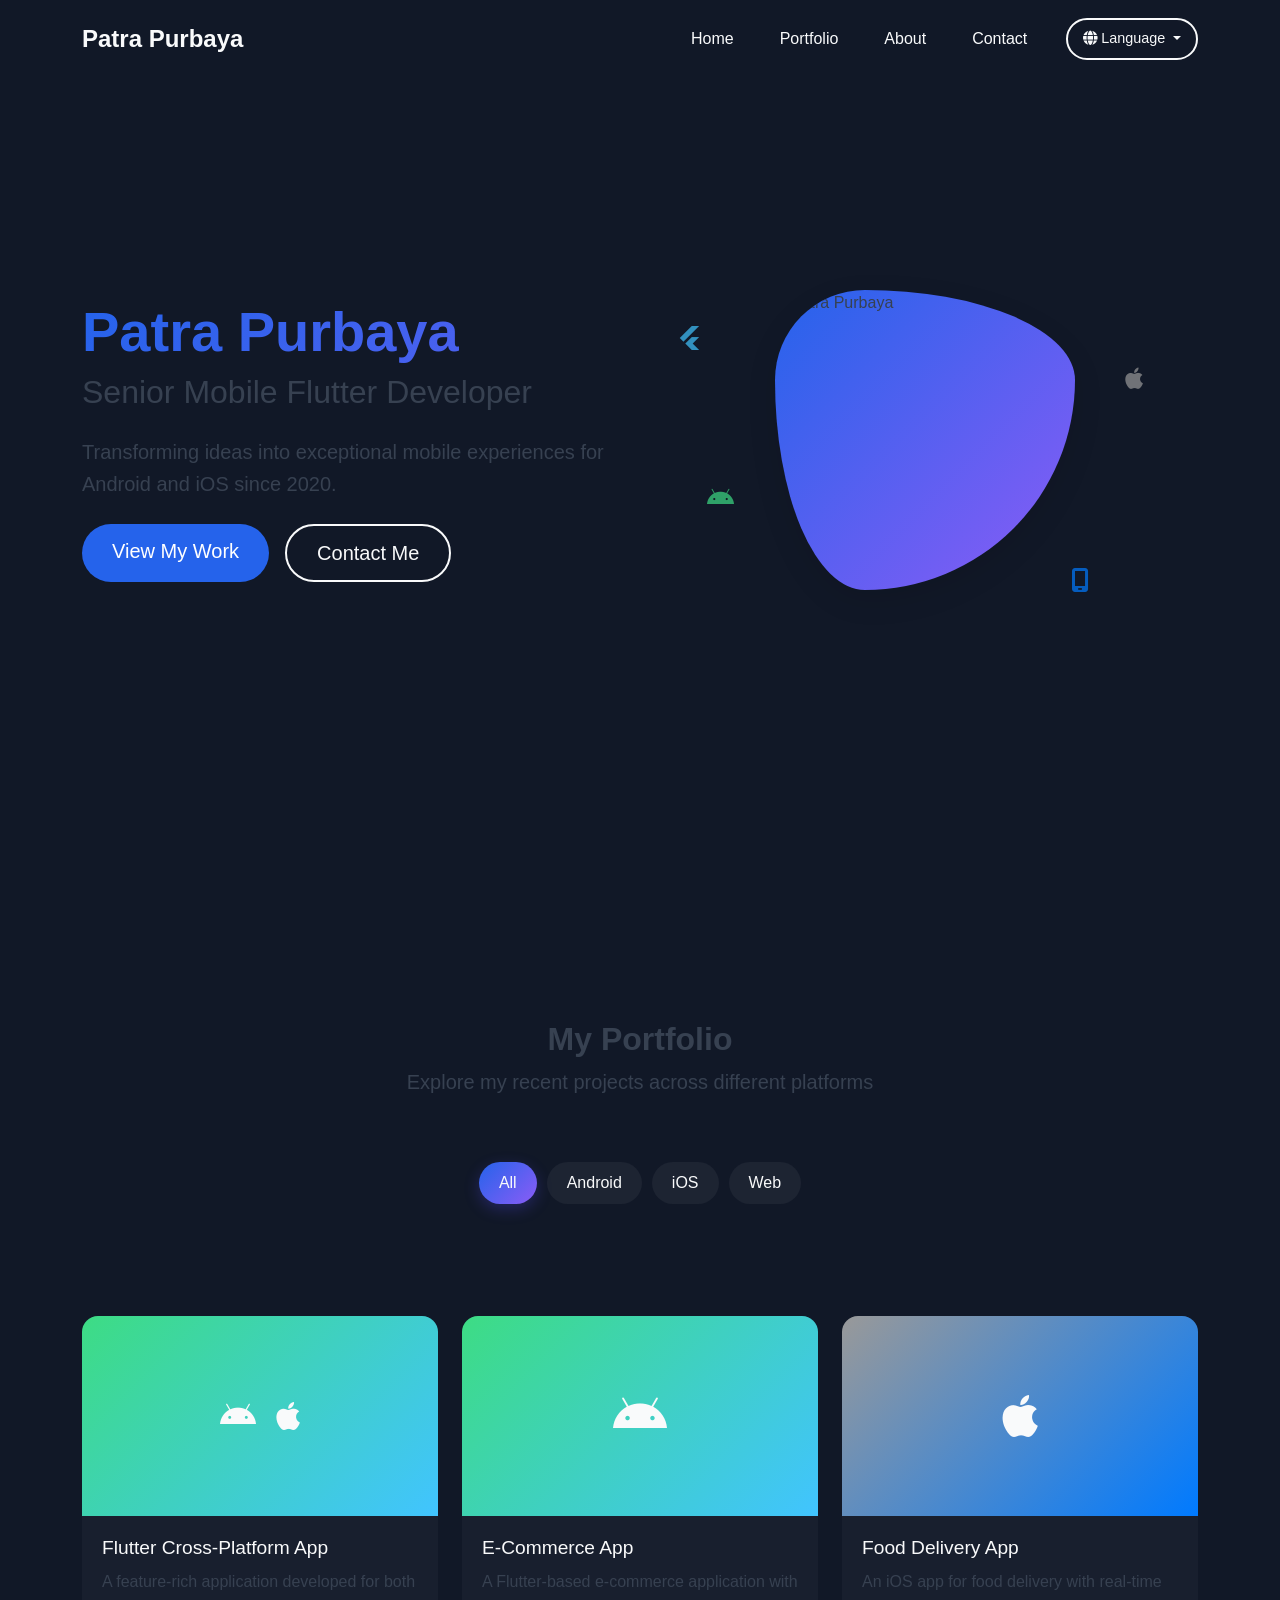
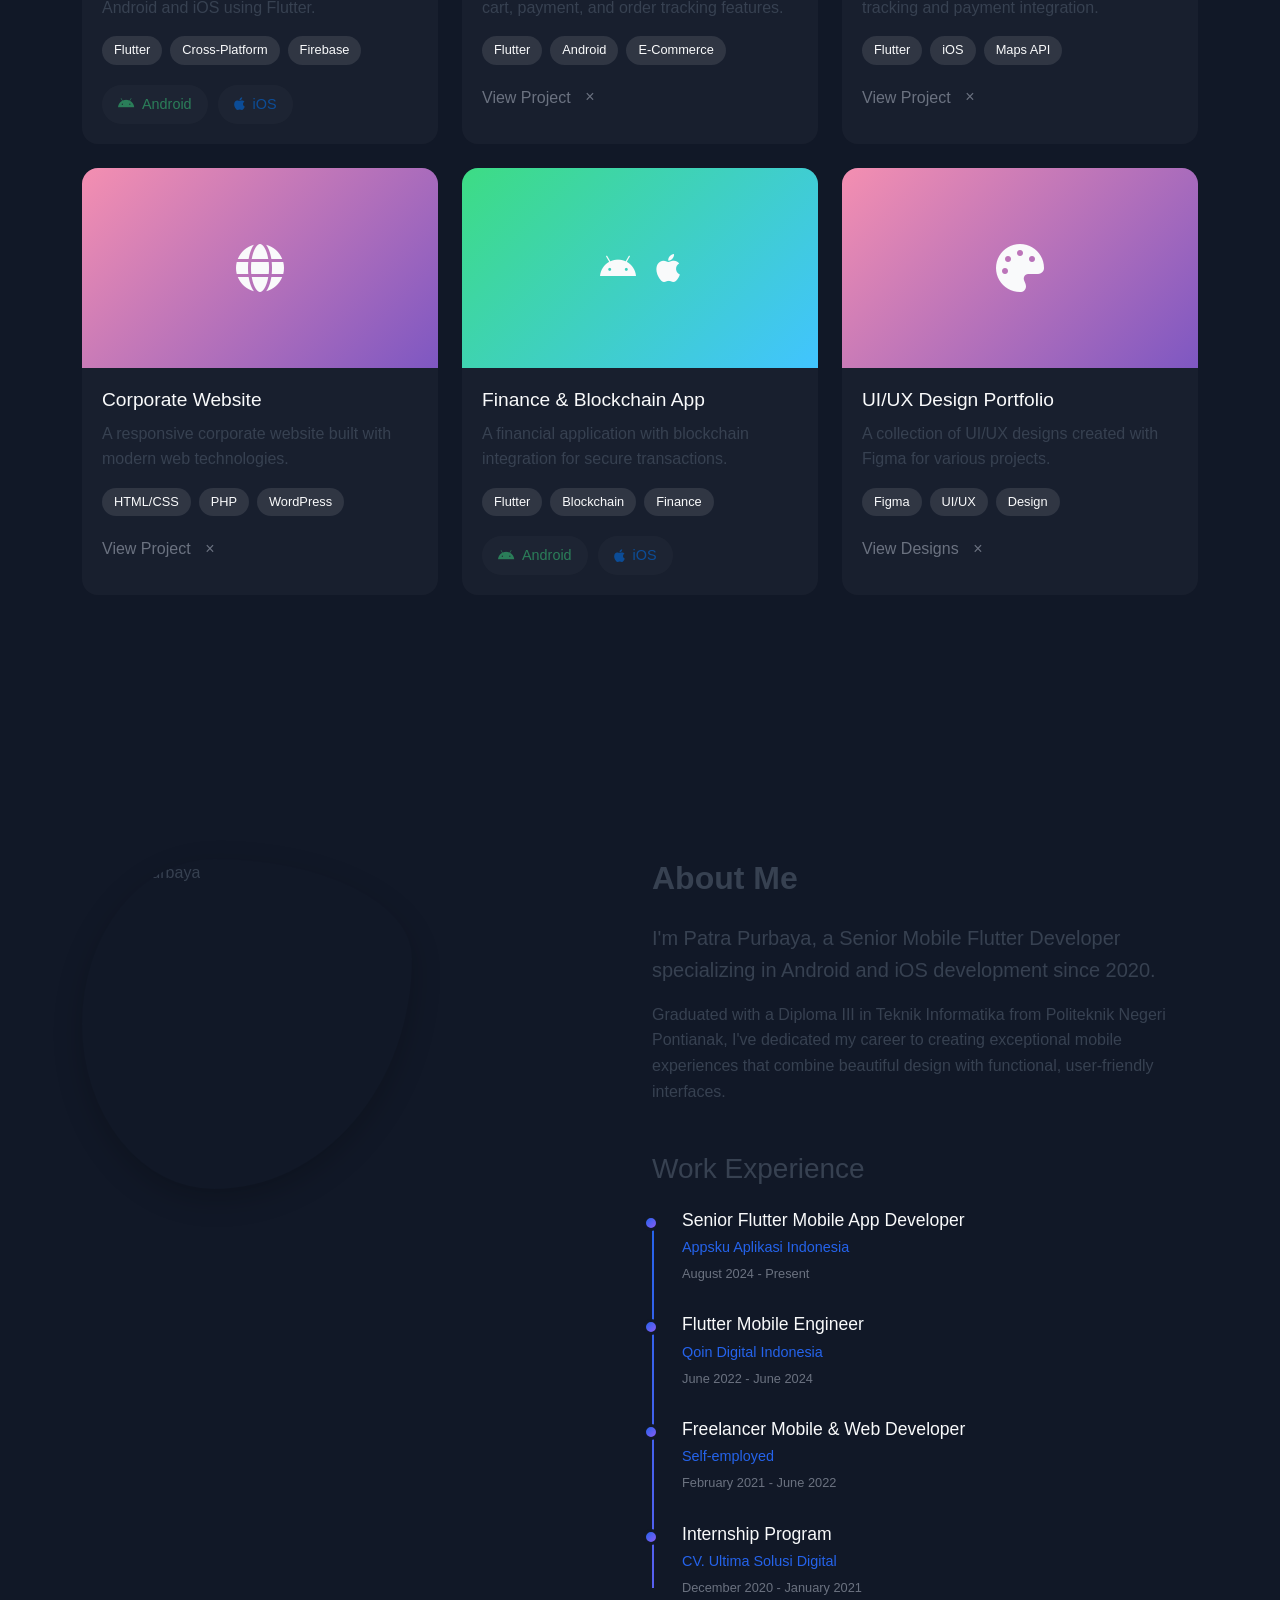
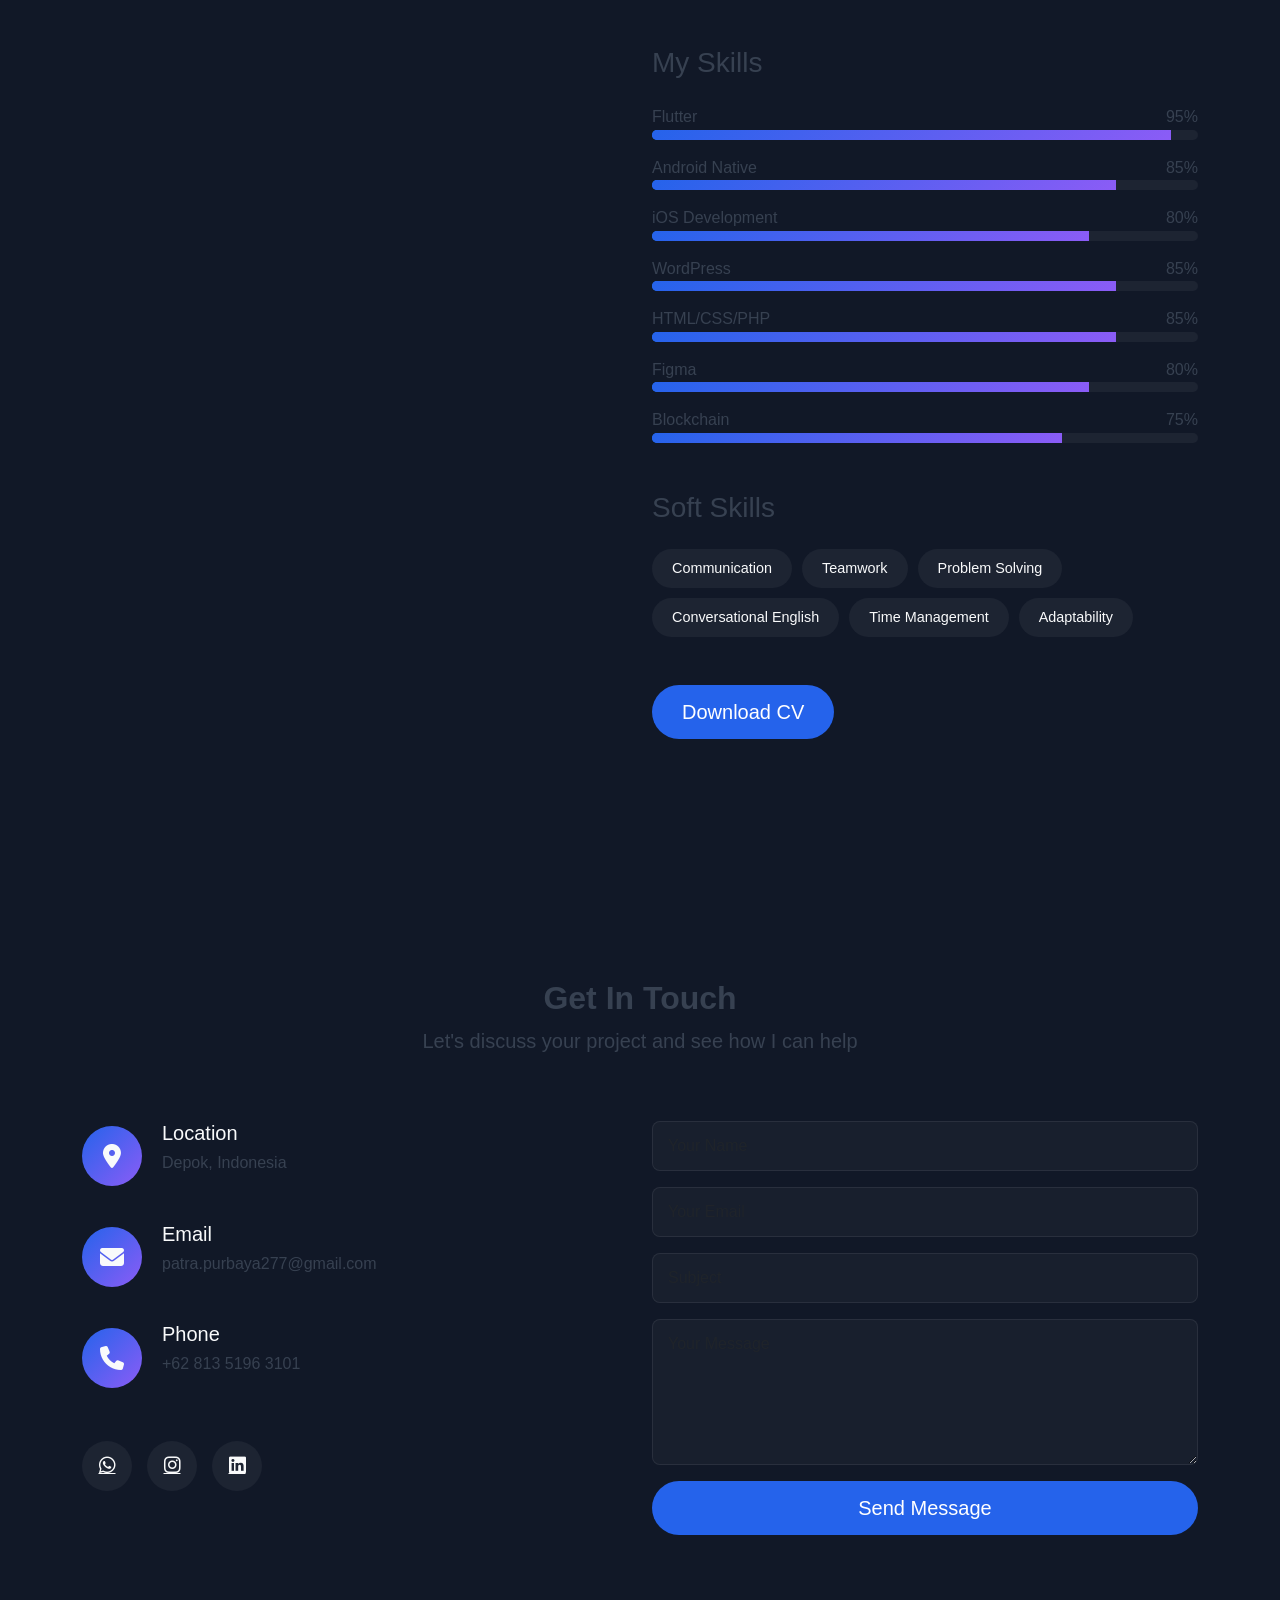
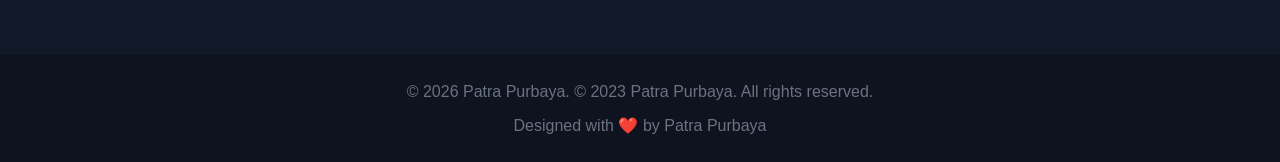
==== index.html @ 8de22a62 "Push" ====
<!DOCTYPE html>
<html lang="en">

<head>
    <meta charset="UTF-8">
    <meta name="viewport" content="width=device-width, initial-scale=1.0">
    <title>Patra Purbaya | Senior Mobile Flutter Developer</title>
    <link href="https://cdn.jsdelivr.net/npm/bootstrap@5.3.0/dist/css/bootstrap.min.css" rel="stylesheet">
    <link rel="stylesheet" href="https://cdnjs.cloudflare.com/ajax/libs/font-awesome/6.4.0/css/all.min.css">
    <link rel="stylesheet" href="https://cdnjs.cloudflare.com/ajax/libs/aos/2.3.4/aos.css">
    <link rel="stylesheet" href="style.css">
</head>

<body>
    <!-- Navigation -->
    <nav class="navbar navbar-expand-lg navbar-dark fixed-top">
        <div class="container">
            <a class="navbar-brand" href="#home" data-i18n="navbar.brand">Patra Purbaya</a>
            <button class="navbar-toggler" type="button" data-bs-toggle="collapse" data-bs-target="#navbarNav">
                <span class="navbar-toggler-icon"></span>
            </button>
            <div class="collapse navbar-collapse" id="navbarNav">
                <ul class="navbar-nav ms-auto">
                    <!-- Navigation links will be loaded dynamically -->
                </ul>
                <div class="language-selector dropdown ms-3">
                    <button class="btn btn-outline-light dropdown-toggle" type="button" id="languageDropdown" data-bs-toggle="dropdown" aria-expanded="false">
                        <i class="fas fa-globe"></i> <span data-i18n="languageSelector.label">Language</span>
                    </button>
                    <ul class="dropdown-menu dropdown-menu-end" aria-labelledby="languageDropdown" id="languageOptions">
                        <!-- Language options will be loaded dynamically -->
                    </ul>
                </div>
            </div>
        </div>
    </nav>

    <!-- Home Section -->
    <section id="home" class="section-padding">
        <div class="container">
            <div class="row align-items-center">
                <div class="col-lg-6" data-aos="fade-right" data-aos-duration="1000">
                    <h1 class="display-4 fw-bold text-gradient" data-i18n="home.name">Patra Purbaya</h1>
                    <h2 class="mb-4" data-i18n="home.title">Senior Mobile Flutter Developer</h2>
                    <p class="lead mb-4" data-i18n="home.tagline">Transforming ideas into exceptional mobile experiences for Android and iOS since 2020.</p>
                    <div class="d-flex gap-3">
                        <a href="#portfolio" class="btn btn-primary btn-lg" data-i18n="home.buttons.portfolio">View My Work</a>
                        <a href="#contact" class="btn btn-outline-light btn-lg" data-i18n="home.buttons.contact">Contact Me</a>
                    </div>
                </div>
                <div class="col-lg-6" data-aos="fade-left" data-aos-duration="1000" data-aos-delay="200">
                    <div class="hero-image-container">
                        <div class="hero-image">
                            <img src="images/profile_photo.jpg" alt="Patra Purbaya" class="profile-image">
                        </div>
                        <div class="floating-icons">
                            <div class="floating-icon" style="--delay: 0s;"><i class="fab fa-flutter"></i></div>
                            <div class="floating-icon" style="--delay: 2s;"><i class="fab fa-android"></i></div>
                            <div class="floating-icon" style="--delay: 4s;"><i class="fab fa-apple"></i></div>
                            <div class="floating-icon" style="--delay: 6s;"><i class="fa-solid fa-mobile-screen"></i></div>
                        </div>
                    </div>
                </div>
            </div>
        </div>
    </section>

    <!-- Portfolio Section -->
    <section id="portfolio" class="section-padding">
        <div class="container">
            <div class="row text-center mb-5">
                <div class="col-12" data-aos="fade-up">
                    <h2 class="fw-bold" data-i18n="portfolio.title">My Portfolio</h2>
                    <p class="lead" data-i18n="portfolio.subtitle">Explore my recent projects across different platforms</p>
                </div>
            </div>

            <div class="row mb-5">
                <div class="col-12 mb-4" data-aos="fade-up">
                    <div class="platform-filter" id="portfolio-filters">
                        <!-- Portfolio filters will be loaded dynamically -->
                    </div>
                </div>
            </div>

            <div class="row portfolio-container" id="portfolio-items">
                <!-- Portfolio items will be loaded dynamically -->
            </div>
        </div>
    </section>

    <!-- About Section -->
    <section id="about" class="section-padding">
        <div class="container">
            <div class="row">
                <div class="col-lg-6" data-aos="fade-right" data-aos-duration="1000">
                    <div class="about-image">
                        <div class="about-shape"></div>
                        <div class="about-placeholder">
                            <img src="images/profile_photo.jpg" alt="Patra Purbaya" class="profile-image">
                        </div>
                    </div>
                </div>
                <div class="col-lg-6" data-aos="fade-left" data-aos-duration="1000" data-aos-delay="200">
                    <h2 class="fw-bold mb-4" data-i18n="about.title">About Me</h2>
                    <p class="lead" data-i18n="about.intro">I'm Patra Purbaya, a Senior Mobile Flutter Developer specializing in Android and iOS development since 2020.</p>
                    <p data-i18n="about.description">Graduated with a Diploma III in Teknik Informatika from Politeknik Negeri Pontianak, I've dedicated my career to creating exceptional mobile experiences that combine beautiful design with functional, user-friendly interfaces.</p>

                    <div class="work-experience-section mt-5">
                        <h3 class="mb-4" data-i18n="about.workExperience.title">Work Experience</h3>
                        <div class="timeline" id="work-experience">
                            <!-- Work experience items will be loaded dynamically -->
                        </div>
                    </div>

                    <div class="skills-section mt-5">
                        <h3 class="mb-4" data-i18n="about.technicalSkills.title">My Skills</h3>
                        <div id="technical-skills">
                            <!-- Technical skills will be loaded dynamically -->
                        </div>
                    </div>

                    <div class="soft-skills-section mt-5">
                        <h3 class="mb-4" data-i18n="about.softSkills.title">Soft Skills</h3>
                        <div class="soft-skills-container" id="soft-skills">
                            <!-- Soft skills will be loaded dynamically -->
                        </div>
                    </div>

                    <div class="download-cv mt-5">
                        <a href="#" id="cv-link" class="btn btn-primary btn-lg" data-i18n="about.cvButton">Download CV</a>
                    </div>
                </div>
            </div>
        </div>
    </section>

    <!-- Contact Section -->
    <section id="contact" class="section-padding">
        <div class="container">
            <div class="row text-center mb-5">
                <div class="col-12" data-aos="fade-up">
                    <h2 class="fw-bold" data-i18n="contact.title">Get In Touch</h2>
                    <p class="lead" data-i18n="contact.subtitle">Let's discuss your project and see how I can help</p>
                </div>
            </div>

            <div class="row">
                <div class="col-md-6 mb-4 mb-md-0" data-aos="fade-up" data-aos-delay="100">
                    <div class="contact-info">
                        <div class="contact-item">
                            <div class="icon-box">
                                <i class="fas fa-map-marker-alt"></i>
                            </div>
                            <div>
                                <h5 data-i18n="contact.info.location.title">Location</h5>
                                <p data-i18n="contact.info.location.value">Depok, Indonesia</p>
                            </div>
                        </div>
                        <div class="contact-item">
                            <div class="icon-box">
                                <i class="fas fa-envelope"></i>
                            </div>
                            <div>
                                <h5 data-i18n="contact.info.email.title">Email</h5>
                                <p data-i18n="contact.info.email.value">patra.purbaya277@gmail.com</p>
                            </div>
                        </div>
                        <div class="contact-item">
                            <div class="icon-box">
                                <i class="fas fa-phone"></i>
                            </div>
                            <div>
                                <h5 data-i18n="contact.info.phone.title">Phone</h5>
                                <p data-i18n="contact.info.phone.value">+62 813 5196 3101</p>
                            </div>
                        </div>
                    </div>

                    <div class="social-links mt-5" id="social-links">
                        <!-- Social links will be loaded dynamically -->
                    </div>
                </div>

                <div class="col-md-6" data-aos="fade-up" data-aos-delay="200">
                    <div class="contact-form">
                        <form id="contactForm">
                            <div class="mb-3">
                                <input type="text" class="form-control" id="name" placeholder="Your Name" required>
                            </div>
                            <div class="mb-3">
                                <input type="email" class="form-control" id="email" placeholder="Your Email" required>
                            </div>
                            <div class="mb-3">
                                <input type="text" class="form-control" id="subject" placeholder="Subject" required>
                            </div>
                            <div class="mb-3">
                                <textarea class="form-control" id="message" rows="5" placeholder="Your Message" required></textarea>
                            </div>
                            <button type="submit" class="btn btn-primary btn-lg w-100" data-i18n="contact.form.submitButton">Send Message</button>
                        </form>
                    </div>
                </div>
            </div>
        </div>
    </section>

    <!-- Footer -->
    <footer class="py-4">
        <div class="container">
            <div class="row">
                <div class="col-12 text-center">
                    <p class="mb-0">&copy; <span id="current-year"></span> Patra Purbaya. <span data-i18n="footer.copyright">All rights reserved.</span></p>
                    <p class="mt-2 mb-0"><span data-i18n="footer.credits">Designed with ❤️ by Patra Purbaya</span></p>
                </div>
            </div>
        </div>
    </footer>

    <!-- Scripts -->
    <script src="https://cdn.jsdelivr.net/npm/bootstrap@5.3.0/dist/js/bootstrap.bundle.min.js"></script>
    <script src="https://cdnjs.cloudflare.com/ajax/libs/aos/2.3.4/aos.js"></script>
    <script src="script.js"></script>
</body>

</html>
---- style.css ----
/* 
=========================
 GLOBAL STYLES
========================= 
*/
:root {
    --primary-color: #2563eb;
    --secondary-color: #4f46e5;
    --tertiary-color: #8b5cf6;
    --dark-color: #111827;
    --light-color: #f9fafb;
    --text-color: #374151;
    --gray-color: #6b7280;
    --transition: all 0.3s ease;
    --box-shadow: 0 10px 30px rgba(0, 0, 0, 0.1);
    --gradient: linear-gradient(135deg, var(--primary-color), var(--tertiary-color));
}

body {
    font-family: 'Inter', -apple-system, BlinkMacSystemFont, 'Segoe UI', Roboto, Oxygen, Ubuntu, Cantarell, 'Open Sans', 'Helvetica Neue', sans-serif;
    color: var(--text-color);
    background-color: var(--dark-color);
    line-height: 1.6;
    overflow-x: hidden;
}

.section-padding {
    padding: 120px 0;
    position: relative;
    overflow: hidden;
}

.text-gradient {
    background: var(--gradient);
    background-clip: text;
    -webkit-background-clip: text;
    -webkit-text-fill-color: transparent;
    animation: gradient-shift 5s infinite alternate;
    background-size: 200% 200%;
}

@keyframes gradient-shift {
    0% {
        background-position: 0% 50%;
    }
    50% {
        background-position: 100% 50%;
    }
    100% {
        background-position: 0% 50%;
    }
}

/* 
=========================
 NAVIGATION
========================= 
*/
.navbar {
    padding: 15px 0;
    background-color: transparent;
    transition: var(--transition);
    z-index: 1000;
}

.navbar.scrolled {
    background-color: rgba(17, 24, 39, 0.95);
    box-shadow: 0 4px 20px rgba(0, 0, 0, 0.1);
}

.navbar-brand {
    font-size: 1.5rem;
    font-weight: 700;
    color: var(--light-color) !important;
    transition: var(--transition);
    position: relative;
}

.navbar-brand:hover {
    transform: translateY(-2px);
}

.nav-link {
    color: var(--light-color) !important;
    font-weight: 500;
    margin: 0 15px;
    position: relative;
    transition: var(--transition);
}

.nav-link::after {
    content: '';
    position: absolute;
    bottom: -5px;
    left: 0;
    width: 0;
    height: 2px;
    background: var(--gradient);
    transition: var(--transition);
    transform-origin: left;
}

.nav-link:hover::after, .nav-link.active::after {
    width: 100%;
}

/* 
=========================
 HOME SECTION
========================= 
*/
#home {
    position: relative;
    min-height: 100vh;
    display: flex;
    align-items: center;
    background-color: var(--dark-color);
    padding-top: 100px;
}

.hero-image-container {
    position: relative;
    width: 100%;
    height: 400px;
    display: flex;
    justify-content: center;
    align-items: center;
}

.hero-image {
    position: relative;
    width: 300px;
    height: 300px;
    border-radius: 30% 70% 70% 30% / 30% 30% 70% 70%;
    overflow: hidden;
    background: var(--gradient);
    display: flex;
    justify-content: center;
    align-items: center;
    transition: var(--transition);
    animation: morphing 8s infinite;
    box-shadow: var(--box-shadow);
}

@keyframes morphing {
    0% {
        border-radius: 30% 70% 70% 30% / 30% 30% 70% 70%;
    }
    25% {
        border-radius: 58% 42% 75% 25% / 76% 46% 54% 24%;
    }
    50% {
        border-radius: 50% 50% 33% 67% / 55% 27% 73% 45%;
    }
    75% {
        border-radius: 33% 67% 58% 42% / 63% 68% 32% 37%;
    }
    100% {
        border-radius: 30% 70% 70% 30% / 30% 30% 70% 70%;
    }
}

.profile-image {
    width: 100%;
    height: 100%;
    object-fit: cover;
    transition: var(--transition);
}

.hero-image:hover .profile-image {
    transform: scale(1.05);
}

.floating-icons {
    position: absolute;
    width: 100%;
    height: 100%;
    pointer-events: none;
}

.floating-icon {
    position: absolute;
    color: var(--light-color);
    font-size: 24px;
    opacity: 0.7;
    animation: float 6s infinite ease-in-out;
    animation-delay: var(--delay);
}

.floating-icon:nth-child(1) {
    top: 20%;
    left: 5%;
    color: #41c4ff;
}

.floating-icon:nth-child(2) {
    top: 60%;
    left: 10%;
    color: #3ddc84;
}

.floating-icon:nth-child(3) {
    top: 30%;
    right: 10%;
    color: #999;
}

.floating-icon:nth-child(4) {
    bottom: 10%;
    right: 20%;
    color: #007aff;
}

@keyframes float {
    0%, 100% {
        transform: translateY(0) rotate(0deg);
    }
    25% {
        transform: translateY(-15px) rotate(5deg);
    }
    50% {
        transform: translateY(0) rotate(0deg);
    }
    75% {
        transform: translateY(15px) rotate(-5deg);
    }
}

.btn-primary {
    background: var(--primary-color);
    border: none;
    padding: 12px 30px;
    font-weight: 500;
    border-radius: 50px;
    position: relative;
    overflow: hidden;
    z-index: 1;
    transition: var(--transition);
}

.btn-primary::before {
    content: '';
    position: absolute;
    top: 0;
    left: 0;
    width: 0;
    height: 100%;
    background: var(--tertiary-color);
    z-index: -1;
    transition: var(--transition);
    border-radius: 50px;
}

.btn-primary:hover::before {
    width: 100%;
}

.btn-primary:hover {
    box-shadow: 0 10px 20px rgba(79, 70, 229, 0.3);
    transform: translateY(-3px);
}

.btn-outline-light {
    border: 2px solid var(--light-color);
    padding: 12px 30px;
    font-weight: 500;
    border-radius: 50px;
    transition: var(--transition);
}

.btn-outline-light:hover {
    background-color: var(--light-color);
    color: var(--dark-color) !important;
    transform: translateY(-3px);
    box-shadow: 0 10px 20px rgba(255, 255, 255, 0.2);
}

/* 
=========================
 PORTFOLIO SECTION
========================= 
*/
.platform-filter {
    display: flex;
    justify-content: center;
    flex-wrap: wrap;
    gap: 10px;
    margin-bottom: 40px;
}

.filter-btn {
    padding: 8px 20px;
    background-color: rgba(255, 255, 255, 0.05);
    border: none;
    border-radius: 50px;
    color: var(--light-color);
    font-weight: 500;
    cursor: pointer;
    transition: var(--transition);
}

.filter-btn:hover, .filter-btn.active {
    background: var(--gradient);
    box-shadow: 0 5px 15px rgba(79, 70, 229, 0.3);
}

.portfolio-card {
    background-color: rgba(255, 255, 255, 0.03);
    border-radius: 16px;
    overflow: hidden;
    height: 100%;
    position: relative;
    z-index: 1;
    transition: var(--transition);
}

.portfolio-card:hover {
    transform: translateY(-10px);
    box-shadow: var(--box-shadow);
}

.portfolio-image {
    width: 100%;
    height: 200px;
}

.placeholder-image {
    width: 100%;
    height: 100%;
    display: flex;
    justify-content: center;
    align-items: center;
    color: var(--light-color);
}

.bg-primary-gradient {
    background: linear-gradient(135deg, #3ddc84, #41c4ff);
}

.bg-secondary-gradient {
    background: linear-gradient(135deg, #999, #007aff);
}

.bg-tertiary-gradient {
    background: linear-gradient(135deg, #f48fb1, #7e57c2);
}

.portfolio-content {
    padding: 20px;
}

.portfolio-content h4 {
    font-size: 1.2rem;
    margin-bottom: 10px;
    color: var(--light-color);
}

.portfolio-tags {
    display: flex;
    flex-wrap: wrap;
    gap: 8px;
    margin-bottom: 20px;
}

.portfolio-tags span {
    background-color: rgba(255, 255, 255, 0.1);
    padding: 4px 12px;
    border-radius: 50px;
    font-size: 0.8rem;
    color: var(--light-color);
}

.portfolio-link {
    display: inline-block;
    color: var(--primary-color);
    font-weight: 500;
    text-decoration: none;
    position: relative;
    padding-right: 24px;
}

.portfolio-link::after {
    content: '→';
    position: absolute;
    right: 0;
    top: 50%;
    transform: translateY(-50%);
    transition: var(--transition);
}

.portfolio-link:hover::after {
    right: -5px;
}

.portfolio-link[data-link=""] {
    color: var(--gray-color);
    cursor: not-allowed;
}

.portfolio-link[data-link=""]::after {
    content: '×';
}

/* Platform Icons */
.platform-icons {
    display: flex;
    gap: 20px;
    font-size: 2rem;
}

/* Platform Links */
.platform-links {
    display: flex;
    flex-wrap: wrap;
    gap: 10px;
}

.platform-link {
    display: inline-flex;
    align-items: center;
    gap: 8px;
    padding: 8px 16px;
    background-color: rgba(255, 255, 255, 0.05);
    border-radius: 50px;
    color: var(--light-color);
    text-decoration: none;
    font-size: 0.9rem;
    transition: var(--transition);
}

.platform-link.android {
    color: #3ddc84;
}

.platform-link.ios {
    color: #007aff;
}

.platform-link:hover {
    background-color: rgba(255, 255, 255, 0.1);
}

.platform-link[data-link=""] {
    cursor: not-allowed;
    opacity: 0.5;
}

.shake {
    animation: shake 0.5s cubic-bezier(.36,.07,.19,.97) both;
}

@keyframes shake {
    10%, 90% {
        transform: translateX(-1px);
    }
    20%, 80% {
        transform: translateX(2px);
    }
    30%, 50%, 70% {
        transform: translateX(-4px);
    }
    40%, 60% {
        transform: translateX(4px);
    }
}

/* 
=========================
 ABOUT SECTION
========================= 
*/
.about-image-container {
    position: relative;
    width: 100%;
    height: 400px;
    display: flex;
    justify-content: center;
    align-items: center;
}

.about-blob-shape {
    position: absolute;
    width: 360px;
    height: 360px;
    background: linear-gradient(135deg, #4169E1, #7B68EE);
    border-radius: 70% 30% 50% 50% / 40% 60% 40% 60%;
    transform: rotate(-5deg);
    animation: about-morphing 10s ease-in-out infinite alternate;
    z-index: 1;
}

.about-image {
    position: relative;
    width: 330px;
    height: 330px;
    border-radius: 40% 60% 60% 40% / 50% 30% 70% 50%;
    overflow: hidden;
    z-index: 2;
    box-shadow: 0 10px 30px rgba(0, 0, 0, 0.2);
}

.about-image img {
    width: 100%;
    height: 100%;
    object-fit: cover;
    transition: transform 0.5s ease;
}

.about-image:hover img {
    transform: scale(1.05);
}

@keyframes about-morphing {
    0% {
        border-radius: 70% 30% 50% 50% / 40% 60% 40% 60%;
    }
    25% {
        border-radius: 50% 50% 30% 70% / 60% 40% 60% 40%;
    }
    50% {
        border-radius: 30% 70% 70% 30% / 50% 30% 70% 50%;
    }
    75% {
        border-radius: 50% 50% 60% 40% / 30% 60% 40% 70%;
    }
    100% {
        border-radius: 70% 30% 50% 50% / 40% 60% 40% 60%;
    }
}

.skill-item {
    margin-bottom: 15px;
}

.progress {
    height: 10px;
    background-color: rgba(255, 255, 255, 0.05);
    border-radius: 5px;
    overflow: hidden;
}

.progress-bar {
    background: var(--gradient);
    transition: width 1s ease;
}

/* Work Experience Timeline */
.timeline {
    position: relative;
    padding-left: 30px;
}

.timeline::before {
    content: '';
    position: absolute;
    left: 0;
    top: 10px;
    bottom: 10px;
    width: 2px;
    background: var(--gradient);
    background-size: 200% 200%;
    animation: gradient-shift 5s infinite alternate;
}

.timeline-item {
    position: relative;
    margin-bottom: 30px;
}

.timeline-dot {
    position: absolute;
    left: -39px;
    top: 5px;
    width: 16px;
    height: 16px;
    border-radius: 50%;
    background: var(--gradient);
    border: 3px solid var(--dark-color);
}

.timeline-content h5 {
    font-size: 1.1rem;
    margin-bottom: 5px;
    color: var(--light-color);
}

.timeline-content .company {
    font-size: 0.9rem;
    color: var(--primary-color);
    margin-bottom: 5px;
}

.timeline-content .period {
    font-size: 0.8rem;
    color: var(--gray-color);
}

/* Soft Skills */
.soft-skills-container {
    display: flex;
    flex-wrap: wrap;
    gap: 10px;
}

.soft-skill-tag {
    display: inline-block;
    padding: 8px 20px;
    background-color: rgba(255, 255, 255, 0.05);
    border-radius: 50px;
    font-size: 0.9rem;
    color: var(--light-color);
    transition: var(--transition);
}

.soft-skill-tag:hover {
    background: var(--gradient);
    transform: translateY(-3px);
    box-shadow: 0 5px 15px rgba(79, 70, 229, 0.3);
}

/* 
=========================
 CONTACT SECTION
========================= 
*/
.contact-info {
    margin-bottom: 40px;
}

.contact-item {
    display: flex;
    margin-bottom: 30px;
    align-items: center;
}

.icon-box {
    width: 60px;
    height: 60px;
    border-radius: 50%;
    background: var(--gradient);
    display: flex;
    justify-content: center;
    align-items: center;
    margin-right: 20px;
    color: var(--light-color);
    font-size: 1.5rem;
}

.contact-item h5 {
    color: var(--light-color);
    margin-bottom: 5px;
}

.social-links {
    display: flex;
    gap: 15px;
}

.social-icon {
    width: 50px;
    height: 50px;
    display: flex;
    justify-content: center;
    align-items: center;
    background-color: rgba(255, 255, 255, 0.05);
    border-radius: 50%;
    color: var(--light-color);
    font-size: 1.2rem;
    transition: var(--transition);
}

.social-icon:hover {
    background: var(--gradient);
    transform: translateY(-5px);
}

.form-control {
    background-color: rgba(255, 255, 255, 0.03);
    border: 1px solid rgba(255, 255, 255, 0.1);
    color: var(--light-color);
    padding: 12px 15px;
    border-radius: 8px;
    transition: var(--transition);
}

.form-control:focus {
    background-color: rgba(255, 255, 255, 0.05);
    border-color: var(--primary-color);
    box-shadow: none;
    outline: none;
}

/* 
=========================
 FOOTER
========================= 
*/
footer {
    background-color: rgba(0, 0, 0, 0.2);
    color: var(--gray-color);
    text-align: center;
    padding: 20px 0;
}

/* 
=========================
 ANIMATIONS AND EFFECTS
========================= 
*/
@keyframes fadeInUp {
    from {
        opacity: 0;
        transform: translateY(20px);
    }
    to {
        opacity: 1;
        transform: translateY(0);
    }
}

.portfolio-card::before {
    content: '';
    position: absolute;
    top: 0;
    left: 0;
    width: 100%;
    height: 100%;
    background: var(--gradient);
    opacity: 0;
    z-index: -1;
    transition: var(--transition);
}

.portfolio-card:hover::before {
    opacity: 0.05;
}

/* Cursor Effect */
.cursor-dot {
    position: fixed;
    width: 8px;
    height: 8px;
    background-color: var(--primary-color);
    border-radius: 50%;
    pointer-events: none;
    z-index: 9999;
    transform: translate(-50%, -50%);
    transition: transform 0.1s ease;
}

.cursor-outline {
    position: fixed;
    width: 40px;
    height: 40px;
    border: 2px solid var(--primary-color);
    border-radius: 50%;
    pointer-events: none;
    z-index: 9998;
    transform: translate(-50%, -50%);
    transition: all 0.2s ease;
}

/* Particle Background Effect */
.particles-container {
    position: fixed;
    top: 0;
    left: 0;
    width: 100%;
    height: 100%;
    pointer-events: none;
    z-index: -1;
    overflow: hidden;
}

.particle {
    position: absolute;
    background-color: rgba(255, 255, 255, 0.1);
    border-radius: 50%;
    animation: particles-move var(--duration) linear infinite;
    animation-delay: var(--delay);
}

@keyframes particles-move {
    0% {
        transform: translateY(0) rotate(0deg);
    }
    100% {
        transform: translateY(-100vh) rotate(360deg);
    }
}

/* Responsive styles */
@media (max-width: 991.98px) {
    #home {
        padding-top: 150px;
    }
    
    .hero-image-container {
        margin-top: 50px;
    }
    
    .about-image-container {
        height: 350px;
        margin-bottom: 30px;
    }
    
    .about-blob-shape {
        width: 320px;
        height: 320px;
    }
    
    .about-image {
        width: 290px;
        height: 290px;
    }
    
    .contact-item {
        flex-direction: column;
        text-align: center;
    }
}

@media (max-width: 767.98px) {
    .section-padding {
        padding: 80px 0;
    }
    
    .platform-filter {
        flex-direction: column;
        align-items: center;
    }
    
    .filter-btn {
        width: 100%;
        margin-bottom: 10px;
    }
    
    .about-image-container {
        height: 300px;
    }
    
    .about-blob-shape {
        width: 280px;
        height: 280px;
    }
    
    .about-image {
        width: 250px;
        height: 250px;
    }
}

/* Preloader Animation */
.preloader {
    position: fixed;
    top: 0;
    left: 0;
    width: 100%;
    height: 100%;
    background-color: var(--dark-color);
    display: flex;
    justify-content: center;
    align-items: center;
    z-index: 9999;
    transition: opacity 0.5s ease;
}

.spinner {
    width: 40px;
    height: 40px;
    position: relative;
}

.double-bounce1, .double-bounce2 {
    width: 100%;
    height: 100%;
    border-radius: 50%;
    background-color: var(--primary-color);
    opacity: 0.6;
    position: absolute;
    top: 0;
    left: 0;
    animation: bounce 2s infinite ease-in-out;
}

.double-bounce2 {
    animation-delay: -1s;
}

@keyframes bounce {
    0%, 100% { transform: scale(0); }
    50% { transform: scale(1); }
}

/* Language Selector */
.language-selector .btn {
    font-size: 0.9rem;
    padding: 8px 15px;
    border-radius: 50px;
}

.language-selector .dropdown-menu {
    background-color: rgba(17, 24, 39, 0.95);
    border: 1px solid rgba(255, 255, 255, 0.1);
    border-radius: 12px;
    padding: 10px;
    min-width: auto;
}

.language-selector .dropdown-item {
    color: var(--light-color);
    padding: 8px 15px;
    border-radius: 8px;
}

.language-selector .dropdown-item:hover {
    background-color: rgba(255, 255, 255, 0.05);
}

.language-selector .dropdown-item.active {
    background-color: var(--primary-color);
    font-weight: 500;
}

/* Loading Indicator */
.loading-overlay {
    position: fixed;
    top: 0;
    left: 0;
    width: 100%;
    height: 100%;
    background-color: rgba(17, 24, 39, 0.9);
    display: flex;
    justify-content: center;
    align-items: center;
    z-index: 9999;
    opacity: 0;
    visibility: hidden;
    transition: all 0.3s ease;
}

.loading-overlay.active {
    opacity: 1;
    visibility: visible;
}

.loading-spinner {
    width: 50px;
    height: 50px;
    border: 3px solid rgba(255, 255, 255, 0.1);
    border-top-color: var(--primary-color);
    border-radius: 50%;
    animation: spin 1s linear infinite;
}

@keyframes spin {
    to { transform: rotate(360deg); }
}

/* SVG Alternative for More Custom Shape */
.about-image-container {
    position: relative;
    width: 100%;
    height: 400px;
    display: flex;
    justify-content: center;
    align-items: center;
}

/* SVG definitions */
.about-blob-shape {
    position: absolute;
    width: 360px;
    height: 360px;
    background: linear-gradient(135deg, #4169E1, #7B68EE);
    border-radius: 70% 30% 50% 50% / 40% 60% 40% 60%;
    transform: rotate(-5deg);
    animation: about-morphing 10s ease-in-out infinite alternate;
    z-index: 1;
}

/* Image with clip path applied */
.about-image {
    position: relative;
    width: 330px;
    height: 330px;
    border-radius: 40% 60% 60% 40% / 50% 30% 70% 50%;
    overflow: hidden;
    z-index: 2;
    box-shadow: 0 10px 30px rgba(0, 0, 0, 0.2);
}

/* The profile image itself */
.about-image img {
    width: 100%;
    height: 100%;
    object-fit: cover;
    transition: transform 0.5s ease;
}

.about-image:hover img {
    transform: scale(1.05);
}

/* Animation to morph the background shape */
@keyframes about-morphing {
    0% {
        border-radius: 70% 30% 50% 50% / 40% 60% 40% 60%;
    }
    25% {
        border-radius: 50% 50% 30% 70% / 60% 40% 60% 40%;
    }
    50% {
        border-radius: 30% 70% 70% 30% / 50% 30% 70% 50%;
    }
    75% {
        border-radius: 50% 50% 60% 40% / 30% 60% 40% 70%;
    }
    100% {
        border-radius: 70% 30% 50% 50% / 40% 60% 40% 60%;
    }
}

/* Responsive adjustments */
@media (max-width: 991.98px) {
    .about-image-container {
        height: 350px;
        margin-bottom: 30px;
    }
    
    .about-blob-shape {
        width: 320px;
        height: 320px;
    }
    
    .about-image {
        width: 290px;
        height: 290px;
    }
}

@media (max-width: 767.98px) {
    .about-image-container {
        height: 300px;
    }
    
    .about-blob-shape {
        width: 280px;
        height: 280px;
    }
    
    .about-image {
        width: 250px;
        height: 250px;
    }
}
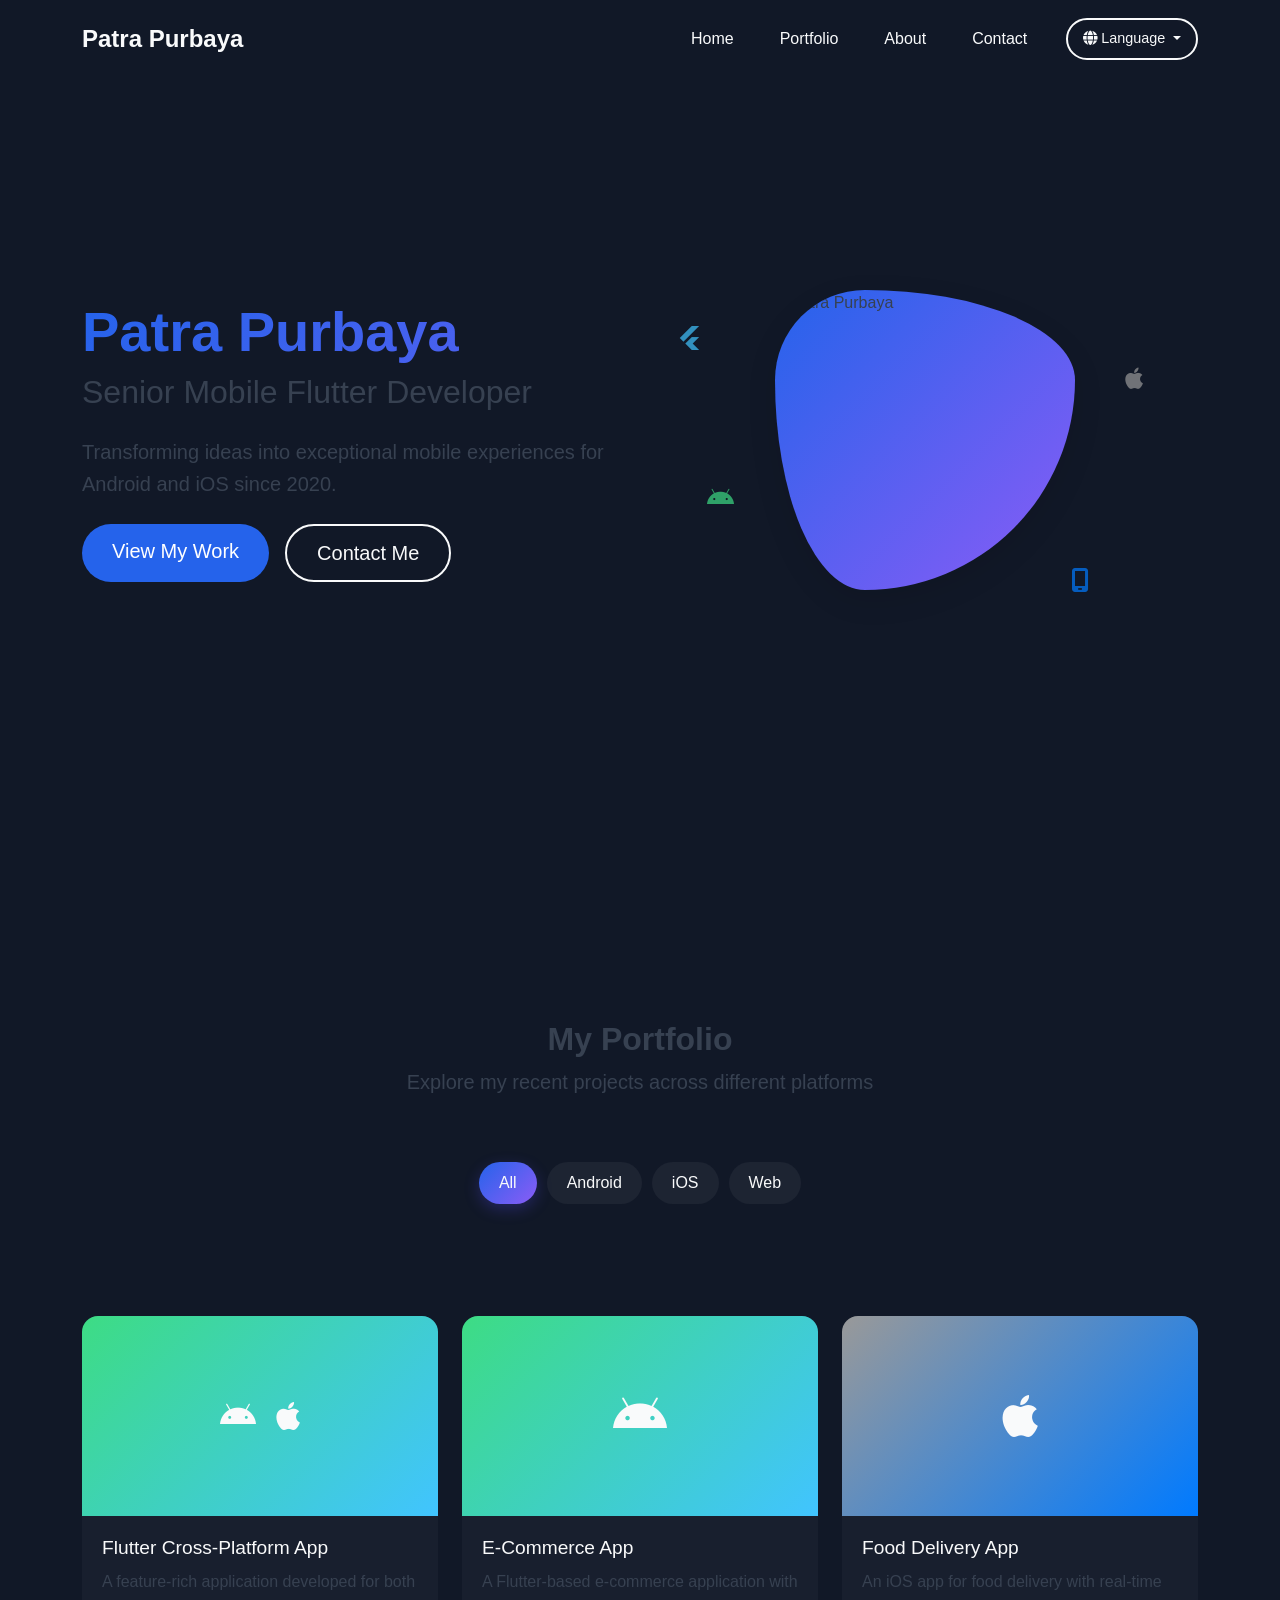
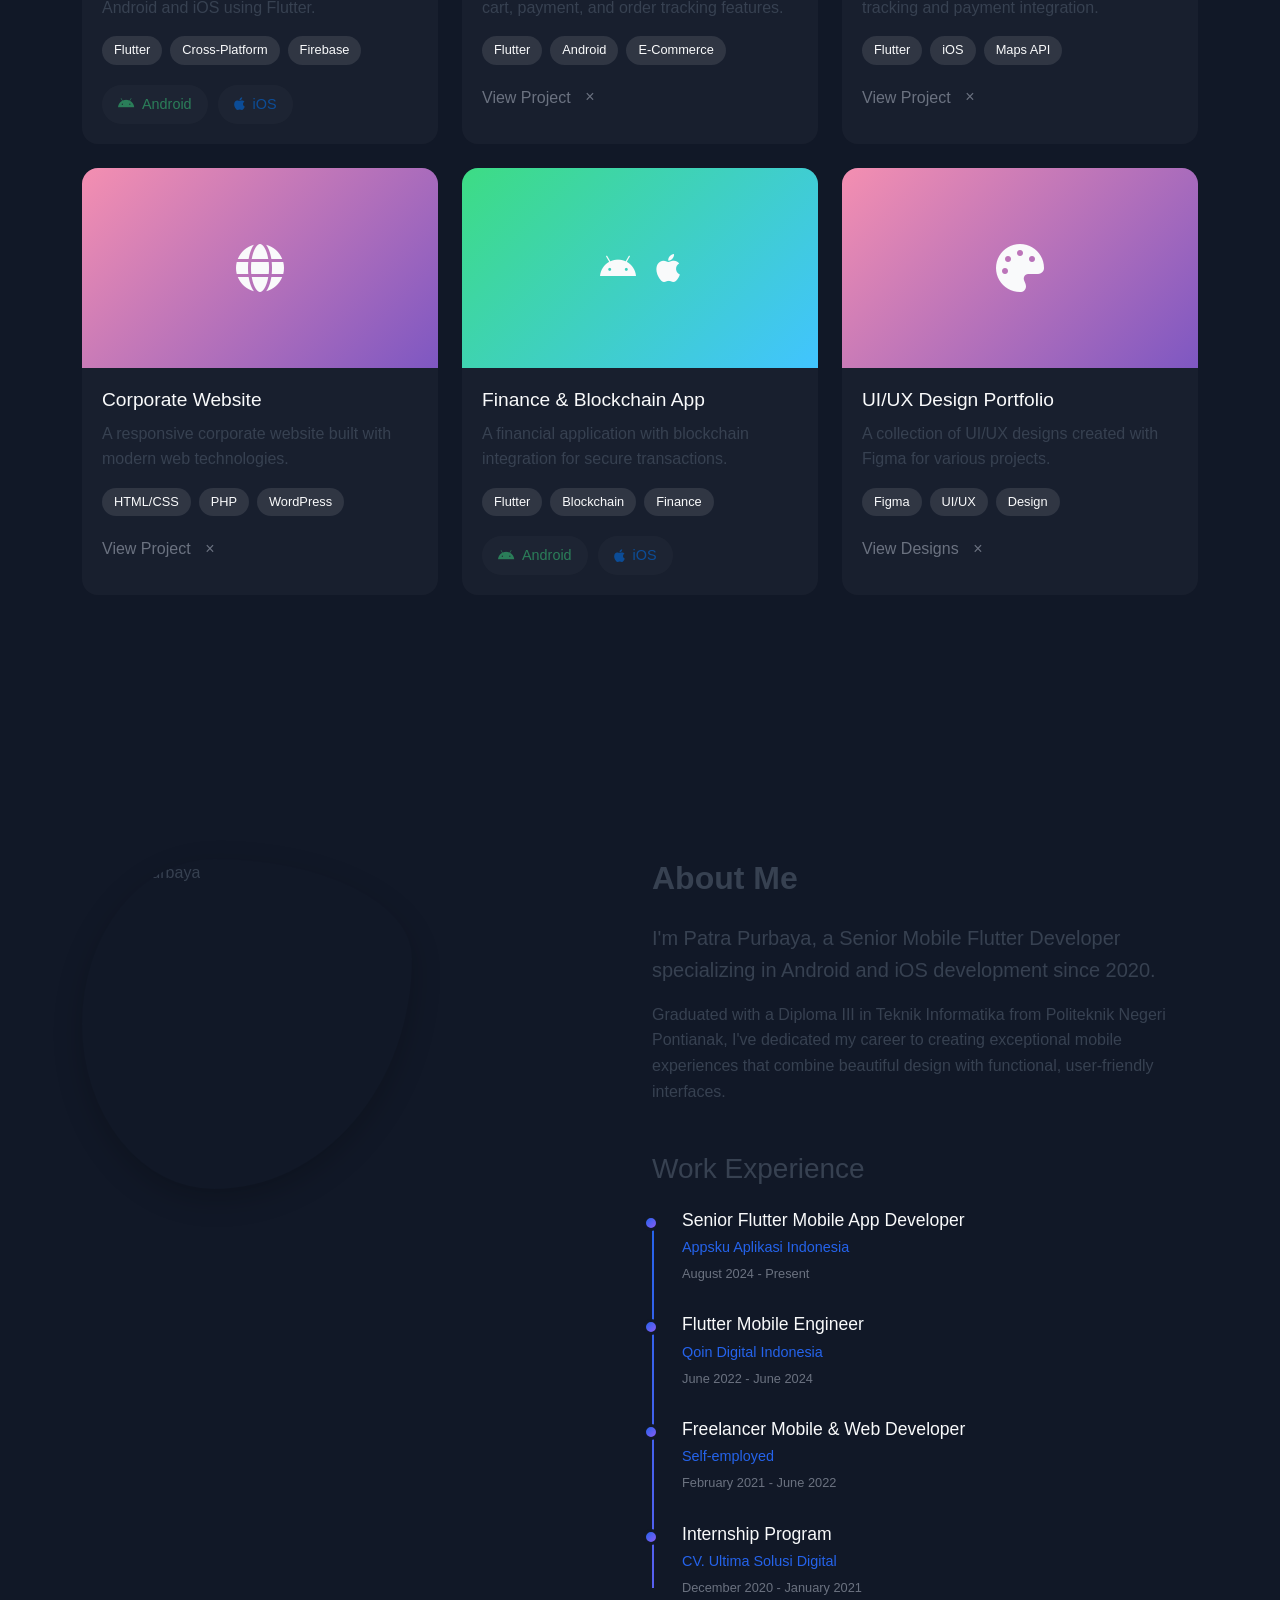
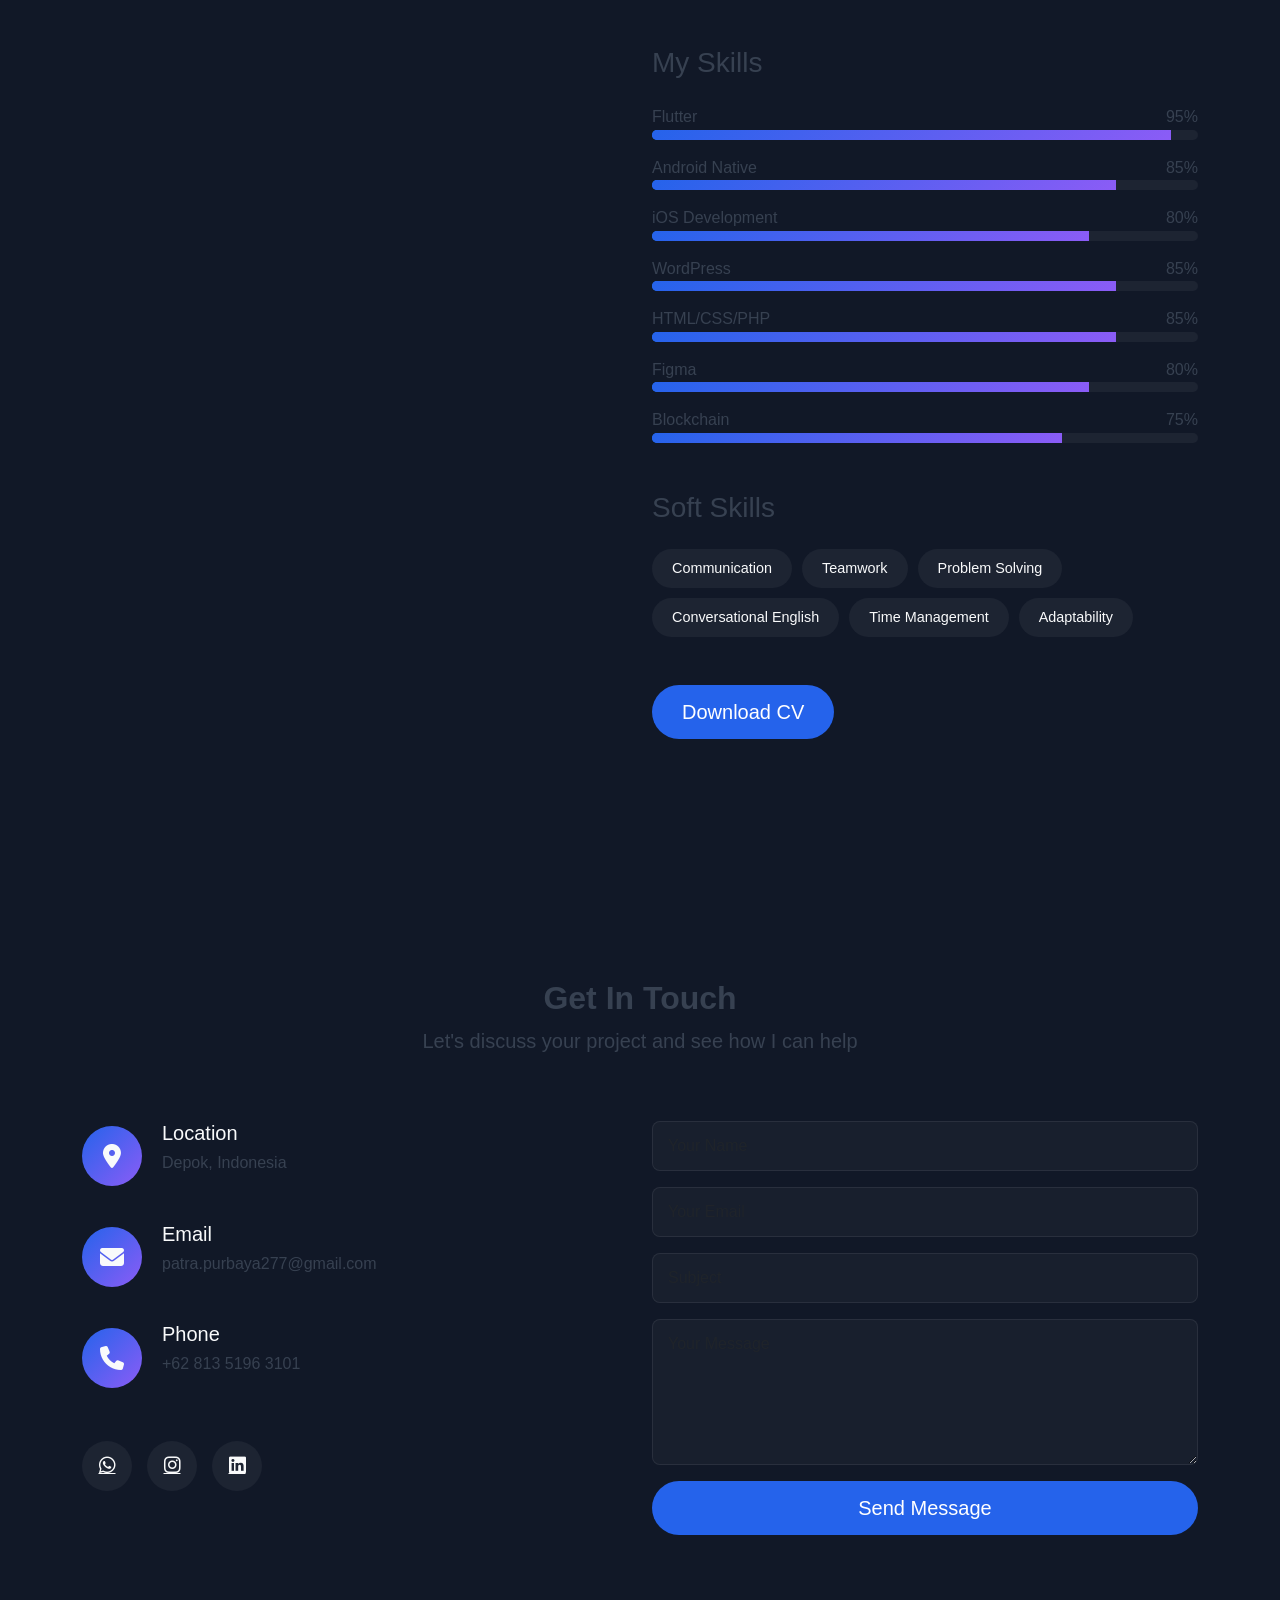
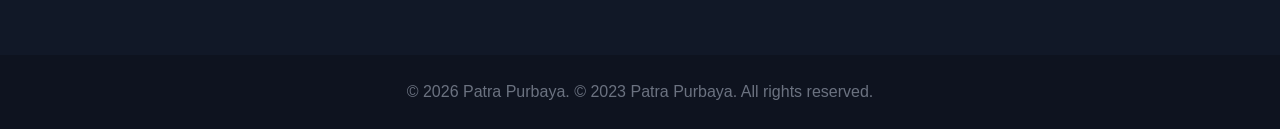
==== commit 59e71fb1: "Fix footer" ====
--- a/index.html
+++ b/index.html
@@ -51,7 +51,7 @@
                 <div class="col-lg-6" data-aos="fade-left" data-aos-duration="1000" data-aos-delay="200">
                     <div class="hero-image-container">
                         <div class="hero-image">
-                            <img src="images/profile_photo.jpg" alt="Patra Purbaya" class="profile-image">
+                            <img src="images/profile_photo.JPG" alt="Patra Purbaya" class="profile-image">
                         </div>
                         <div class="floating-icons">
                             <div class="floating-icon" style="--delay: 0s;"><i class="fab fa-flutter"></i></div>
@@ -97,7 +97,7 @@
                     <div class="about-image">
                         <div class="about-shape"></div>
                         <div class="about-placeholder">
-                            <img src="images/profile_photo.jpg" alt="Patra Purbaya" class="profile-image">
+                            <img src="images/profile_photo.JPG" alt="Patra Purbaya" class="profile-image">
                         </div>
                     </div>
                 </div>
@@ -211,7 +211,6 @@
             <div class="row">
                 <div class="col-12 text-center">
                     <p class="mb-0">&copy; <span id="current-year"></span> Patra Purbaya. <span data-i18n="footer.copyright">All rights reserved.</span></p>
-                    <p class="mt-2 mb-0"><span data-i18n="footer.credits">Designed with ❤️ by Patra Purbaya</span></p>
                 </div>
             </div>
         </div>
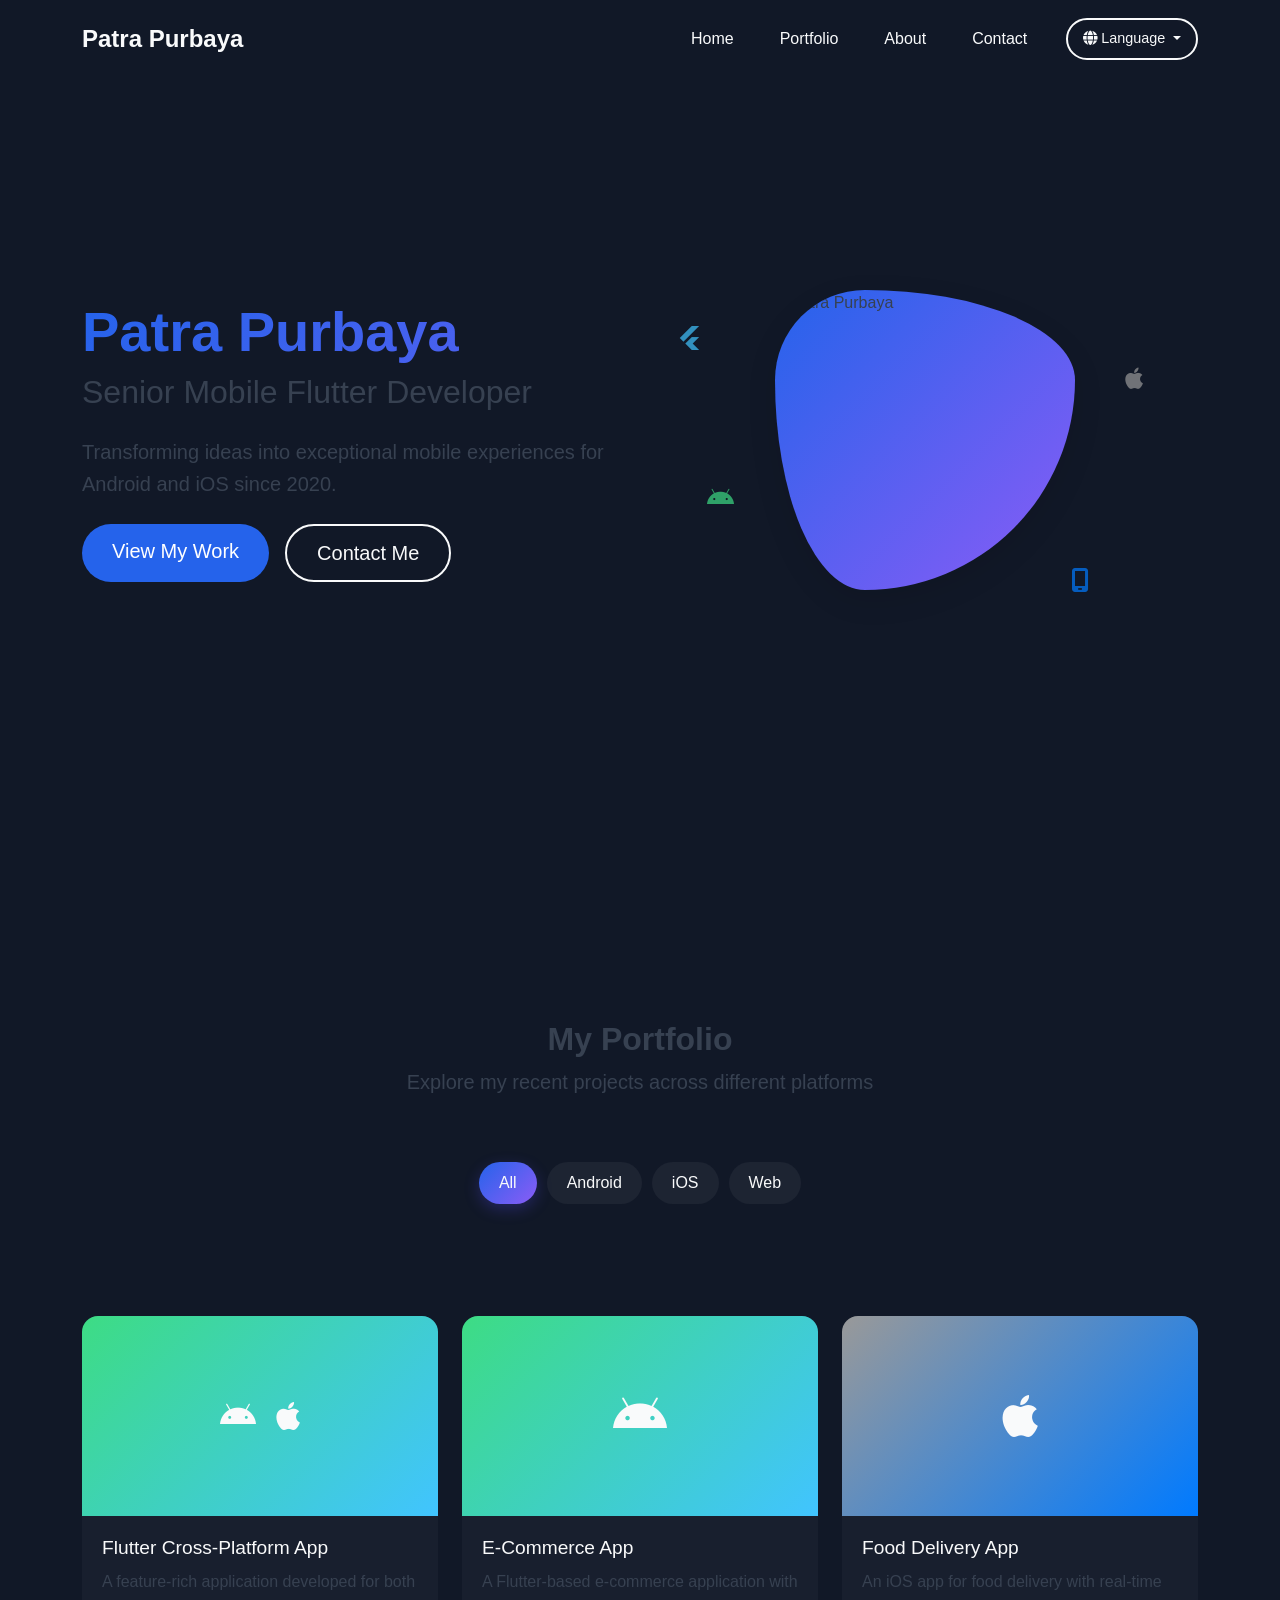
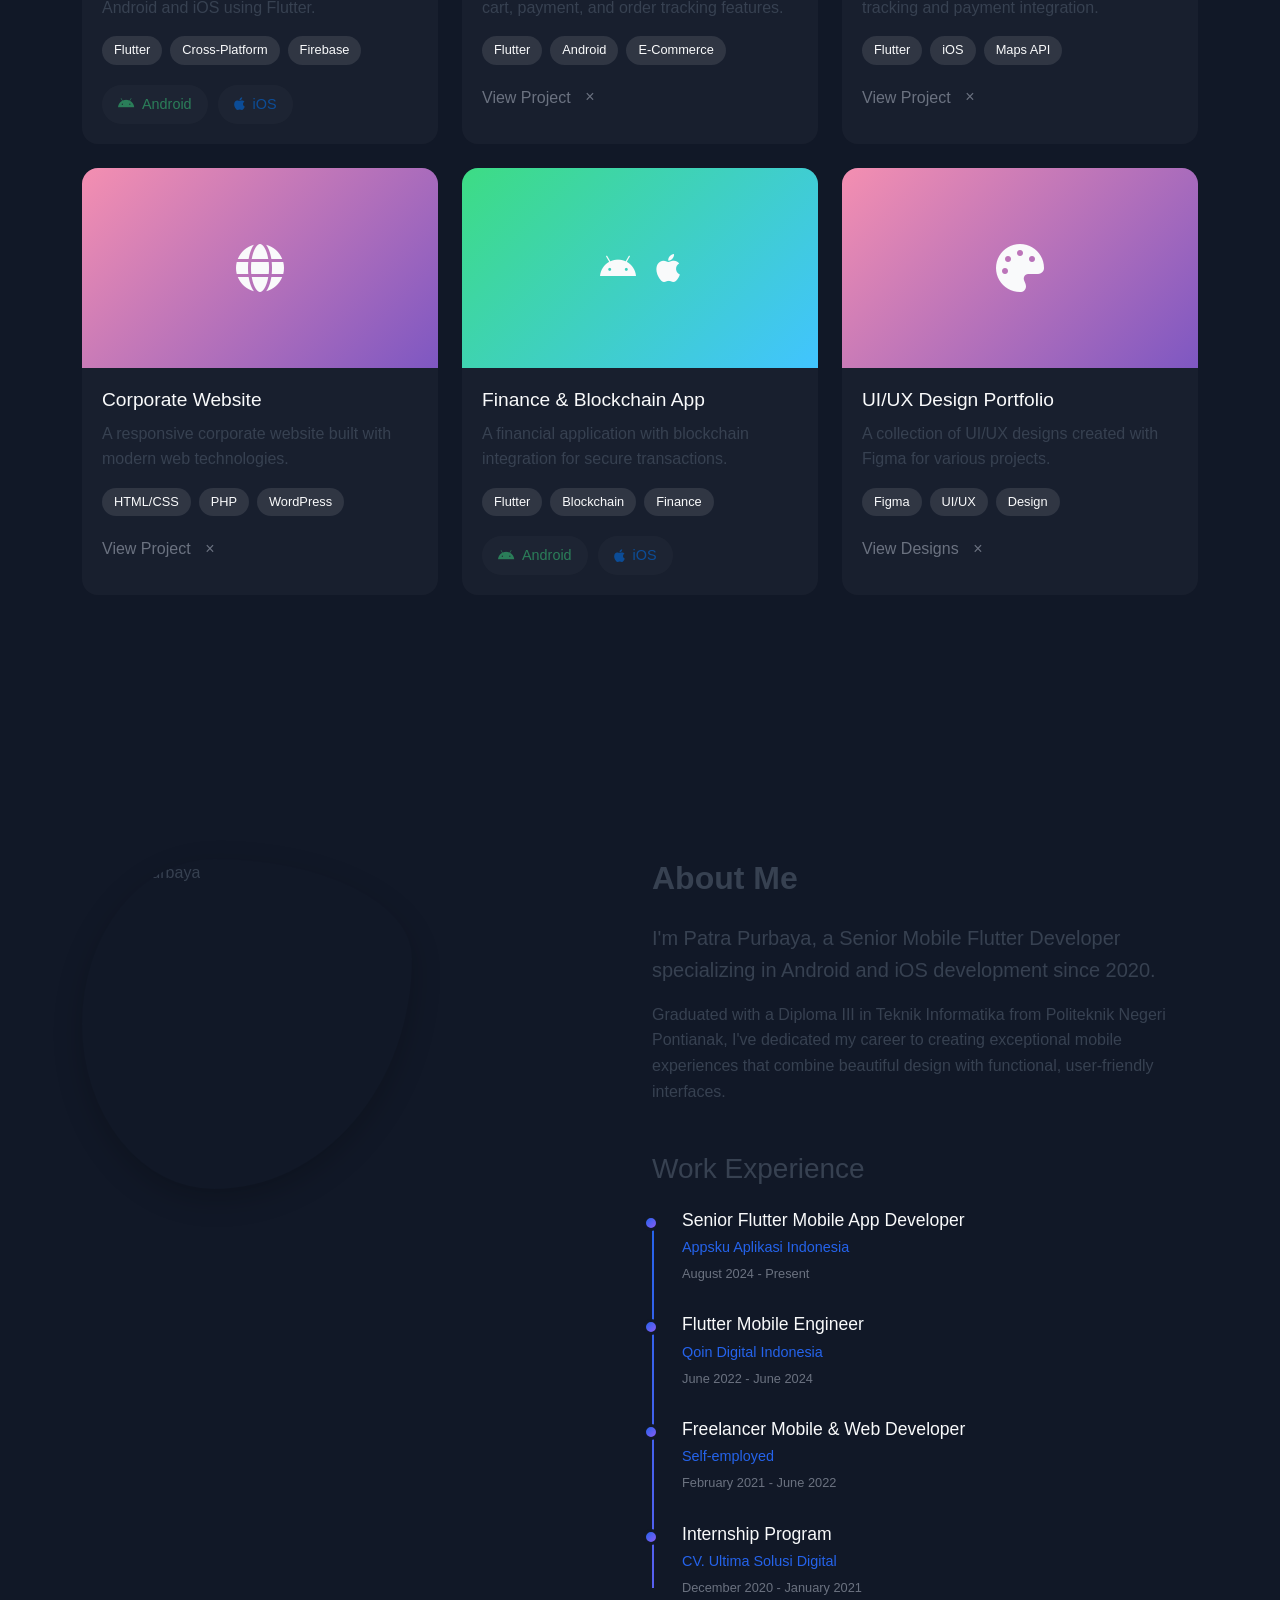
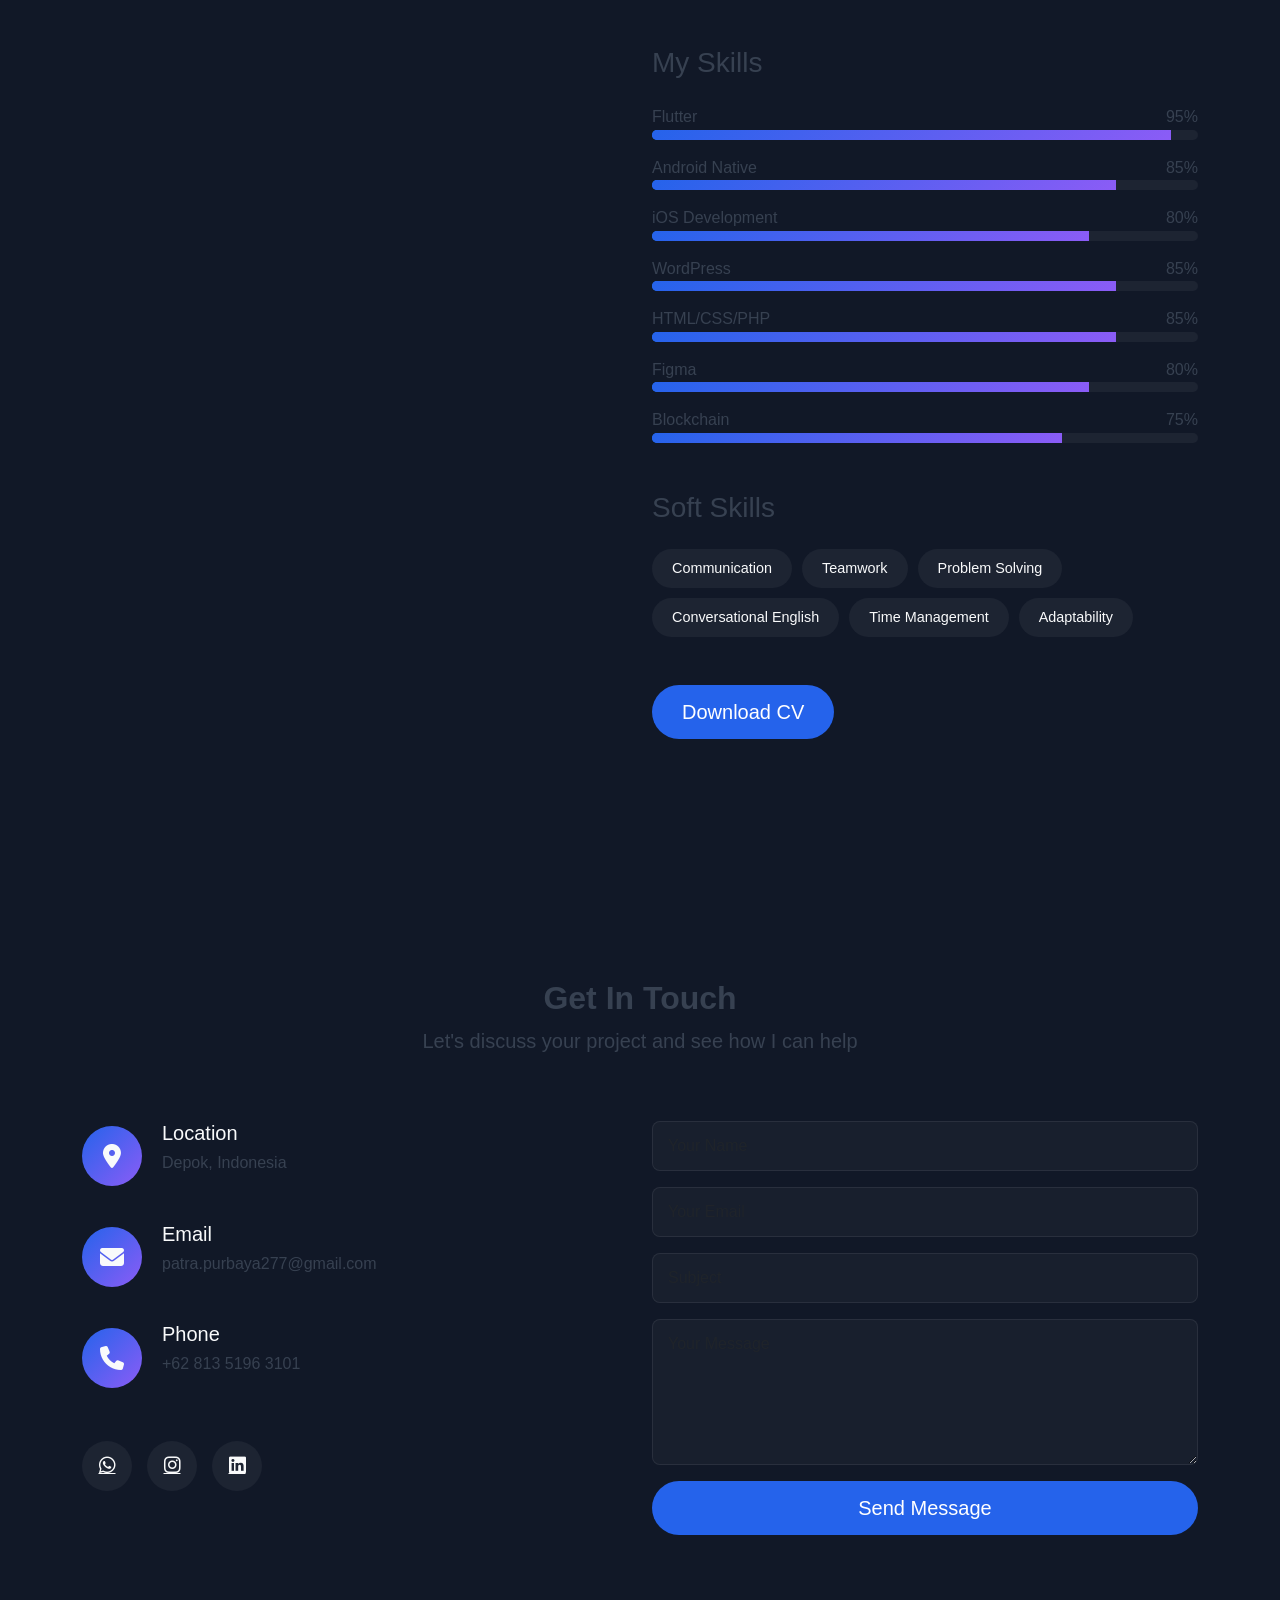
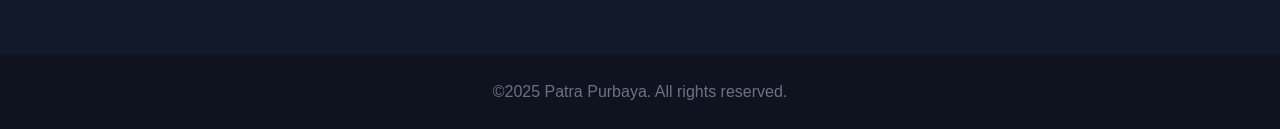
==== commit 95e12b8e: "Update footer" ====
--- a/index.html
+++ b/index.html
@@ -210,7 +210,7 @@
         <div class="container">
             <div class="row">
                 <div class="col-12 text-center">
-                    <p class="mb-0">&copy; <span id="current-year"></span> Patra Purbaya. <span data-i18n="footer.copyright">All rights reserved.</span></p>
+                    <p class="mb-0">&copy;2025 <span id="current-year"></span> Patra Purbaya. <span data-i18n="footer.copyright">All rights reserved.</span></p>
                 </div>
             </div>
         </div>
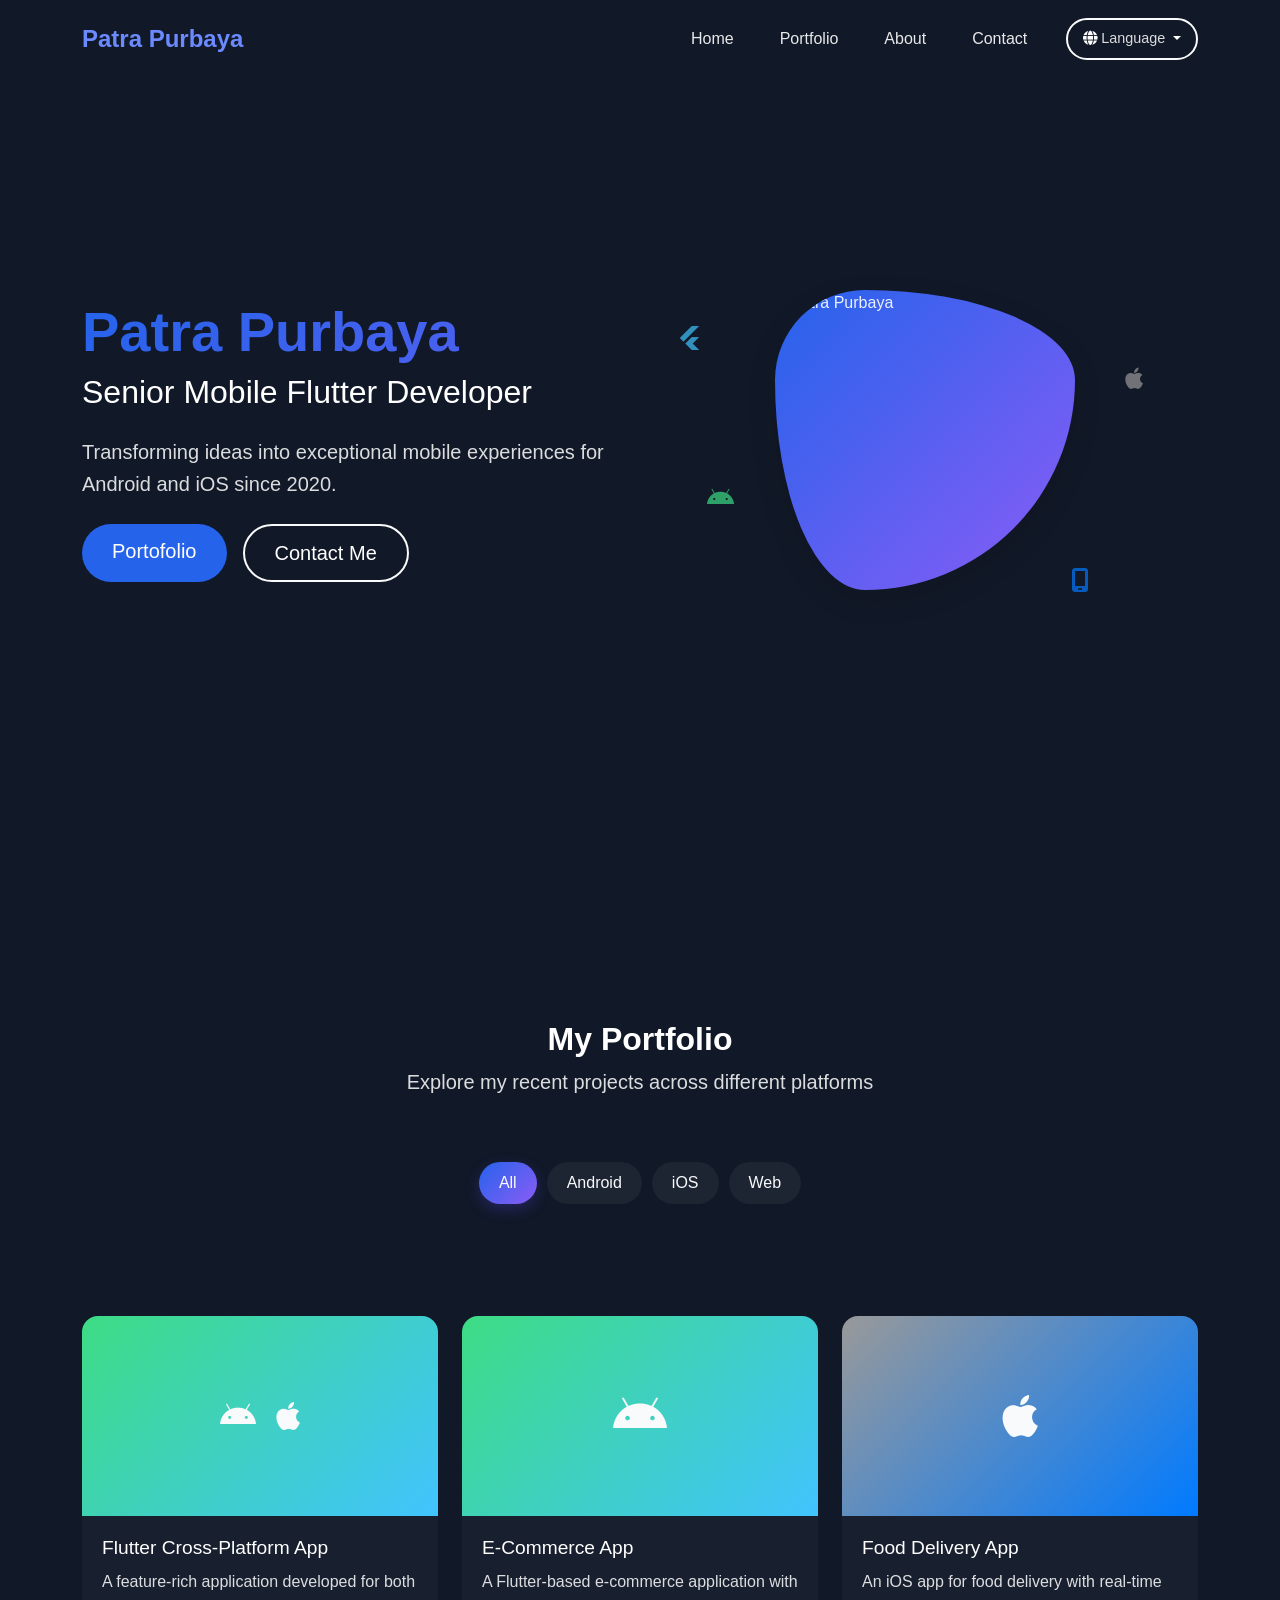
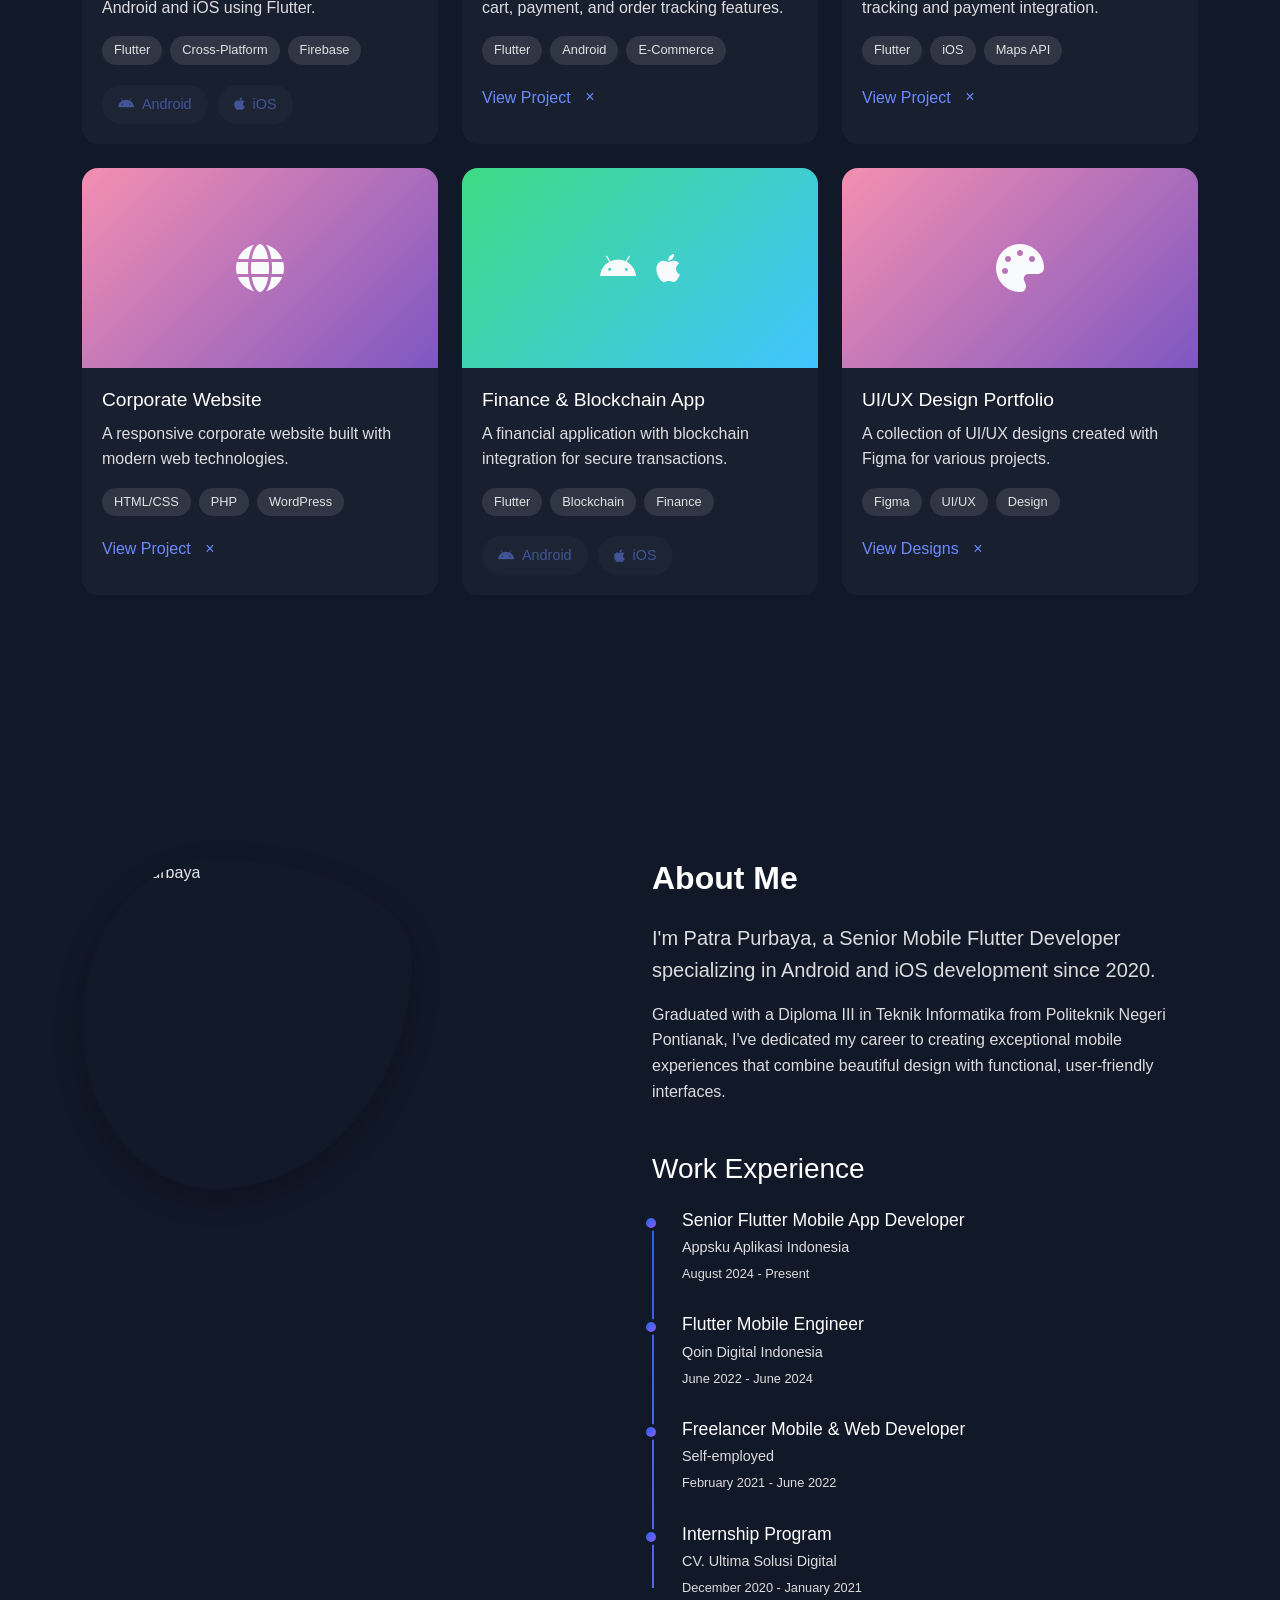
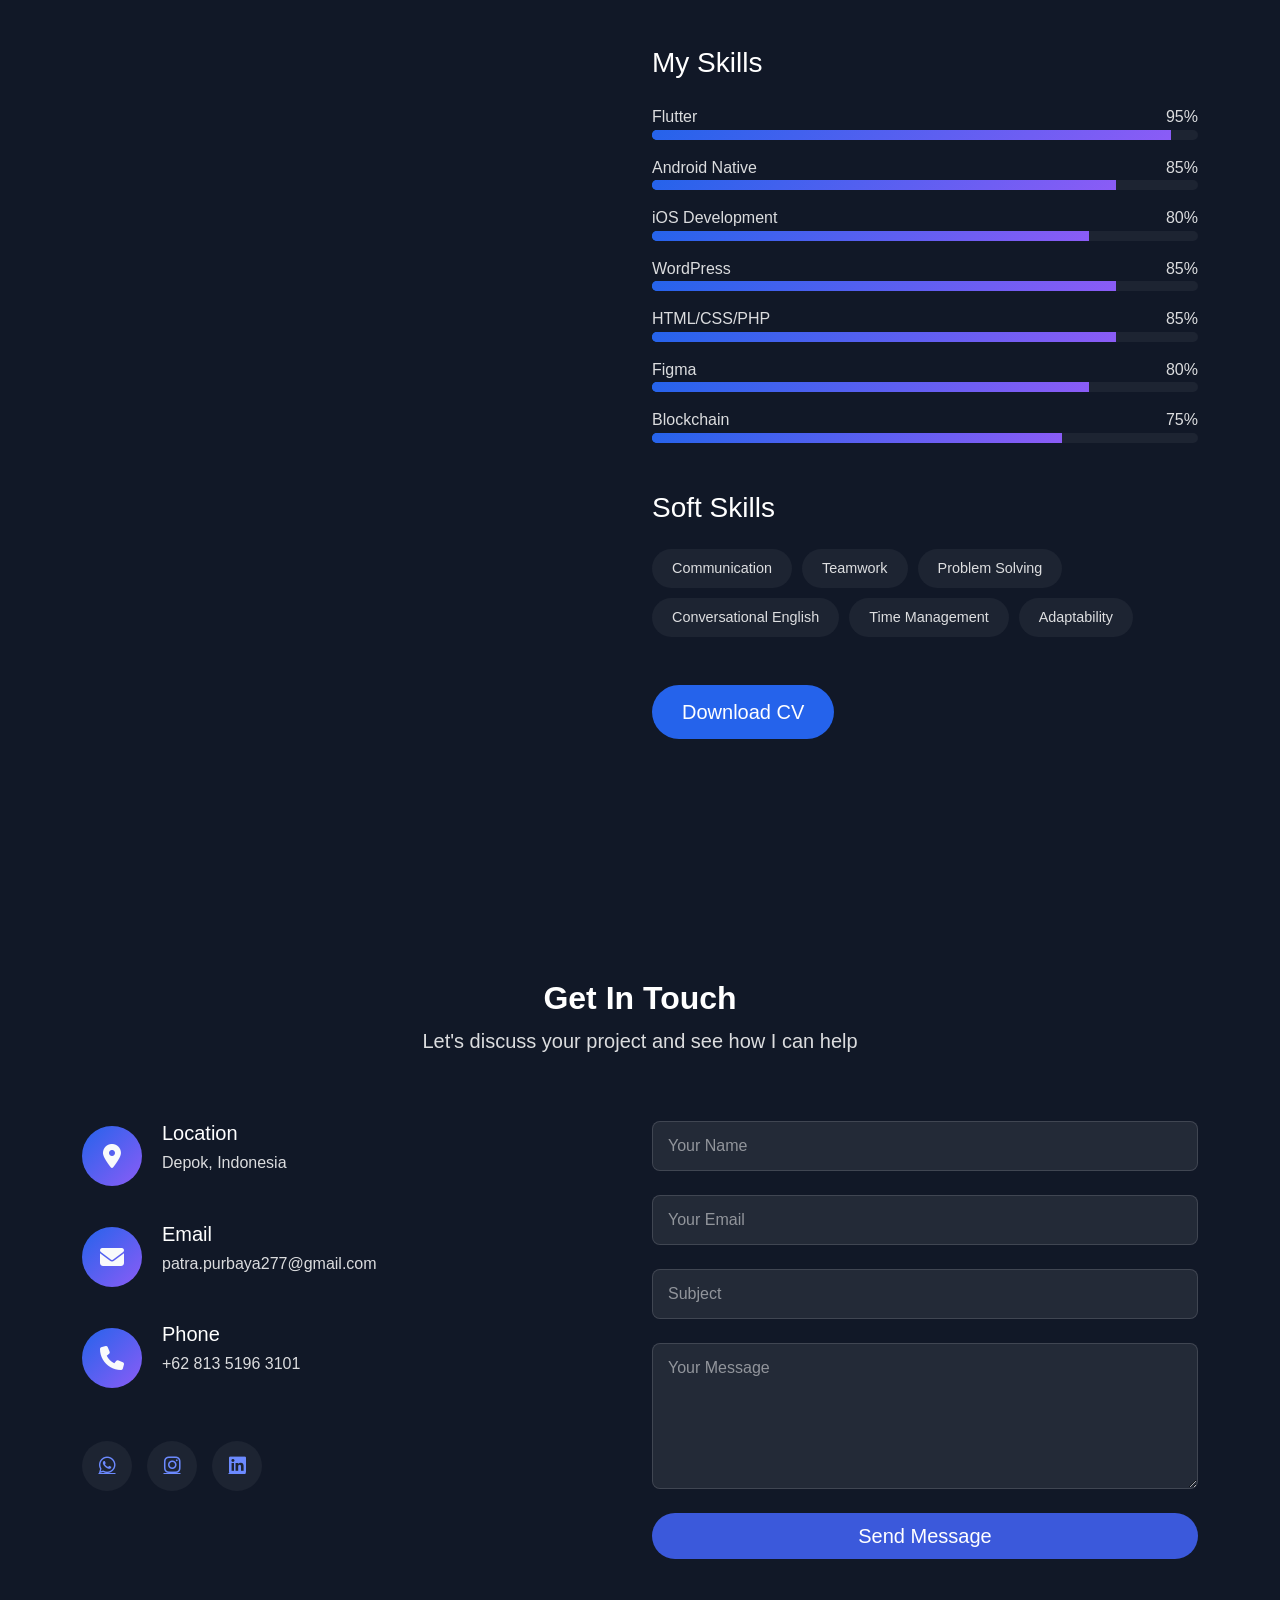
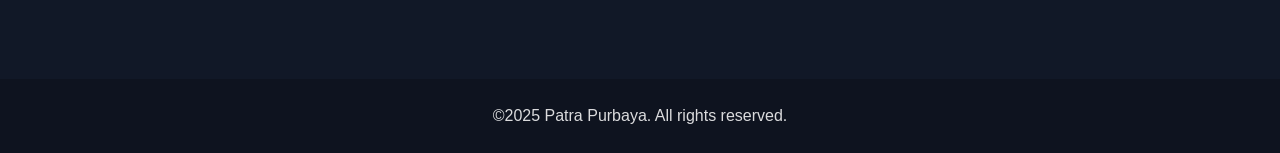
==== commit 8fe9db1a: "Update style" ====
--- a/index.html
+++ b/index.html
@@ -1,3 +1,10 @@
+<!-- TODO:
+- Improve mobile version
+- Improve theme coloring
+-->
+
+
+
 <!DOCTYPE html>
 <html lang="en">
 
@@ -44,7 +51,7 @@
                     <h2 class="mb-4" data-i18n="home.title">Senior Mobile Flutter Developer</h2>
                     <p class="lead mb-4" data-i18n="home.tagline">Transforming ideas into exceptional mobile experiences for Android and iOS since 2020.</p>
                     <div class="d-flex gap-3">
-                        <a href="#portfolio" class="btn btn-primary btn-lg" data-i18n="home.buttons.portfolio">View My Work</a>
+                        <a href="#portfolio" class="btn btn-primary btn-lg" data-i18n="home.buttons.portfolio">Portofolio</a>
                         <a href="#contact" class="btn btn-outline-light btn-lg" data-i18n="home.buttons.contact">Contact Me</a>
                     </div>
                 </div>
@@ -220,6 +227,32 @@
     <script src="https://cdn.jsdelivr.net/npm/bootstrap@5.3.0/dist/js/bootstrap.bundle.min.js"></script>
     <script src="https://cdnjs.cloudflare.com/ajax/libs/aos/2.3.4/aos.js"></script>
     <script src="script.js"></script>
+
+    <!-- Add these attributes to your offcanvas/navbar element if not already there -->
+    <div class="offcanvas offcanvas-end" tabindex="-1" id="navbarOffcanvas" aria-labelledby="navbarOffcanvasLabel">
+        <div class="offcanvas-header">
+            <h5 class="offcanvas-title" id="navbarOffcanvasLabel">Patra Purbaya</h5>
+            <button type="button" class="btn-close btn-close-white text-reset" data-bs-dismiss="offcanvas" aria-label="Close"></button>
+        </div>
+        <div class="offcanvas-body">
+            <!-- Your existing navigation items remain the same -->
+            <!-- ... -->
+        </div>
+    </div>
+
+    <script>
+      // Force hide preloader
+      window.onload = function() {
+        var preloader = document.querySelector('.preloader') || document.getElementById('preloader');
+        if (preloader) preloader.style.display = 'none';
+      };
+      
+      // Failsafe
+      setTimeout(function() {
+        var preloader = document.querySelector('.preloader') || document.getElementById('preloader');
+        if (preloader) preloader.style.display = 'none';
+      }, 3000);
+    </script>
 </body>
 
 </html>
--- a/style.css
+++ b/style.css
@@ -18,7 +18,7 @@
 
 body {
     font-family: 'Inter', -apple-system, BlinkMacSystemFont, 'Segoe UI', Roboto, Oxygen, Ubuntu, Cantarell, 'Open Sans', 'Helvetica Neue', sans-serif;
-    color: var(--text-color);
+    color: rgba(255, 255, 255, 0.9) !important;
     background-color: var(--dark-color);
     line-height: 1.6;
     overflow-x: hidden;
@@ -81,7 +81,7 @@
 }
 
 .nav-link {
-    color: var(--light-color) !important;
+    color: rgba(255, 255, 255, 0.9) !important;
     font-weight: 500;
     margin: 0 15px;
     position: relative;
@@ -102,6 +102,76 @@
 
 .nav-link:hover::after, .nav-link.active::after {
     width: 100%;
+}
+
+/* Mobile drawer improvements - ONLY applied on mobile screens */
+@media (max-width: 991.98px) {
+  .navbar-collapse, 
+  .offcanvas, 
+  .offcanvas-body {
+    background-color: #121826 !important; /* Dark solid background matching your site theme */
+    opacity: 0.97 !important; /* High opacity for readability */
+    box-shadow: 0 0 20px rgba(0, 0, 0, 0.5) !important; /* Add shadow for depth */
+  }
+
+  /* Improve visibility of navigation items */
+  .navbar-nav .nav-link {
+    color: #ffffff !important;
+    font-weight: 500 !important;
+    padding: 12px 16px !important;
+    margin: 4px 0 !important;
+  }
+
+  /* Highlight active/current page */
+  .navbar-nav .nav-link.active,
+  .navbar-nav .nav-link:hover {
+    background-color: rgba(59, 89, 219, 0.2) !important;
+    border-left: 3px solid #3B59DB !important;
+    padding-left: 13px !important;
+  }
+
+  /* Language dropdown styling */
+  .dropdown-toggle {
+    background-color: rgba(255, 255, 255, 0.1) !important;
+    border: 1px solid rgba(255, 255, 255, 0.3) !important;
+    color: white !important;
+  }
+
+  /* Mobile drawer specific text improvements */
+  .navbar-collapse .nav-link, 
+  .offcanvas .nav-link,
+  .offcanvas-body .nav-link {
+    color: #ffffff !important; /* Brighter white for better visibility */
+    text-shadow: 0 1px 1px rgba(0,0,0,0.2); /* Subtle text shadow for better readability */
+  }
+  
+  .dropdown-toggle, .dropdown-item {
+    color: rgba(255, 255, 255, 0.95) !important;
+  }
+  
+  /* Subtitle or secondary text in the mobile menu */
+  .offcanvas small, .offcanvas .text-muted {
+    color: rgba(255, 255, 255, 0.75) !important;
+  }
+}
+
+/* Make sure the hamburger menu is visible - this stays regardless of screen size */
+.navbar-toggler {
+  border-color: rgba(255, 255, 255, 0.5) !important;
+}
+
+.navbar-toggler-icon {
+  background-image: url("data:image/svg+xml,%3csvg xmlns='http://www.w3.org/2000/svg' viewBox='0 0 30 30'%3e%3cpath stroke='rgba%28255, 255, 255, 0.8%29' stroke-linecap='round' stroke-miterlimit='10' stroke-width='2' d='M4 7h22M4 15h22M4 23h22'/%3e%3c/svg%3e") !important;
+}
+
+/* Desktop menu styles (no special background) */
+@media (min-width: 992px) {
+  .navbar-collapse {
+    background-color: transparent !important;
+    box-shadow: none !important;
+  }
+  
+  /* If your desktop menu needs specific styling, add it here */
 }
 
 /* 
@@ -1053,4 +1123,151 @@
         width: 250px;
         height: 250px;
     }
+}
+
+/* Improve text contrast and readability across the site */
+h1, h2, h3, h4, h5, h6 {
+  color: #ffffff !important; /* Pure white for headings */
+}
+
+p, span, li {
+  color: rgba(255, 255, 255, 0.85) !important; /* Light gray for paragraphs and other text */
+}
+
+/* Navigation text */
+.navbar-nav a {
+  color: rgba(255, 255, 255, 0.9) !important;
+}
+
+.navbar-nav a:hover {
+  color: #ffffff !important;
+}
+
+/* Secondary text elements like captions, dates, etc. */
+.text-muted, .text-secondary, small, .small, footer {
+  color: rgba(255, 255, 255, 0.7) !important; /* Lighter gray but still readable */
+}
+
+/* For highlighted/important text */
+.highlight, .text-primary {
+  color: #3B59DB !important; /* Use your accent blue color */
+}
+
+/* For links */
+a:not(.nav-link):not(.btn) {
+  color: #6C8AFF !important; /* Lighter blue for links */
+  transition: color 0.2s ease;
+}
+
+a:not(.nav-link):not(.btn):hover {
+  color: #8FA7FF !important; /* Even lighter on hover */
+}
+
+/* Button text */
+.btn {
+  color: white !important;
+}
+
+/* Form styling improvements */
+/* Labels */
+label, .form-label {
+  color: rgba(255, 255, 255, 0.9) !important; /* Bright, readable label text */
+  font-weight: 500 !important;
+  margin-bottom: 0.5rem !important;
+}
+
+/* Input fields */
+.form-control, 
+input[type="text"], 
+input[type="email"], 
+input[type="password"],
+input[type="tel"],
+textarea,
+select {
+  background-color: rgba(255, 255, 255, 0.08) !important; /* Subtle light background */
+  color: rgba(255, 255, 255, 0.9) !important; /* Bright text */
+  border: 1px solid rgba(255, 255, 255, 0.2) !important;
+  transition: all 0.3s ease !important;
+}
+
+/* Input field focus state */
+.form-control:focus, 
+input:focus, 
+textarea:focus,
+select:focus {
+  background-color: rgba(255, 255, 255, 0.12) !important; /* Slightly lighter when focused */
+  color: #ffffff !important;
+  border-color: rgba(59, 89, 219, 0.6) !important; /* Your blue accent color */
+  box-shadow: 0 0 0 0.25rem rgba(59, 89, 219, 0.25) !important;
+}
+
+/* Placeholder text */
+::placeholder {
+  color: rgba(255, 255, 255, 0.5) !important;
+  opacity: 1 !important;
+}
+
+/* Form buttons */
+.form-control + .btn,
+form .btn,
+button[type="submit"] {
+  background-color: #3B59DB !important; /* Blue accent color */
+  color: white !important;
+  border: none !important;
+  padding: 0.5rem 1.5rem !important;
+  font-weight: 500 !important;
+  transition: all 0.3s ease !important;
+}
+
+.form-control + .btn:hover,
+form .btn:hover,
+button[type="submit"]:hover {
+  background-color: #4B69EB !important; /* Lighter blue on hover */
+  transform: translateY(-2px) !important;
+  box-shadow: 0 4px 8px rgba(0, 0, 0, 0.2) !important;
+}
+
+/* Form validation and feedback messages */
+.form-text {
+  color: rgba(255, 255, 255, 0.7) !important;
+}
+
+.valid-feedback {
+  color: #4CD964 !important; /* Success green */
+}
+
+.invalid-feedback {
+  color: #FF3B30 !important; /* Error red */
+}
+
+/* Checkbox and radio button labels */
+.form-check-label {
+  color: rgba(255, 255, 255, 0.85) !important;
+}
+
+/* Form groups spacing */
+.form-group, .mb-3 {
+  margin-bottom: 1.5rem !important;
+}
+
+/* Select dropdown options */
+option {
+  background-color: #121826 !important; /* Match site dark background */
+  color: rgba(255, 255, 255, 0.9) !important;
+}
+
+/* Form in mobile view */
+@media (max-width: 991.98px) {
+  form {
+    padding: 1rem !important;
+  }
+  
+  .form-control, 
+  input[type="text"], 
+  input[type="email"], 
+  input[type="password"],
+  textarea,
+  select {
+    font-size: 16px !important; /* Prevents zoom on mobile */
+  }
 } 
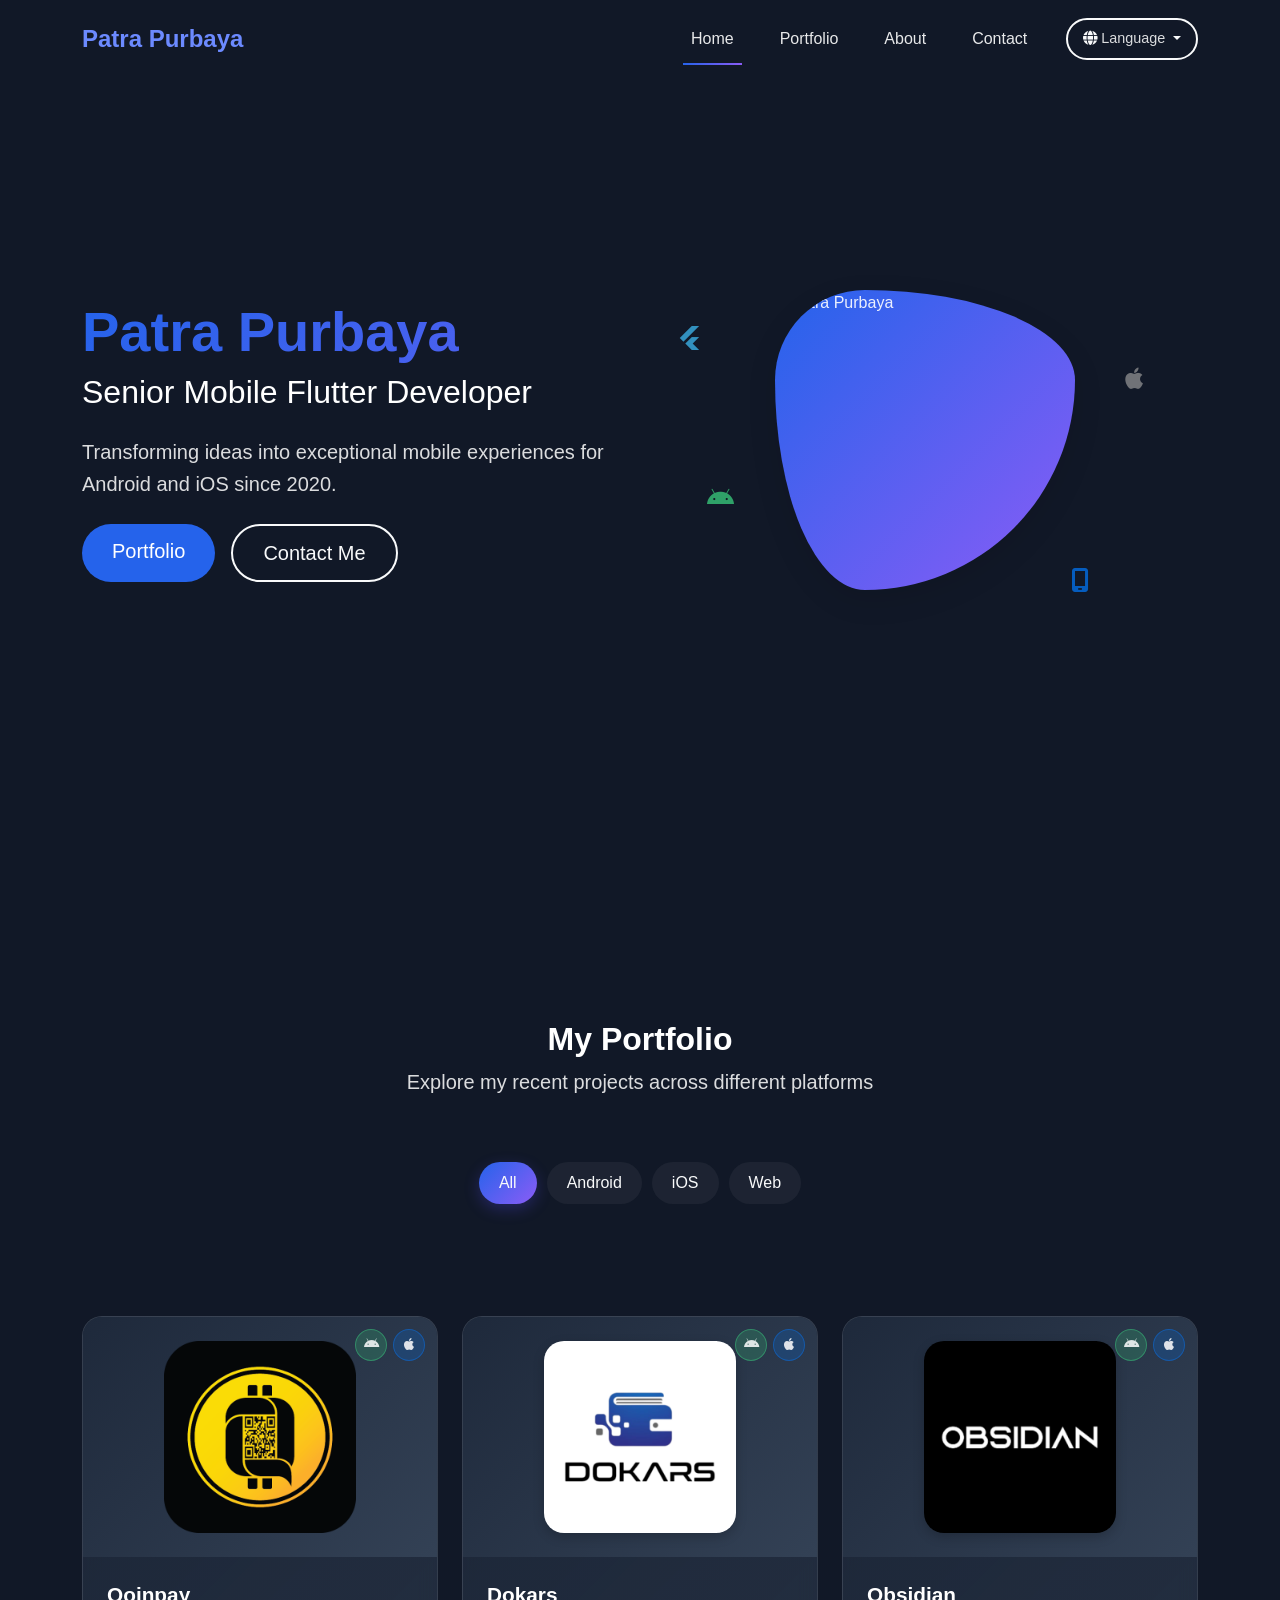
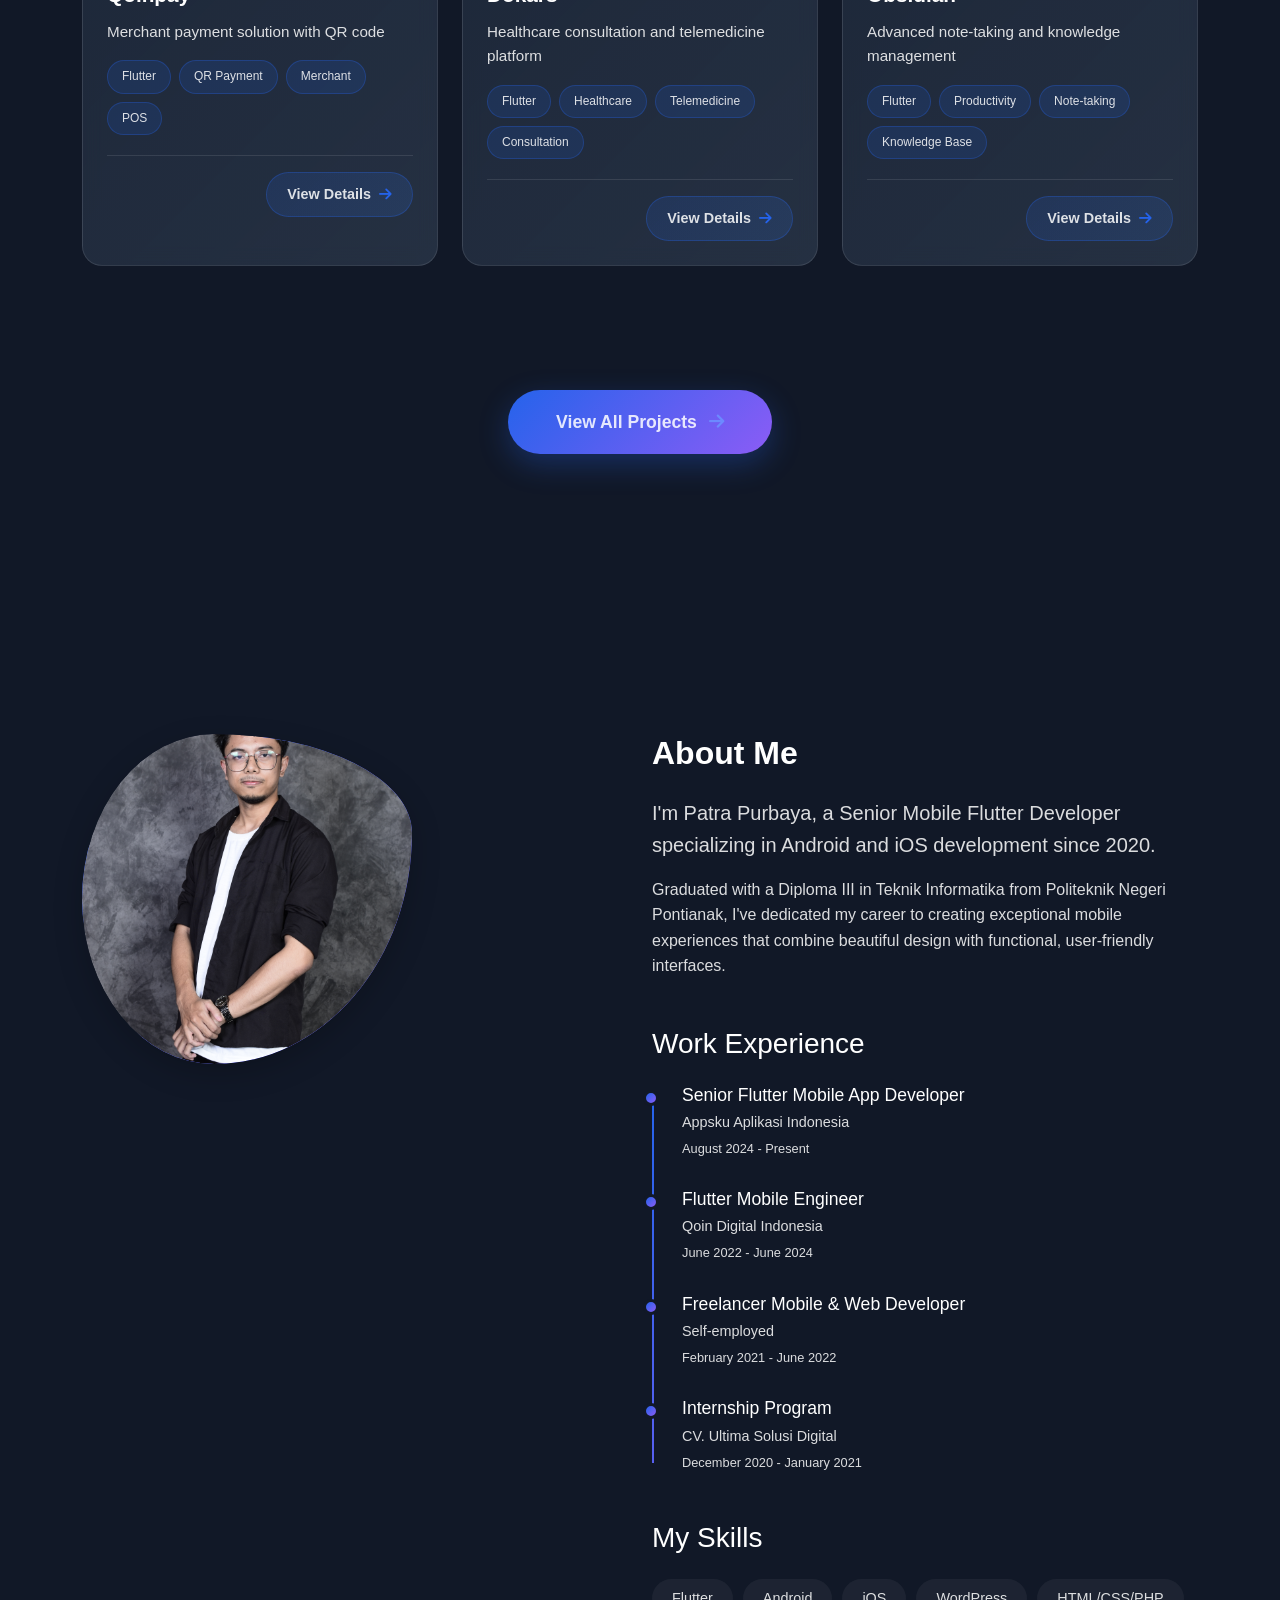
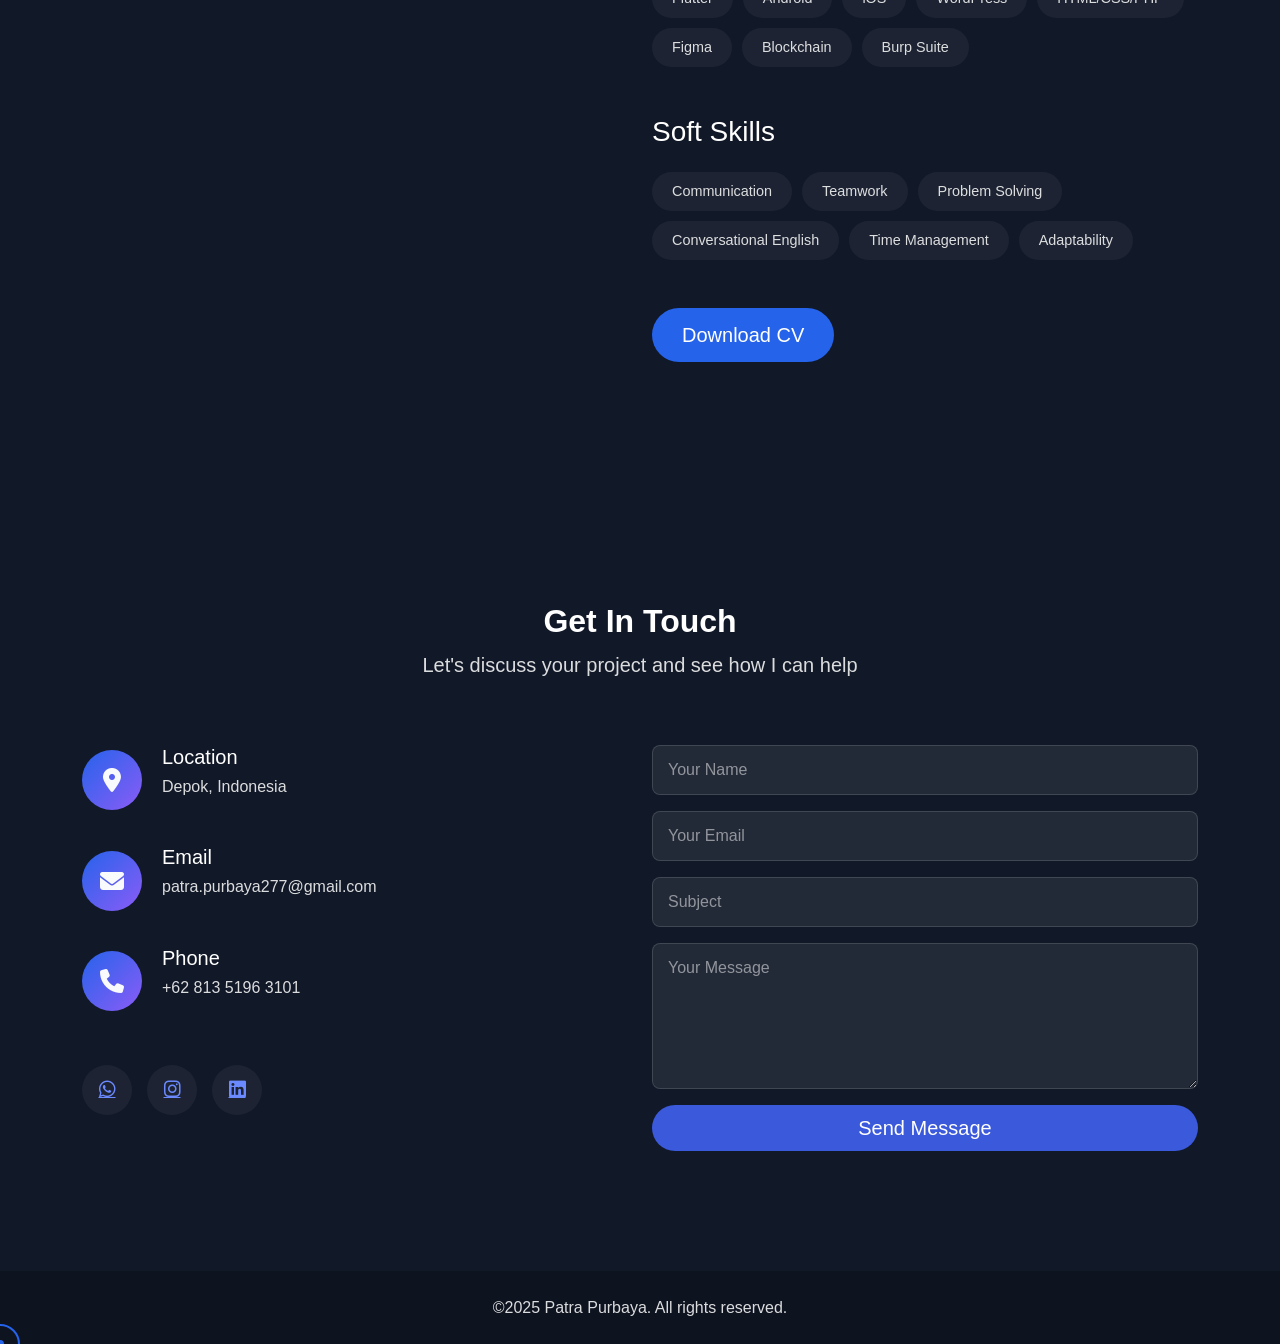
==== commit 1047b4c2: "Major Update for content and it's styling" ====
--- a/index.html
+++ b/index.html
@@ -1,10 +1,3 @@
-<!-- TODO:
-- Improve mobile version
-- Improve theme coloring
--->
-
-
-
 <!DOCTYPE html>
 <html lang="en">
 
@@ -12,10 +5,23 @@
     <meta charset="UTF-8">
     <meta name="viewport" content="width=device-width, initial-scale=1.0">
     <title>Patra Purbaya | Senior Mobile Flutter Developer</title>
+    
+    <!-- External Libraries -->
     <link href="https://cdn.jsdelivr.net/npm/bootstrap@5.3.0/dist/css/bootstrap.min.css" rel="stylesheet">
     <link rel="stylesheet" href="https://cdnjs.cloudflare.com/ajax/libs/font-awesome/6.4.0/css/all.min.css">
     <link rel="stylesheet" href="https://cdnjs.cloudflare.com/ajax/libs/aos/2.3.4/aos.css">
-    <link rel="stylesheet" href="style.css">
+    
+    <!-- Modular CSS Files -->
+    <link rel="stylesheet" href="css/base.css">
+    <link rel="stylesheet" href="css/navigation.css">
+    <link rel="stylesheet" href="css/buttons.css">
+    <link rel="stylesheet" href="css/home.css">
+    <link rel="stylesheet" href="css/portfolio.css">
+    <link rel="stylesheet" href="css/about.css">
+    <link rel="stylesheet" href="css/contact.css">
+    <link rel="stylesheet" href="css/effects.css">
+    <link rel="stylesheet" href="css/modal.css">
+    <link rel="stylesheet" href="css/footer.css">
 </head>
 
 <body>
@@ -51,7 +57,7 @@
                     <h2 class="mb-4" data-i18n="home.title">Senior Mobile Flutter Developer</h2>
                     <p class="lead mb-4" data-i18n="home.tagline">Transforming ideas into exceptional mobile experiences for Android and iOS since 2020.</p>
                     <div class="d-flex gap-3">
-                        <a href="#portfolio" class="btn btn-primary btn-lg" data-i18n="home.buttons.portfolio">Portofolio</a>
+                        <a href="#portfolio" class="btn btn-primary btn-lg" data-i18n="home.buttons.portfolio">Portfolio</a>
                         <a href="#contact" class="btn btn-outline-light btn-lg" data-i18n="home.buttons.contact">Contact Me</a>
                     </div>
                 </div>
@@ -104,7 +110,7 @@
                     <div class="about-image">
                         <div class="about-shape"></div>
                         <div class="about-placeholder">
-                            <img src="images/profile_photo.JPG" alt="Patra Purbaya" class="profile-image">
+                            <img src="images/about_me_image.JPG" alt="Patra Purbaya" class="profile-image">
                         </div>
                     </div>
                 </div>
@@ -223,36 +229,26 @@
         </div>
     </footer>
 
-    <!-- Scripts -->
+    <!-- External Scripts -->
     <script src="https://cdn.jsdelivr.net/npm/bootstrap@5.3.0/dist/js/bootstrap.bundle.min.js"></script>
     <script src="https://cdnjs.cloudflare.com/ajax/libs/aos/2.3.4/aos.js"></script>
-    <script src="script.js"></script>
-
-    <!-- Add these attributes to your offcanvas/navbar element if not already there -->
+    
+    <!-- Compatibility Info -->
+    <script src="js/compatibility.js"></script>
+    
+    <!-- Modular JavaScript - ES6 Modules -->
+    <script type="module" src="js/main.js"></script>
+
+    <!-- Mobile Navigation Offcanvas -->
     <div class="offcanvas offcanvas-end" tabindex="-1" id="navbarOffcanvas" aria-labelledby="navbarOffcanvasLabel">
         <div class="offcanvas-header">
             <h5 class="offcanvas-title" id="navbarOffcanvasLabel">Patra Purbaya</h5>
             <button type="button" class="btn-close btn-close-white text-reset" data-bs-dismiss="offcanvas" aria-label="Close"></button>
         </div>
         <div class="offcanvas-body">
-            <!-- Your existing navigation items remain the same -->
-            <!-- ... -->
+            <!-- Navigation items loaded dynamically -->
         </div>
     </div>
-
-    <script>
-      // Force hide preloader
-      window.onload = function() {
-        var preloader = document.querySelector('.preloader') || document.getElementById('preloader');
-        if (preloader) preloader.style.display = 'none';
-      };
-      
-      // Failsafe
-      setTimeout(function() {
-        var preloader = document.querySelector('.preloader') || document.getElementById('preloader');
-        if (preloader) preloader.style.display = 'none';
-      }, 3000);
-    </script>
 </body>
 
 </html>
--- a/css/base.css
+++ b/css/base.css
@@ -0,0 +1,72 @@
+/* ==========================================
+   CSS VARIABLES & GLOBAL STYLES
+   ========================================== */
+:root {
+    --primary-color: #2563eb;
+    --secondary-color: #4f46e5;
+    --tertiary-color: #8b5cf6;
+    --dark-color: #111827;
+    --light-color: #f9fafb;
+    --text-color: #374151;
+    --gray-color: #6b7280;
+    --transition: all 0.3s ease;
+    --box-shadow: 0 10px 30px rgba(0, 0, 0, 0.1);
+    --gradient: linear-gradient(135deg, var(--primary-color), var(--tertiary-color));
+}
+
+* {
+    margin: 0;
+    padding: 0;
+    box-sizing: border-box;
+}
+
+body {
+    font-family: 'Inter', -apple-system, BlinkMacSystemFont, 'Segoe UI', Roboto, Oxygen, Ubuntu, Cantarell, 'Open Sans', 'Helvetica Neue', sans-serif;
+    color: rgba(255, 255, 255, 0.9) !important;
+    background-color: var(--dark-color);
+    line-height: 1.6;
+    overflow-x: hidden;
+}
+
+.section-padding {
+    padding: 120px 0;
+    position: relative;
+    overflow: hidden;
+}
+
+.text-gradient {
+    background: var(--gradient);
+    background-clip: text;
+    -webkit-background-clip: text;
+    -webkit-text-fill-color: transparent;
+    animation: gradient-shift 5s infinite alternate;
+    background-size: 200% 200%;
+}
+
+@keyframes gradient-shift {
+    0% { background-position: 0% 50%; }
+    50% { background-position: 100% 50%; }
+    100% { background-position: 0% 50%; }
+}
+
+/* Typography */
+h1, h2, h3, h4, h5, h6 {
+    color: #ffffff !important;
+}
+
+p, span, li {
+    color: rgba(255, 255, 255, 0.85) !important;
+}
+
+.text-muted, .text-secondary, small, .small {
+    color: rgba(255, 255, 255, 0.7) !important;
+}
+
+a:not(.nav-link):not(.btn) {
+    color: #6C8AFF !important;
+    transition: color 0.2s ease;
+}
+
+a:not(.nav-link):not(.btn):hover {
+    color: #8FA7FF !important;
+}
--- a/css/navigation.css
+++ b/css/navigation.css
@@ -0,0 +1,121 @@
+/* ==========================================
+   NAVIGATION STYLES
+   ========================================== */
+.navbar {
+    padding: 15px 0;
+    background-color: transparent;
+    transition: var(--transition);
+    z-index: 1000;
+}
+
+.navbar.scrolled {
+    background-color: rgba(17, 24, 39, 0.95);
+    box-shadow: 0 4px 20px rgba(0, 0, 0, 0.1);
+}
+
+.navbar-brand {
+    font-size: 1.5rem;
+    font-weight: 700;
+    color: var(--light-color) !important;
+    transition: var(--transition);
+    position: relative;
+}
+
+.navbar-brand:hover {
+    transform: translateY(-2px);
+}
+
+.nav-link {
+    color: rgba(255, 255, 255, 0.9) !important;
+    font-weight: 500;
+    margin: 0 15px;
+    position: relative;
+    transition: var(--transition);
+}
+
+.nav-link::after {
+    content: '';
+    position: absolute;
+    bottom: -5px;
+    left: 0;
+    width: 0;
+    height: 2px;
+    background: var(--gradient);
+    transition: var(--transition);
+    transform-origin: left;
+}
+
+.nav-link:hover::after, 
+.nav-link.active::after {
+    width: 100%;
+}
+
+.navbar-toggler {
+    border-color: rgba(255, 255, 255, 0.5) !important;
+}
+
+.navbar-toggler-icon {
+    background-image: url("data:image/svg+xml,%3csvg xmlns='http://www.w3.org/2000/svg' viewBox='0 0 30 30'%3e%3cpath stroke='rgba%28255, 255, 255, 0.8%29' stroke-linecap='round' stroke-miterlimit='10' stroke-width='2' d='M4 7h22M4 15h22M4 23h22'/%3e%3c/svg%3e") !important;
+}
+
+/* Mobile Navigation */
+@media (max-width: 991.98px) {
+    .navbar-collapse, 
+    .offcanvas, 
+    .offcanvas-body {
+        background-color: #121826 !important;
+        opacity: 0.97 !important;
+        box-shadow: 0 0 20px rgba(0, 0, 0, 0.5) !important;
+    }
+
+    .navbar-nav .nav-link {
+        color: #ffffff !important;
+        font-weight: 500 !important;
+        padding: 12px 16px !important;
+        margin: 4px 0 !important;
+    }
+
+    .navbar-nav .nav-link.active,
+    .navbar-nav .nav-link:hover {
+        background-color: rgba(59, 89, 219, 0.2) !important;
+        border-left: 3px solid #3B59DB !important;
+        padding-left: 13px !important;
+    }
+}
+
+@media (min-width: 992px) {
+    .navbar-collapse {
+        background-color: transparent !important;
+        box-shadow: none !important;
+    }
+}
+
+/* Language Selector */
+.language-selector .btn {
+    font-size: 0.9rem;
+    padding: 8px 15px;
+    border-radius: 50px;
+}
+
+.language-selector .dropdown-menu {
+    background-color: rgba(17, 24, 39, 0.95);
+    border: 1px solid rgba(255, 255, 255, 0.1);
+    border-radius: 12px;
+    padding: 10px;
+    min-width: auto;
+}
+
+.language-selector .dropdown-item {
+    color: var(--light-color);
+    padding: 8px 15px;
+    border-radius: 8px;
+}
+
+.language-selector .dropdown-item:hover {
+    background-color: rgba(255, 255, 255, 0.05);
+}
+
+.language-selector .dropdown-item.active {
+    background-color: var(--primary-color);
+    font-weight: 500;
+}
--- a/css/buttons.css
+++ b/css/buttons.css
@@ -0,0 +1,69 @@
+/* ==========================================
+   BUTTONS & INTERACTIVE ELEMENTS
+   ========================================== */
+.btn-primary {
+    background: var(--primary-color);
+    border: none;
+    padding: 12px 30px;
+    font-weight: 500;
+    border-radius: 50px;
+    position: relative;
+    overflow: hidden;
+    z-index: 1;
+    transition: var(--transition);
+    color: white !important;
+}
+
+.btn-primary::before {
+    content: '';
+    position: absolute;
+    top: 0;
+    left: 0;
+    width: 0;
+    height: 100%;
+    background: var(--tertiary-color);
+    z-index: -1;
+    transition: var(--transition);
+    border-radius: 50px;
+}
+
+.btn-primary:hover::before {
+    width: 100%;
+}
+
+.btn-primary:hover {
+    box-shadow: 0 10px 20px rgba(79, 70, 229, 0.3);
+    transform: translateY(-3px);
+}
+
+.btn-outline-light {
+    border: 2px solid var(--light-color);
+    padding: 12px 30px;
+    font-weight: 500;
+    border-radius: 50px;
+    transition: var(--transition);
+}
+
+.btn-outline-light:hover {
+    background-color: var(--light-color);
+    color: var(--dark-color) !important;
+    transform: translateY(-3px);
+    box-shadow: 0 10px 20px rgba(255, 255, 255, 0.2);
+}
+
+.filter-btn {
+    padding: 8px 20px;
+    background-color: rgba(255, 255, 255, 0.05);
+    border: none;
+    border-radius: 50px;
+    color: var(--light-color);
+    font-weight: 500;
+    cursor: pointer;
+    transition: var(--transition);
+}
+
+.filter-btn:hover, 
+.filter-btn.active {
+    background: var(--gradient);
+    box-shadow: 0 5px 15px rgba(79, 70, 229, 0.3);
+}
--- a/css/home.css
+++ b/css/home.css
@@ -0,0 +1,111 @@
+/* ==========================================
+   HOME / HERO SECTION
+   ========================================== */
+#home {
+    position: relative;
+    min-height: 100vh;
+    display: flex;
+    align-items: center;
+    background-color: var(--dark-color);
+    padding-top: 100px;
+}
+
+.hero-image-container {
+    position: relative;
+    width: 100%;
+    height: 400px;
+    display: flex;
+    justify-content: center;
+    align-items: center;
+}
+
+.hero-image {
+    position: relative;
+    width: 300px;
+    height: 300px;
+    border-radius: 30% 70% 70% 30% / 30% 30% 70% 70%;
+    overflow: hidden;
+    background: var(--gradient);
+    display: flex;
+    justify-content: center;
+    align-items: center;
+    transition: var(--transition);
+    animation: morphing 8s infinite;
+    box-shadow: var(--box-shadow);
+}
+
+@keyframes morphing {
+    0% { border-radius: 30% 70% 70% 30% / 30% 30% 70% 70%; }
+    25% { border-radius: 58% 42% 75% 25% / 76% 46% 54% 24%; }
+    50% { border-radius: 50% 50% 33% 67% / 55% 27% 73% 45%; }
+    75% { border-radius: 33% 67% 58% 42% / 63% 68% 32% 37%; }
+    100% { border-radius: 30% 70% 70% 30% / 30% 30% 70% 70%; }
+}
+
+.profile-image {
+    width: 100%;
+    height: 100%;
+    object-fit: cover;
+    transition: var(--transition);
+}
+
+.hero-image:hover .profile-image {
+    transform: scale(1.05);
+}
+
+.floating-icons {
+    position: absolute;
+    width: 100%;
+    height: 100%;
+    pointer-events: none;
+}
+
+.floating-icon {
+    position: absolute;
+    color: var(--light-color);
+    font-size: 24px;
+    opacity: 0.7;
+    animation: float 6s infinite ease-in-out;
+    animation-delay: var(--delay);
+}
+
+.floating-icon:nth-child(1) {
+    top: 20%;
+    left: 5%;
+    color: #41c4ff;
+}
+
+.floating-icon:nth-child(2) {
+    top: 60%;
+    left: 10%;
+    color: #3ddc84;
+}
+
+.floating-icon:nth-child(3) {
+    top: 30%;
+    right: 10%;
+    color: #999;
+}
+
+.floating-icon:nth-child(4) {
+    bottom: 10%;
+    right: 20%;
+    color: #007aff;
+}
+
+@keyframes float {
+    0%, 100% { transform: translateY(0) rotate(0deg); }
+    25% { transform: translateY(-15px) rotate(5deg); }
+    50% { transform: translateY(0) rotate(0deg); }
+    75% { transform: translateY(15px) rotate(-5deg); }
+}
+
+@media (max-width: 991.98px) {
+    #home {
+        padding-top: 150px;
+    }
+    
+    .hero-image-container {
+        margin-top: 50px;
+    }
+}
--- a/css/portfolio.css
+++ b/css/portfolio.css
@@ -0,0 +1,423 @@
+/* ==========================================
+   PORTFOLIO SECTION - MODERN DESIGN
+   ========================================== */
+.platform-filter {
+    display: flex;
+    justify-content: center;
+    flex-wrap: wrap;
+    gap: 10px;
+    margin-bottom: 40px;
+}
+
+.portfolio-card {
+    background: linear-gradient(135deg, rgba(30, 41, 59, 0.8), rgba(51, 65, 85, 0.6));
+    border-radius: 20px;
+    overflow: hidden;
+    height: 100%;
+    position: relative;
+    border: 1px solid rgba(255, 255, 255, 0.1);
+    transition: all 0.4s cubic-bezier(0.4, 0, 0.2, 1);
+    backdrop-filter: blur(10px);
+}
+
+.portfolio-card.clickable {
+    cursor: pointer;
+}
+
+.portfolio-card:hover {
+    transform: translateY(-12px) scale(1.02);
+    box-shadow: 0 20px 40px rgba(37, 99, 235, 0.3);
+    border-color: rgba(37, 99, 235, 0.5);
+}
+
+.portfolio-card::before {
+    content: '';
+    position: absolute;
+    top: 0;
+    left: 0;
+    right: 0;
+    height: 4px;
+    background: var(--gradient);
+    opacity: 0;
+    transition: var(--transition);
+}
+
+.portfolio-card:hover::before {
+    opacity: 1;
+}
+
+/* Platform badges on top right */
+.platform-badges {
+    position: absolute;
+    top: 12px;
+    right: 12px;
+    display: flex;
+    gap: 6px;
+    z-index: 10;
+}
+
+.platform-badge {
+    width: 32px;
+    height: 32px;
+    border-radius: 50%;
+    display: flex;
+    align-items: center;
+    justify-content: center;
+    backdrop-filter: blur(10px);
+    border: 1.5px solid rgba(255, 255, 255, 0.2);
+    transition: all 0.3s ease;
+    font-size: 0.85rem;
+}
+
+.platform-badge.android {
+    background: rgba(61, 220, 132, 0.2);
+    color: #3ddc84;
+    border-color: rgba(61, 220, 132, 0.4);
+}
+
+.platform-badge.ios {
+    background: rgba(0, 122, 255, 0.2);
+    color: #007aff;
+    border-color: rgba(0, 122, 255, 0.4);
+}
+
+.platform-badge.web {
+    background: rgba(139, 92, 246, 0.2);
+    color: #8b5cf6;
+    border-color: rgba(139, 92, 246, 0.4);
+}
+
+.platform-badge:hover {
+    transform: scale(1.1);
+    box-shadow: 0 4px 12px rgba(0, 0, 0, 0.3);
+}
+
+.portfolio-image {
+    width: 100%;
+    height: 240px;
+    position: relative;
+    overflow: hidden;
+    background: linear-gradient(135deg, #1e293b, #334155);
+    display: flex;
+    align-items: center;
+    justify-content: center;
+}
+
+/* Logo container */
+.portfolio-image.logo-container img {
+    max-width: 80%;
+    max-height: 80%;
+    object-fit: contain;
+    padding: 0;
+}
+
+/* Rounded logos */
+.portfolio-image img.logo-rounded {
+    border-radius: 20px;
+    box-shadow: 0 4px 12px rgba(0, 0, 0, 0.2);
+}
+
+/* Mobile dual screenshots */
+.portfolio-image.mobile-dual {
+    display: flex;
+    gap: 10px;
+    padding: 15px;
+    background: linear-gradient(135deg, #0f172a, #1e293b);
+}
+
+.portfolio-image.mobile-dual img {
+    width: calc(50% - 5px);
+    height: auto;
+    max-height: 210px;
+    object-fit: contain;
+    padding: 5px;
+    border-radius: 12px;
+    background: rgba(0, 0, 0, 0.3);
+    box-shadow: 0 2px 8px rgba(0, 0, 0, 0.3);
+}
+
+/* Web screenshot - FULL WIDTH & FILL */
+.portfolio-image.web-screenshot {
+    padding: 0;
+    background: none;
+}
+
+.portfolio-image.web-screenshot img {
+    width: 100%;
+    height: 100%;
+    object-fit: cover;
+    padding: 0;
+    border-radius: 0;
+}
+
+/* Hover effects */
+.portfolio-card:hover .portfolio-image img {
+    transform: scale(1.05);
+}
+
+.portfolio-card:hover .portfolio-image.mobile-dual img {
+    transform: scale(1.03);
+}
+
+.portfolio-card:hover .portfolio-image.web-screenshot img {
+    transform: scale(1.02);
+}
+
+/* General image transition */
+.portfolio-image img {
+    transition: transform 0.4s ease;
+}
+
+.placeholder-image {
+    width: 100%;
+    height: 100%;
+    display: flex;
+    justify-content: center;
+    align-items: center;
+    color: var(--light-color);
+    position: relative;
+}
+
+.placeholder-image::after {
+    content: '';
+    position: absolute;
+    inset: 0;
+    background: radial-gradient(circle at center, rgba(255,255,255,0.1), transparent);
+}
+
+.bg-primary-gradient {
+    background: linear-gradient(135deg, #3ddc84, #41c4ff);
+}
+
+.bg-secondary-gradient {
+    background: linear-gradient(135deg, #999, #007aff);
+}
+
+.bg-tertiary-gradient {
+    background: linear-gradient(135deg, #f48fb1, #7e57c2);
+}
+
+.portfolio-content {
+    padding: 24px;
+}
+
+.portfolio-content h4 {
+    font-size: 1.3rem;
+    margin-bottom: 12px;
+    color: #ffffff;
+    font-weight: 600;
+    line-height: 1.3;
+}
+
+.portfolio-content p {
+    font-size: 0.95rem;
+    color: rgba(255, 255, 255, 0.7);
+    line-height: 1.6;
+    margin-bottom: 16px;
+    display: -webkit-box;
+    -webkit-line-clamp: 3;
+    -webkit-box-orient: vertical;
+    overflow: hidden;
+}
+
+.portfolio-tags {
+    display: flex;
+    flex-wrap: wrap;
+    gap: 8px;
+    margin-bottom: 20px;
+}
+
+.portfolio-tags span {
+    background: rgba(37, 99, 235, 0.15);
+    border: 1px solid rgba(37, 99, 235, 0.3);
+    padding: 6px 14px;
+    border-radius: 20px;
+    font-size: 0.75rem;
+    color: #60a5fa;
+    font-weight: 500;
+    transition: var(--transition);
+}
+
+.portfolio-tags span:hover {
+    background: rgba(37, 99, 235, 0.25);
+    border-color: rgba(37, 99, 235, 0.5);
+    transform: translateY(-2px);
+}
+
+.portfolio-footer {
+    display: flex;
+    justify-content: flex-end;
+    align-items: center;
+    gap: 10px;
+    padding-top: 16px;
+    border-top: 1px solid rgba(255, 255, 255, 0.1);
+}
+
+.portfolio-link, .view-detail-btn {
+    display: inline-flex;
+    align-items: center;
+    gap: 8px;
+    color: var(--primary-color);
+    font-weight: 600;
+    text-decoration: none;
+    font-size: 0.9rem;
+    transition: var(--transition);
+    padding: 10px 20px;
+    border-radius: 25px;
+    background: linear-gradient(135deg, rgba(37, 99, 235, 0.15), rgba(59, 130, 246, 0.15));
+    border: 1px solid rgba(37, 99, 235, 0.3);
+    cursor: pointer;
+}
+
+.view-detail-btn:hover {
+    background: linear-gradient(135deg, rgba(37, 99, 235, 0.25), rgba(59, 130, 246, 0.25));
+    border-color: rgba(37, 99, 235, 0.5);
+    transform: translateY(-2px);
+    box-shadow: 0 5px 15px rgba(37, 99, 235, 0.3);
+}
+
+.portfolio-link i, .view-detail-btn i {
+    transition: var(--transition);
+}
+
+.portfolio-link:hover i, .view-detail-btn:hover i {
+    transform: translateX(4px);
+}
+
+.platform-icons {
+    display: flex;
+    gap: 20px;
+    font-size: 2rem;
+}
+
+.platform-links {
+    display: flex;
+    flex-wrap: wrap;
+    gap: 10px;
+}
+
+.platform-link {
+    display: inline-flex;
+    align-items: center;
+    gap: 8px;
+    padding: 8px 16px;
+    background-color: rgba(255, 255, 255, 0.05);
+    border-radius: 50px;
+    color: var(--light-color);
+    text-decoration: none;
+    font-size: 0.9rem;
+    transition: var(--transition);
+    border: 1px solid transparent;
+}
+
+.platform-link.android {
+    color: #3ddc84;
+    border-color: rgba(61, 220, 132, 0.3);
+}
+
+.platform-link.ios {
+    color: #007aff;
+    border-color: rgba(0, 122, 255, 0.3);
+}
+
+.platform-link:hover {
+    background-color: rgba(255, 255, 255, 0.1);
+    transform: translateY(-2px);
+}
+
+/* View All Projects Button */
+.view-all-projects {
+    text-align: center;
+    margin-top: 60px;
+    padding: 40px 0;
+}
+
+.btn-view-all {
+    display: inline-flex;
+    align-items: center;
+    gap: 12px;
+    padding: 18px 48px;
+    background: linear-gradient(135deg, var(--primary-color), var(--tertiary-color));
+    color: white !important;
+    font-weight: 600;
+    font-size: 1.1rem;
+    border-radius: 50px;
+    text-decoration: none;
+    transition: all 0.4s ease;
+    box-shadow: 0 10px 30px rgba(37, 99, 235, 0.3);
+    position: relative;
+    overflow: hidden;
+}
+
+.btn-view-all::before {
+    content: '';
+    position: absolute;
+    top: 50%;
+    left: 50%;
+    width: 0;
+    height: 0;
+    border-radius: 50%;
+    background: rgba(255, 255, 255, 0.2);
+    transform: translate(-50%, -50%);
+    transition: width 0.6s, height 0.6s;
+}
+
+.btn-view-all:hover::before {
+    width: 300px;
+    height: 300px;
+}
+
+.btn-view-all:hover {
+    transform: translateY(-4px) scale(1.05);
+    box-shadow: 0 15px 40px rgba(37, 99, 235, 0.5);
+    gap: 16px;
+}
+
+.btn-view-all span, .btn-view-all i {
+    position: relative;
+    z-index: 1;
+}
+
+.btn-view-all i {
+    transition: var(--transition);
+}
+
+.btn-view-all:hover i {
+    transform: translateX(6px);
+}
+
+.shake {
+    animation: shake 0.5s cubic-bezier(.36,.07,.19,.97) both;
+}
+
+@keyframes shake {
+    10%, 90% { transform: translateX(-1px); }
+    20%, 80% { transform: translateX(2px); }
+    30%, 50%, 70% { transform: translateX(-4px); }
+    40%, 60% { transform: translateX(4px); }
+}
+
+@media (max-width: 767.98px) {
+    .platform-filter {
+        flex-direction: column;
+        align-items: center;
+    }
+    
+    .filter-btn {
+        width: 100%;
+        margin-bottom: 10px;
+    }
+    
+    .portfolio-image {
+        height: 200px;
+    }
+    
+    .portfolio-content h4 {
+        font-size: 1.1rem;
+    }
+    
+    .btn-view-all {
+        padding: 16px 36px;
+        font-size: 1rem;
+    }
+}
--- a/css/about.css
+++ b/css/about.css
@@ -0,0 +1,159 @@
+/* ==========================================
+   ABOUT SECTION
+   ========================================== */
+.about-image-container {
+    position: relative;
+    width: 100%;
+    height: 400px;
+    display: flex;
+    justify-content: center;
+    align-items: center;
+}
+
+.about-shape {
+    position: absolute;
+    width: 360px;
+    height: 360px;
+    background: linear-gradient(135deg, #4169E1, #7B68EE);
+    border-radius: 70% 30% 50% 50% / 40% 60% 40% 60%;
+    transform: rotate(-5deg);
+    animation: about-morphing 10s ease-in-out infinite alternate;
+    z-index: 1;
+}
+
+.about-image, .about-placeholder {
+    position: relative;
+    width: 330px;
+    height: 330px;
+    border-radius: 40% 60% 60% 40% / 50% 30% 70% 50%;
+    overflow: hidden;
+    z-index: 2;
+    box-shadow: 0 10px 30px rgba(0, 0, 0, 0.2);
+    animation: morphing 10s ease-in-out infinite alternate;
+}
+
+.about-image img, .about-placeholder img {
+    width: 100%;
+    height: 100%;
+    object-fit: cover;
+    transition: transform 0.5s ease;
+}
+
+.about-image:hover img, .about-placeholder:hover img {
+    transform: scale(1.05);
+}
+
+@keyframes about-morphing {
+    0% { border-radius: 70% 30% 50% 50% / 40% 60% 40% 60%; }
+    25% { border-radius: 50% 50% 30% 70% / 60% 40% 60% 40%; }
+    50% { border-radius: 30% 70% 70% 30% / 50% 30% 70% 50%; }
+    75% { border-radius: 50% 50% 60% 40% / 30% 60% 40% 70%; }
+    100% { border-radius: 70% 30% 50% 50% / 40% 60% 40% 60%; }
+}
+
+/* Work Experience Timeline */
+.timeline {
+    position: relative;
+    padding-left: 30px;
+}
+
+.timeline::before {
+    content: '';
+    position: absolute;
+    left: 0;
+    top: 10px;
+    bottom: 10px;
+    width: 2px;
+    background: var(--gradient);
+    background-size: 200% 200%;
+    animation: gradient-shift 5s infinite alternate;
+}
+
+.timeline-item {
+    position: relative;
+    margin-bottom: 30px;
+}
+
+.timeline-dot {
+    position: absolute;
+    left: -39px;
+    top: 5px;
+    width: 16px;
+    height: 16px;
+    border-radius: 50%;
+    background: var(--gradient);
+    border: 3px solid var(--dark-color);
+}
+
+.timeline-content h5 {
+    font-size: 1.1rem;
+    margin-bottom: 5px;
+    color: var(--light-color);
+}
+
+.timeline-content .company {
+    font-size: 0.9rem;
+    color: var(--primary-color);
+    margin-bottom: 5px;
+}
+
+.timeline-content .period {
+    font-size: 0.8rem;
+    color: var(--gray-color);
+}
+
+/* Skills - Tag Style (NO PERCENTAGE BARS) */
+.soft-skills-container {
+    display: flex;
+    flex-wrap: wrap;
+    gap: 10px;
+}
+
+.soft-skill-tag {
+    display: inline-block;
+    padding: 8px 20px;
+    background-color: rgba(255, 255, 255, 0.05);
+    border-radius: 50px;
+    font-size: 0.9rem;
+    color: var(--light-color);
+    transition: var(--transition);
+}
+
+.soft-skill-tag:hover {
+    background: var(--gradient);
+    transform: translateY(-3px);
+    box-shadow: 0 5px 15px rgba(79, 70, 229, 0.3);
+}
+
+@media (max-width: 991.98px) {
+    .about-image-container {
+        height: 350px;
+        margin-bottom: 30px;
+    }
+    
+    .about-shape {
+        width: 320px;
+        height: 320px;
+    }
+    
+    .about-image, .about-placeholder {
+        width: 290px;
+        height: 290px;
+    }
+}
+
+@media (max-width: 767.98px) {
+    .about-image-container {
+        height: 300px;
+    }
+    
+    .about-shape {
+        width: 280px;
+        height: 280px;
+    }
+    
+    .about-image, .about-placeholder {
+        width: 250px;
+        height: 250px;
+    }
+}
--- a/css/contact.css
+++ b/css/contact.css
@@ -0,0 +1,161 @@
+/* ==========================================
+   CONTACT SECTION
+   ========================================== */
+.contact-info {
+    margin-bottom: 40px;
+}
+
+.contact-item {
+    display: flex;
+    margin-bottom: 30px;
+    align-items: center;
+}
+
+.icon-box {
+    width: 60px;
+    height: 60px;
+    border-radius: 50%;
+    background: var(--gradient);
+    display: flex;
+    justify-content: center;
+    align-items: center;
+    margin-right: 20px;
+    color: var(--light-color);
+    font-size: 1.5rem;
+}
+
+.contact-item h5 {
+    color: var(--light-color);
+    margin-bottom: 5px;
+}
+
+.social-links {
+    display: flex;
+    gap: 15px;
+}
+
+.social-icon {
+    width: 50px;
+    height: 50px;
+    display: flex;
+    justify-content: center;
+    align-items: center;
+    background-color: rgba(255, 255, 255, 0.05);
+    border-radius: 50%;
+    color: var(--light-color);
+    font-size: 1.2rem;
+    transition: var(--transition);
+}
+
+.social-icon:hover {
+    background: var(--gradient);
+    transform: translateY(-5px);
+}
+
+/* Form Styles */
+label, .form-label {
+    color: rgba(255, 255, 255, 0.9) !important;
+    font-weight: 500 !important;
+    margin-bottom: 0.5rem !important;
+}
+
+.form-control, 
+input[type="text"], 
+input[type="email"], 
+input[type="password"],
+input[type="tel"],
+textarea,
+select {
+    background-color: rgba(255, 255, 255, 0.08) !important;
+    color: rgba(255, 255, 255, 0.9) !important;
+    border: 1px solid rgba(255, 255, 255, 0.2) !important;
+    transition: all 0.3s ease !important;
+    padding: 12px 15px;
+    border-radius: 8px;
+}
+
+.form-control:focus, 
+input:focus, 
+textarea:focus,
+select:focus {
+    background-color: rgba(255, 255, 255, 0.12) !important;
+    color: #ffffff !important;
+    border-color: rgba(59, 89, 219, 0.6) !important;
+    box-shadow: 0 0 0 0.25rem rgba(59, 89, 219, 0.25) !important;
+    outline: none;
+}
+
+::placeholder {
+    color: rgba(255, 255, 255, 0.5) !important;
+    opacity: 1 !important;
+}
+
+.form-control + .btn,
+form .btn,
+button[type="submit"] {
+    background-color: #3B59DB !important;
+    color: white !important;
+    border: none !important;
+    padding: 0.5rem 1.5rem !important;
+    font-weight: 500 !important;
+    transition: all 0.3s ease !important;
+}
+
+.form-control + .btn:hover,
+form .btn:hover,
+button[type="submit"]:hover {
+    background-color: #4B69EB !important;
+    transform: translateY(-2px) !important;
+    box-shadow: 0 4px 8px rgba(0, 0, 0, 0.2) !important;
+}
+
+.form-text {
+    color: rgba(255, 255, 255, 0.7) !important;
+}
+
+.valid-feedback {
+    color: #4CD964 !important;
+}
+
+.invalid-feedback {
+    color: #FF3B30 !important;
+}
+
+.form-check-label {
+    color: rgba(255, 255, 255, 0.85) !important;
+}
+
+option {
+    background-color: #121826 !important;
+    color: rgba(255, 255, 255, 0.9) !important;
+}
+
+@media (max-width: 991.98px) {
+    .contact-item {
+        flex-direction: column;
+        text-align: center;
+        align-items: center;
+        justify-content: center;
+        margin-left: auto;
+        margin-right: auto;
+        max-width: 250px;
+    }
+    
+    .contact-item .icon-box {
+        margin-right: 0;
+        margin-bottom: 15px;
+    }
+
+    form {
+        padding: 1rem !important;
+    }
+    
+    .form-control, 
+    input[type="text"], 
+    input[type="email"], 
+    input[type="password"],
+    textarea,
+    select {
+        font-size: 16px !important;
+    }
+}
--- a/css/effects.css
+++ b/css/effects.css
@@ -0,0 +1,145 @@
+/* ==========================================
+   VISUAL EFFECTS & ANIMATIONS
+   ========================================== */
+
+/* Custom Cursor */
+.cursor-dot {
+    position: fixed;
+    width: 8px;
+    height: 8px;
+    background-color: var(--primary-color);
+    border-radius: 50%;
+    pointer-events: none;
+    z-index: 9999;
+    transform: translate(-50%, -50%);
+    transition: transform 0.1s ease;
+}
+
+.cursor-outline {
+    position: fixed;
+    width: 40px;
+    height: 40px;
+    border: 2px solid var(--primary-color);
+    border-radius: 50%;
+    pointer-events: none;
+    z-index: 9998;
+    transform: translate(-50%, -50%);
+    transition: all 0.2s ease;
+}
+
+/* Particle Background */
+.particles-container {
+    position: fixed;
+    top: 0;
+    left: 0;
+    width: 100%;
+    height: 100%;
+    pointer-events: none;
+    z-index: -1;
+    overflow: hidden;
+}
+
+.particle {
+    position: absolute;
+    background-color: rgba(255, 255, 255, 0.1);
+    border-radius: 50%;
+    animation: particles-move var(--duration) linear infinite;
+    animation-delay: var(--delay);
+}
+
+@keyframes particles-move {
+    0% {
+        transform: translateY(0) rotate(0deg);
+    }
+    100% {
+        transform: translateY(-100vh) rotate(360deg);
+    }
+}
+
+/* Loading Overlay */
+.loading-overlay {
+    position: fixed;
+    top: 0;
+    left: 0;
+    width: 100%;
+    height: 100%;
+    background-color: rgba(17, 24, 39, 0.9);
+    display: flex;
+    justify-content: center;
+    align-items: center;
+    z-index: 9999;
+    opacity: 0;
+    visibility: hidden;
+    transition: all 0.3s ease;
+}
+
+.loading-overlay.active {
+    opacity: 1;
+    visibility: visible;
+}
+
+.loading-spinner {
+    width: 50px;
+    height: 50px;
+    border: 3px solid rgba(255, 255, 255, 0.1);
+    border-top-color: var(--primary-color);
+    border-radius: 50%;
+    animation: spin 1s linear infinite;
+}
+
+@keyframes spin {
+    to { transform: rotate(360deg); }
+}
+
+/* Preloader */
+.preloader {
+    position: fixed;
+    top: 0;
+    left: 0;
+    width: 100%;
+    height: 100%;
+    background-color: var(--dark-color);
+    display: flex;
+    justify-content: center;
+    align-items: center;
+    z-index: 9999;
+    transition: opacity 0.5s ease;
+}
+
+.spinner {
+    width: 40px;
+    height: 40px;
+    position: relative;
+}
+
+.double-bounce1, .double-bounce2 {
+    width: 100%;
+    height: 100%;
+    border-radius: 50%;
+    background-color: var(--primary-color);
+    opacity: 0.6;
+    position: absolute;
+    top: 0;
+    left: 0;
+    animation: bounce 2s infinite ease-in-out;
+}
+
+.double-bounce2 {
+    animation-delay: -1s;
+}
+
+@keyframes bounce {
+    0%, 100% { transform: scale(0); }
+    50% { transform: scale(1); }
+}
+
+@keyframes fadeInUp {
+    from {
+        opacity: 0;
+        transform: translateY(20px);
+    }
+    to {
+        opacity: 1;
+        transform: translateY(0);
+    }
+}
--- a/css/modal.css
+++ b/css/modal.css
@@ -0,0 +1,450 @@
+/* Modal Styles - Enhanced for Full Detail Display */
+.modal {
+    display: none;
+    position: fixed;
+    z-index: 9999;
+    left: 0;
+    top: 0;
+    width: 100%;
+    height: 100%;
+    background-color: rgba(0, 0, 0, 0.85);
+    backdrop-filter: blur(15px);
+    animation: fadeIn 0.3s ease-in-out;
+}
+
+@keyframes fadeIn {
+    from { opacity: 0; }
+    to { opacity: 1; }
+}
+
+.modal.show {
+    display: flex;
+    align-items: center;
+    justify-content: center;
+    padding: 20px;
+}
+
+.modal-dialog {
+    position: relative;
+    max-width: 1100px;
+    width: 100%;
+    max-height: 90vh;
+    margin: auto;
+    animation: slideUp 0.4s ease-out;
+}
+
+@keyframes slideUp {
+    from {
+        opacity: 0;
+        transform: translateY(50px);
+    }
+    to {
+        opacity: 1;
+        transform: translateY(0);
+    }
+}
+
+.modal-content {
+    background: linear-gradient(135deg, rgba(15, 23, 42, 0.98), rgba(30, 41, 59, 0.98));
+    backdrop-filter: blur(30px);
+    border: 1px solid rgba(255, 255, 255, 0.15);
+    border-radius: 24px;
+    box-shadow: 0 25px 80px rgba(0, 0, 0, 0.6);
+    overflow: hidden;
+    display: flex;
+    flex-direction: column;
+    max-height: 90vh;
+}
+
+.modal-header {
+    padding: 2rem 2.5rem;
+    border-bottom: 1px solid rgba(255, 255, 255, 0.1);
+    display: flex;
+    justify-content: space-between;
+    align-items: center;
+    flex-shrink: 0;
+    background: linear-gradient(135deg, rgba(37, 99, 235, 0.05), rgba(139, 92, 246, 0.05));
+}
+
+.modal-title {
+    font-size: 2rem;
+    font-weight: 700;
+    background: linear-gradient(135deg, var(--primary-color), var(--tertiary-color));
+    -webkit-background-clip: text;
+    -webkit-text-fill-color: transparent;
+    background-clip: text;
+    margin: 0;
+}
+
+.modal-body {
+    padding: 2.5rem;
+    overflow-y: auto;
+    flex: 1;
+    scrollbar-width: thin;
+    scrollbar-color: rgba(37, 99, 235, 0.5) rgba(255, 255, 255, 0.1);
+}
+
+.modal-body::-webkit-scrollbar {
+    width: 8px;
+}
+
+.modal-body::-webkit-scrollbar-track {
+    background: rgba(255, 255, 255, 0.05);
+    border-radius: 10px;
+}
+
+.modal-body::-webkit-scrollbar-thumb {
+    background: rgba(37, 99, 235, 0.5);
+    border-radius: 10px;
+}
+
+.modal-body::-webkit-scrollbar-thumb:hover {
+    background: rgba(37, 99, 235, 0.7);
+}
+
+.close {
+    background: rgba(255, 255, 255, 0.1);
+    border: 1px solid rgba(255, 255, 255, 0.2);
+    color: white;
+    font-size: 1.5rem;
+    width: 45px;
+    height: 45px;
+    border-radius: 50%;
+    display: flex;
+    align-items: center;
+    justify-content: center;
+    cursor: pointer;
+    transition: all 0.3s ease;
+    flex-shrink: 0;
+}
+
+.close:hover {
+    background: rgba(239, 68, 68, 0.2);
+    border-color: rgba(239, 68, 68, 0.4);
+    transform: rotate(90deg) scale(1.1);
+}
+
+/* Project Detail Content */
+.project-detail-content {
+    color: var(--text-light);
+}
+
+.project-detail-header {
+    display: flex;
+    gap: 2rem;
+    margin-bottom: 2rem;
+    flex-wrap: wrap;
+}
+
+.project-detail-logo {
+    flex-shrink: 0;
+    width: 150px;
+    height: 150px;
+    display: flex;
+    align-items: center;
+    justify-content: center;
+    background: linear-gradient(135deg, rgba(37, 99, 235, 0.05), rgba(139, 92, 246, 0.05));
+    border-radius: 20px;
+    padding: 25px;
+    border: 1px solid rgba(255, 255, 255, 0.1);
+    position: relative;
+    overflow: hidden;
+}
+
+.project-detail-logo::before {
+    content: '';
+    position: absolute;
+    top: 0;
+    left: 0;
+    right: 0;
+    bottom: 0;
+    background: radial-gradient(circle at top right, rgba(37, 99, 235, 0.1), transparent 60%);
+    pointer-events: none;
+    z-index: 0;
+}
+
+.project-detail-logo img {
+    max-width: 100%;
+    max-height: 100%;
+    object-fit: contain;
+    position: relative;
+    z-index: 1;
+}
+
+.project-detail-logo img.logo-rounded {
+    border-radius: 20px;
+    box-shadow: 0 5px 20px rgba(0, 0, 0, 0.3);
+}
+
+/* Web preview styling for screenshots in logo area */
+.project-detail-logo.web-preview {
+    width: 200px;
+    height: 150px;
+    padding: 0;
+    overflow: hidden;
+}
+
+.project-detail-logo.web-preview::before {
+    display: none;
+}
+
+.project-detail-logo.web-preview img {
+    width: 100%;
+    height: 100%;
+    object-fit: cover;
+    border-radius: 20px;
+}
+
+.project-detail-info {
+    flex: 1;
+    min-width: 250px;
+}
+
+.project-platforms {
+    display: flex;
+    gap: 10px;
+    margin-bottom: 1rem;
+    flex-wrap: wrap;
+}
+
+.platform-badge-large {
+    display: inline-flex;
+    align-items: center;
+    gap: 8px;
+    padding: 8px 16px;
+    background: rgba(255, 255, 255, 0.1);
+    border: 1px solid rgba(255, 255, 255, 0.2);
+    border-radius: 12px;
+    font-size: 0.9rem;
+    font-weight: 600;
+}
+
+.platform-badge-large.android {
+    background: rgba(164, 198, 57, 0.15);
+    border-color: rgba(164, 198, 57, 0.3);
+    color: #a4c639;
+}
+
+.platform-badge-large.ios {
+    background: rgba(0, 122, 255, 0.15);
+    border-color: rgba(0, 122, 255, 0.3);
+    color: #007aff;
+}
+
+.platform-badge-large.web {
+    background: rgba(139, 92, 246, 0.15);
+    border-color: rgba(139, 92, 246, 0.3);
+    color: var(--tertiary-color);
+}
+
+.project-detail-description {
+    font-size: 1.1rem;
+    line-height: 1.8;
+    margin-bottom: 2rem;
+    color: rgba(255, 255, 255, 0.8);
+}
+
+.project-detail-section {
+    margin-bottom: 2rem;
+}
+
+.project-detail-section h4 {
+    font-size: 1.3rem;
+    margin-bottom: 1rem;
+    color: var(--primary-color);
+    font-weight: 600;
+    display: flex;
+    align-items: center;
+    gap: 10px;
+}
+
+.project-detail-tags, .project-technologies {
+    display: flex;
+    flex-wrap: wrap;
+    gap: 10px;
+}
+
+.project-detail-tags span, .project-technologies span {
+    background: rgba(37, 99, 235, 0.15);
+    color: var(--primary-color);
+    padding: 10px 18px;
+    border-radius: 20px;
+    font-size: 0.95rem;
+    border: 1px solid rgba(37, 99, 235, 0.3);
+    transition: all 0.3s ease;
+}
+
+.project-technologies span {
+    background: rgba(139, 92, 246, 0.15);
+    color: var(--tertiary-color);
+    border-color: rgba(139, 92, 246, 0.3);
+}
+
+.project-detail-tags span:hover, .project-technologies span:hover {
+    transform: translateY(-2px);
+    box-shadow: 0 5px 15px rgba(37, 99, 235, 0.3);
+}
+
+.project-screenshots {
+    display: grid;
+    gap: 1.5rem;
+    margin-top: 1rem;
+}
+
+.project-screenshots.mobile-grid {
+    grid-template-columns: repeat(auto-fit, minmax(280px, 1fr));
+    gap: 2rem;
+}
+
+.project-screenshots.web-grid {
+    grid-template-columns: 1fr;
+}
+
+.screenshot-item {
+    border-radius: 20px;
+    overflow: hidden;
+    border: 1px solid rgba(255, 255, 255, 0.15);
+    background: linear-gradient(135deg, rgba(37, 99, 235, 0.03), rgba(139, 92, 246, 0.03));
+    transition: all 0.4s cubic-bezier(0.4, 0, 0.2, 1);
+    cursor: pointer;
+    position: relative;
+}
+
+.screenshot-item::before {
+    content: '';
+    position: absolute;
+    top: 0;
+    left: 0;
+    right: 0;
+    height: 3px;
+    background: linear-gradient(90deg, var(--primary-color), var(--tertiary-color));
+    opacity: 0;
+    transition: opacity 0.3s ease;
+}
+
+.screenshot-item:hover::before {
+    opacity: 1;
+}
+
+.screenshot-item:hover {
+    transform: translateY(-8px);
+    box-shadow: 0 15px 40px rgba(37, 99, 235, 0.25);
+    border-color: rgba(37, 99, 235, 0.4);
+}
+
+/* Mobile Screenshot Styling */
+.screenshot-item.mobile-screenshot {
+    padding: 15px;
+    background: linear-gradient(135deg, rgba(30, 41, 59, 0.5), rgba(15, 23, 42, 0.5));
+}
+
+.screenshot-item.mobile-screenshot img {
+    border-radius: 15px;
+    box-shadow: 0 10px 30px rgba(0, 0, 0, 0.5);
+}
+
+/* Web Screenshot Styling */
+.screenshot-item.web-screenshot {
+    padding: 0;
+    background: transparent;
+}
+
+.screenshot-item.web-screenshot img {
+    border-radius: 20px;
+}
+
+.screenshot-item img {
+    width: 100%;
+    height: auto;
+    display: block;
+    transition: transform 0.3s ease;
+}
+
+.screenshot-item:hover img {
+    transform: scale(1.02);
+}
+
+.project-links {
+    display: flex;
+    gap: 15px;
+    flex-wrap: wrap;
+    margin-top: 1rem;
+}
+
+.project-link-btn {
+    display: inline-flex;
+    align-items: center;
+    gap: 10px;
+    padding: 12px 24px;
+    background: linear-gradient(135deg, var(--primary-color), var(--secondary-color));
+    color: white;
+    text-decoration: none;
+    border-radius: 25px;
+    font-weight: 600;
+    transition: all 0.3s ease;
+    border: 1px solid rgba(255, 255, 255, 0.2);
+}
+
+.project-link-btn:hover {
+    transform: translateY(-3px);
+    box-shadow: 0 10px 25px rgba(37, 99, 235, 0.4);
+}
+
+.project-link-btn i {
+    font-size: 1.1rem;
+}
+
+/* Responsive Design */
+@media (max-width: 768px) {
+    .modal-dialog {
+        max-height: 95vh;
+        width: 95%;
+        margin: 10px;
+    }
+    
+    .modal-content {
+        max-height: 95vh;
+        border-radius: 20px;
+    }
+    
+    .modal-header, .modal-body {
+        padding: 1.5rem;
+    }
+    
+    .modal-title {
+        font-size: 1.5rem;
+    }
+    
+    .project-detail-header {
+        flex-direction: column;
+        gap: 1rem;
+    }
+    
+    .project-detail-logo {
+        width: 120px;
+        height: 120px;
+        padding: 20px;
+    }
+    
+    .project-screenshots.mobile-grid {
+        grid-template-columns: 1fr;
+        gap: 1.5rem;
+    }
+    
+    .screenshot-item.mobile-screenshot {
+        padding: 12px;
+    }
+    
+    .close {
+        width: 40px;
+        height: 40px;
+        font-size: 1.3rem;
+    }
+}
+
+/* Tablet Design */
+@media (max-width: 1024px) and (min-width: 769px) {
+    .project-screenshots.mobile-grid {
+        grid-template-columns: repeat(auto-fit, minmax(220px, 1fr));
+    }
+}
--- a/css/footer.css
+++ b/css/footer.css
@@ -0,0 +1,46 @@
+/* ==========================================
+   FOOTER & MISCELLANEOUS
+   ========================================== */
+footer {
+    background-color: rgba(0, 0, 0, 0.2);
+    color: var(--gray-color);
+    text-align: center;
+    padding: 20px 0;
+}
+
+/* Responsive utilities */
+@media (max-width: 767.98px) {
+    .section-padding {
+        padding: 80px 0;
+    }
+}
+
+/* Accessibility */
+.sr-only {
+    position: absolute;
+    width: 1px;
+    height: 1px;
+    padding: 0;
+    margin: -1px;
+    overflow: hidden;
+    clip: rect(0, 0, 0, 0);
+    white-space: nowrap;
+    border-width: 0;
+}
+
+/* Print styles */
+@media print {
+    .navbar,
+    .particles-container,
+    .cursor-dot,
+    .cursor-outline,
+    .loading-overlay,
+    .preloader {
+        display: none !important;
+    }
+    
+    body {
+        background-color: white;
+        color: black !important;
+    }
+}
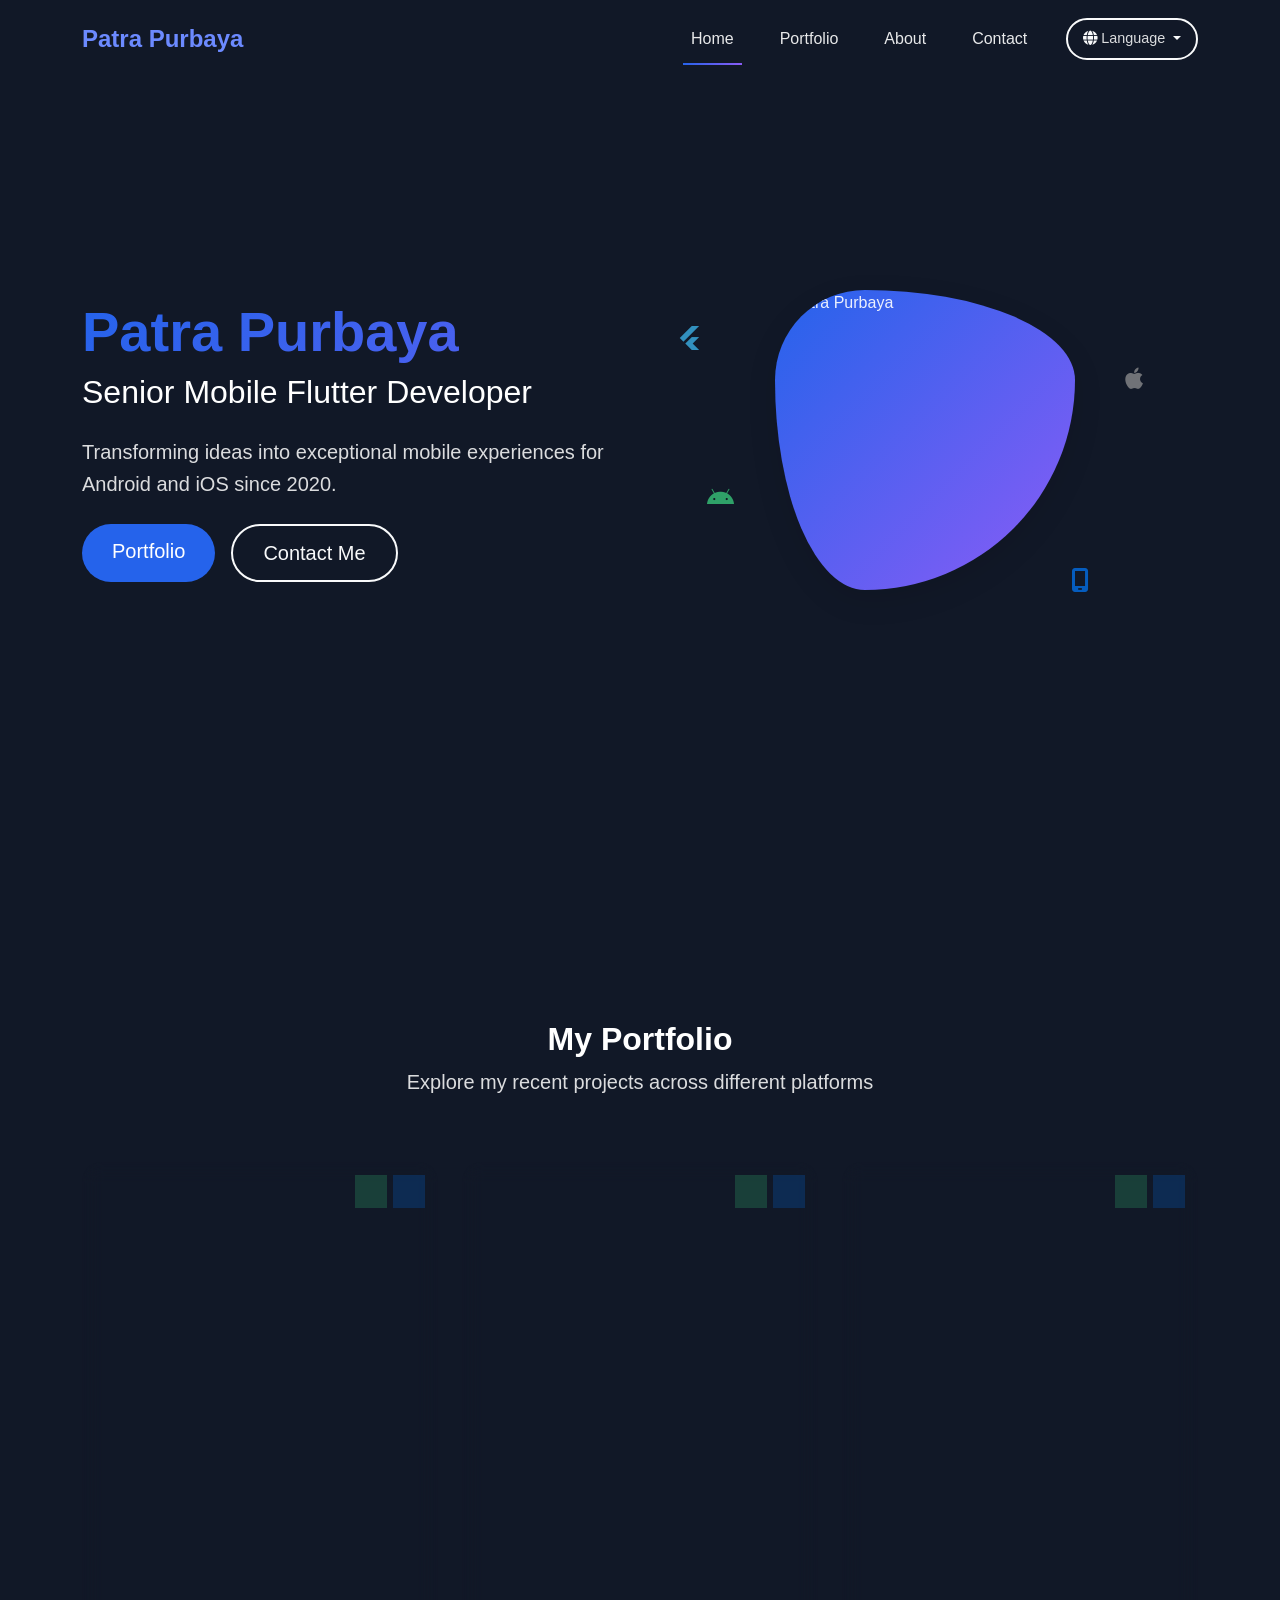
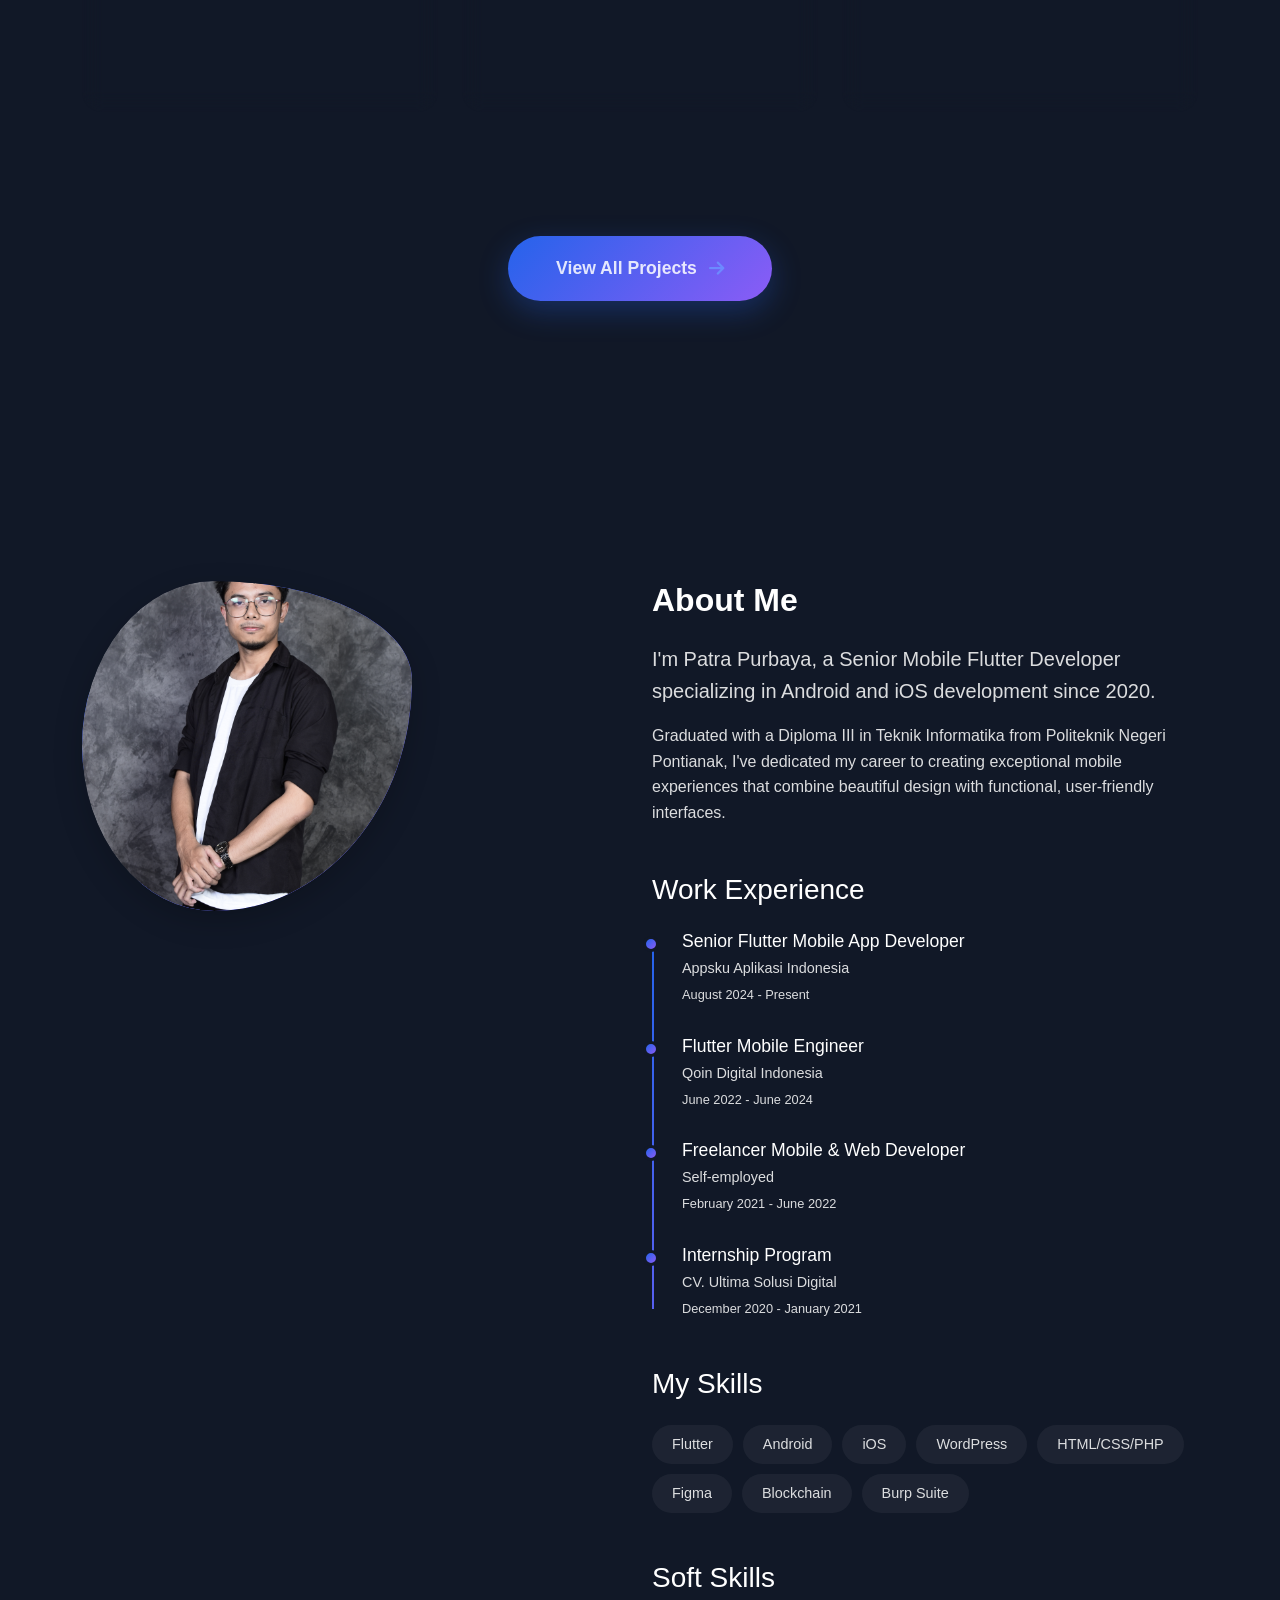
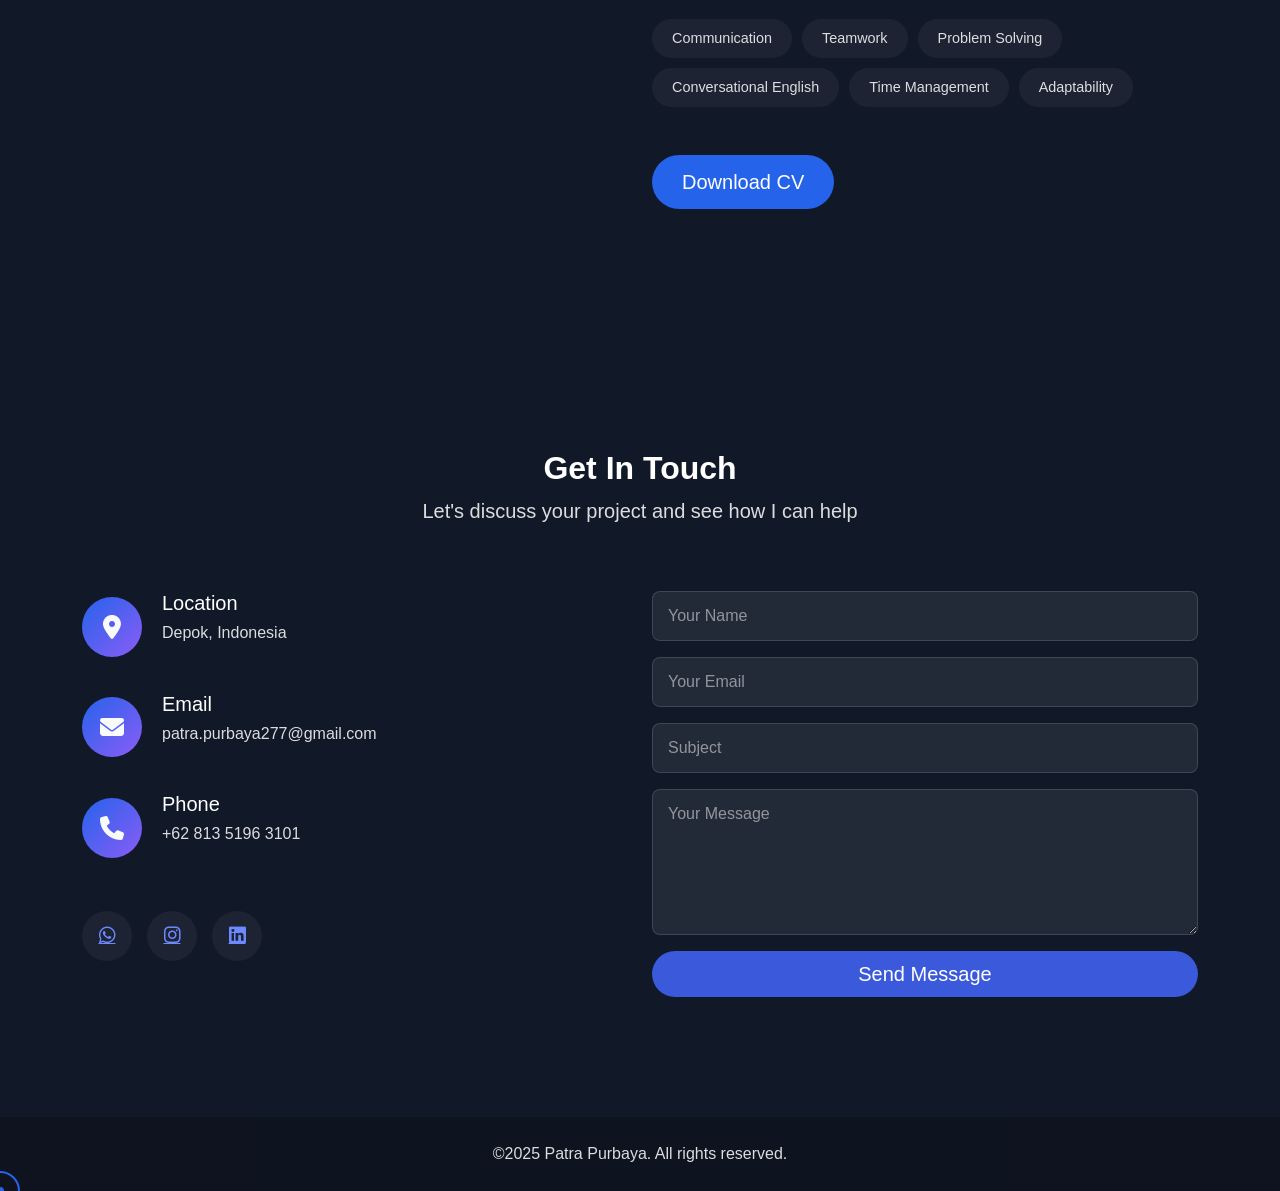
==== commit 7ecd512c: "Update CV" ====
--- a/index.html
+++ b/index.html
@@ -5,12 +5,12 @@
     <meta charset="UTF-8">
     <meta name="viewport" content="width=device-width, initial-scale=1.0">
     <title>Patra Purbaya | Senior Mobile Flutter Developer</title>
-    
+
     <!-- External Libraries -->
     <link href="https://cdn.jsdelivr.net/npm/bootstrap@5.3.0/dist/css/bootstrap.min.css" rel="stylesheet">
     <link rel="stylesheet" href="https://cdnjs.cloudflare.com/ajax/libs/font-awesome/6.4.0/css/all.min.css">
     <link rel="stylesheet" href="https://cdnjs.cloudflare.com/ajax/libs/aos/2.3.4/aos.css">
-    
+
     <!-- Modular CSS Files -->
     <link rel="stylesheet" href="css/base.css">
     <link rel="stylesheet" href="css/navigation.css">
@@ -37,7 +37,8 @@
                     <!-- Navigation links will be loaded dynamically -->
                 </ul>
                 <div class="language-selector dropdown ms-3">
-                    <button class="btn btn-outline-light dropdown-toggle" type="button" id="languageDropdown" data-bs-toggle="dropdown" aria-expanded="false">
+                    <button class="btn btn-outline-light dropdown-toggle" type="button" id="languageDropdown"
+                        data-bs-toggle="dropdown" aria-expanded="false">
                         <i class="fas fa-globe"></i> <span data-i18n="languageSelector.label">Language</span>
                     </button>
                     <ul class="dropdown-menu dropdown-menu-end" aria-labelledby="languageDropdown" id="languageOptions">
@@ -55,10 +56,13 @@
                 <div class="col-lg-6" data-aos="fade-right" data-aos-duration="1000">
                     <h1 class="display-4 fw-bold text-gradient" data-i18n="home.name">Patra Purbaya</h1>
                     <h2 class="mb-4" data-i18n="home.title">Senior Mobile Flutter Developer</h2>
-                    <p class="lead mb-4" data-i18n="home.tagline">Transforming ideas into exceptional mobile experiences for Android and iOS since 2020.</p>
+                    <p class="lead mb-4" data-i18n="home.tagline">Transforming ideas into exceptional mobile experiences
+                        for Android and iOS since 2020.</p>
                     <div class="d-flex gap-3">
-                        <a href="#portfolio" class="btn btn-primary btn-lg" data-i18n="home.buttons.portfolio">Portfolio</a>
-                        <a href="#contact" class="btn btn-outline-light btn-lg" data-i18n="home.buttons.contact">Contact Me</a>
+                        <a href="#portfolio" class="btn btn-primary btn-lg"
+                            data-i18n="home.buttons.portfolio">Portfolio</a>
+                        <a href="#contact" class="btn btn-outline-light btn-lg" data-i18n="home.buttons.contact">Contact
+                            Me</a>
                     </div>
                 </div>
                 <div class="col-lg-6" data-aos="fade-left" data-aos-duration="1000" data-aos-delay="200">
@@ -70,7 +74,8 @@
                             <div class="floating-icon" style="--delay: 0s;"><i class="fab fa-flutter"></i></div>
                             <div class="floating-icon" style="--delay: 2s;"><i class="fab fa-android"></i></div>
                             <div class="floating-icon" style="--delay: 4s;"><i class="fab fa-apple"></i></div>
-                            <div class="floating-icon" style="--delay: 6s;"><i class="fa-solid fa-mobile-screen"></i></div>
+                            <div class="floating-icon" style="--delay: 6s;"><i class="fa-solid fa-mobile-screen"></i>
+                            </div>
                         </div>
                     </div>
                 </div>
@@ -84,17 +89,19 @@
             <div class="row text-center mb-5">
                 <div class="col-12" data-aos="fade-up">
                     <h2 class="fw-bold" data-i18n="portfolio.title">My Portfolio</h2>
-                    <p class="lead" data-i18n="portfolio.subtitle">Explore my recent projects across different platforms</p>
-                </div>
-            </div>
-
+                    <p class="lead" data-i18n="portfolio.subtitle">Explore my recent projects across different platforms
+                    </p>
+                </div>
+            </div>
+            <!--
             <div class="row mb-5">
                 <div class="col-12 mb-4" data-aos="fade-up">
                     <div class="platform-filter" id="portfolio-filters">
-                        <!-- Portfolio filters will be loaded dynamically -->
-                    </div>
-                </div>
-            </div>
+                       
+                    </div>
+                </div>
+            </div>
+-->
 
             <div class="row portfolio-container" id="portfolio-items">
                 <!-- Portfolio items will be loaded dynamically -->
@@ -116,8 +123,11 @@
                 </div>
                 <div class="col-lg-6" data-aos="fade-left" data-aos-duration="1000" data-aos-delay="200">
                     <h2 class="fw-bold mb-4" data-i18n="about.title">About Me</h2>
-                    <p class="lead" data-i18n="about.intro">I'm Patra Purbaya, a Senior Mobile Flutter Developer specializing in Android and iOS development since 2020.</p>
-                    <p data-i18n="about.description">Graduated with a Diploma III in Teknik Informatika from Politeknik Negeri Pontianak, I've dedicated my career to creating exceptional mobile experiences that combine beautiful design with functional, user-friendly interfaces.</p>
+                    <p class="lead" data-i18n="about.intro">I'm Patra Purbaya, a Senior Mobile Flutter Developer
+                        specializing in Android and iOS development since 2020.</p>
+                    <p data-i18n="about.description">Graduated with a Diploma III in Teknik Informatika from Politeknik
+                        Negeri Pontianak, I've dedicated my career to creating exceptional mobile experiences that
+                        combine beautiful design with functional, user-friendly interfaces.</p>
 
                     <div class="work-experience-section mt-5">
                         <h3 class="mb-4" data-i18n="about.workExperience.title">Work Experience</h3>
@@ -141,7 +151,8 @@
                     </div>
 
                     <div class="download-cv mt-5">
-                        <a href="#" id="cv-link" class="btn btn-primary btn-lg" data-i18n="about.cvButton">Download CV</a>
+                        <a href="#" id="cv-link" class="btn btn-primary btn-lg" data-i18n="about.cvButton">Download
+                            CV</a>
                     </div>
                 </div>
             </div>
@@ -208,9 +219,11 @@
                                 <input type="text" class="form-control" id="subject" placeholder="Subject" required>
                             </div>
                             <div class="mb-3">
-                                <textarea class="form-control" id="message" rows="5" placeholder="Your Message" required></textarea>
-                            </div>
-                            <button type="submit" class="btn btn-primary btn-lg w-100" data-i18n="contact.form.submitButton">Send Message</button>
+                                <textarea class="form-control" id="message" rows="5" placeholder="Your Message"
+                                    required></textarea>
+                            </div>
+                            <button type="submit" class="btn btn-primary btn-lg w-100"
+                                data-i18n="contact.form.submitButton">Send Message</button>
                         </form>
                     </div>
                 </div>
@@ -223,7 +236,8 @@
         <div class="container">
             <div class="row">
                 <div class="col-12 text-center">
-                    <p class="mb-0">&copy;2025 <span id="current-year"></span> Patra Purbaya. <span data-i18n="footer.copyright">All rights reserved.</span></p>
+                    <p class="mb-0">&copy;2025 <span id="current-year"></span> Patra Purbaya. <span
+                            data-i18n="footer.copyright">All rights reserved.</span></p>
                 </div>
             </div>
         </div>
@@ -232,10 +246,10 @@
     <!-- External Scripts -->
     <script src="https://cdn.jsdelivr.net/npm/bootstrap@5.3.0/dist/js/bootstrap.bundle.min.js"></script>
     <script src="https://cdnjs.cloudflare.com/ajax/libs/aos/2.3.4/aos.js"></script>
-    
+
     <!-- Compatibility Info -->
     <script src="js/compatibility.js"></script>
-    
+
     <!-- Modular JavaScript - ES6 Modules -->
     <script type="module" src="js/main.js"></script>
 
@@ -243,7 +257,8 @@
     <div class="offcanvas offcanvas-end" tabindex="-1" id="navbarOffcanvas" aria-labelledby="navbarOffcanvasLabel">
         <div class="offcanvas-header">
             <h5 class="offcanvas-title" id="navbarOffcanvasLabel">Patra Purbaya</h5>
-            <button type="button" class="btn-close btn-close-white text-reset" data-bs-dismiss="offcanvas" aria-label="Close"></button>
+            <button type="button" class="btn-close btn-close-white text-reset" data-bs-dismiss="offcanvas"
+                aria-label="Close"></button>
         </div>
         <div class="offcanvas-body">
             <!-- Navigation items loaded dynamically -->
